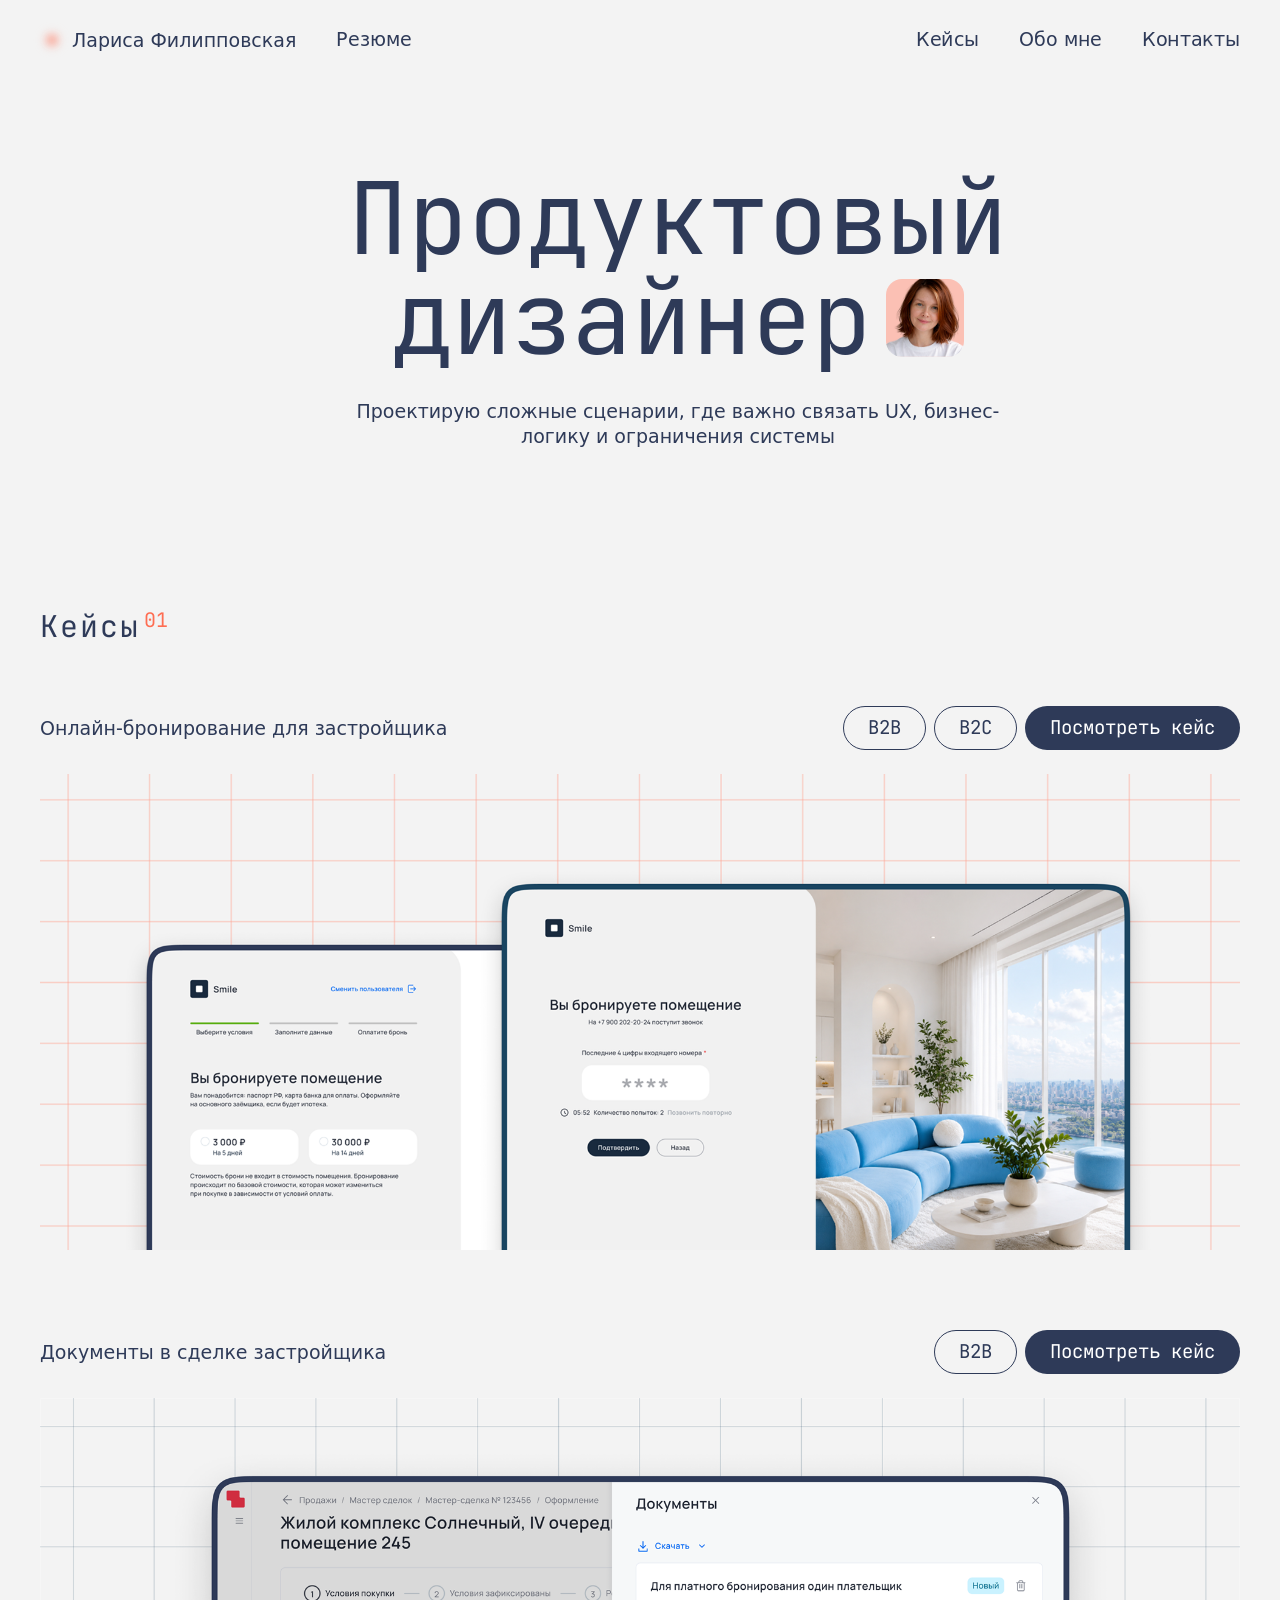
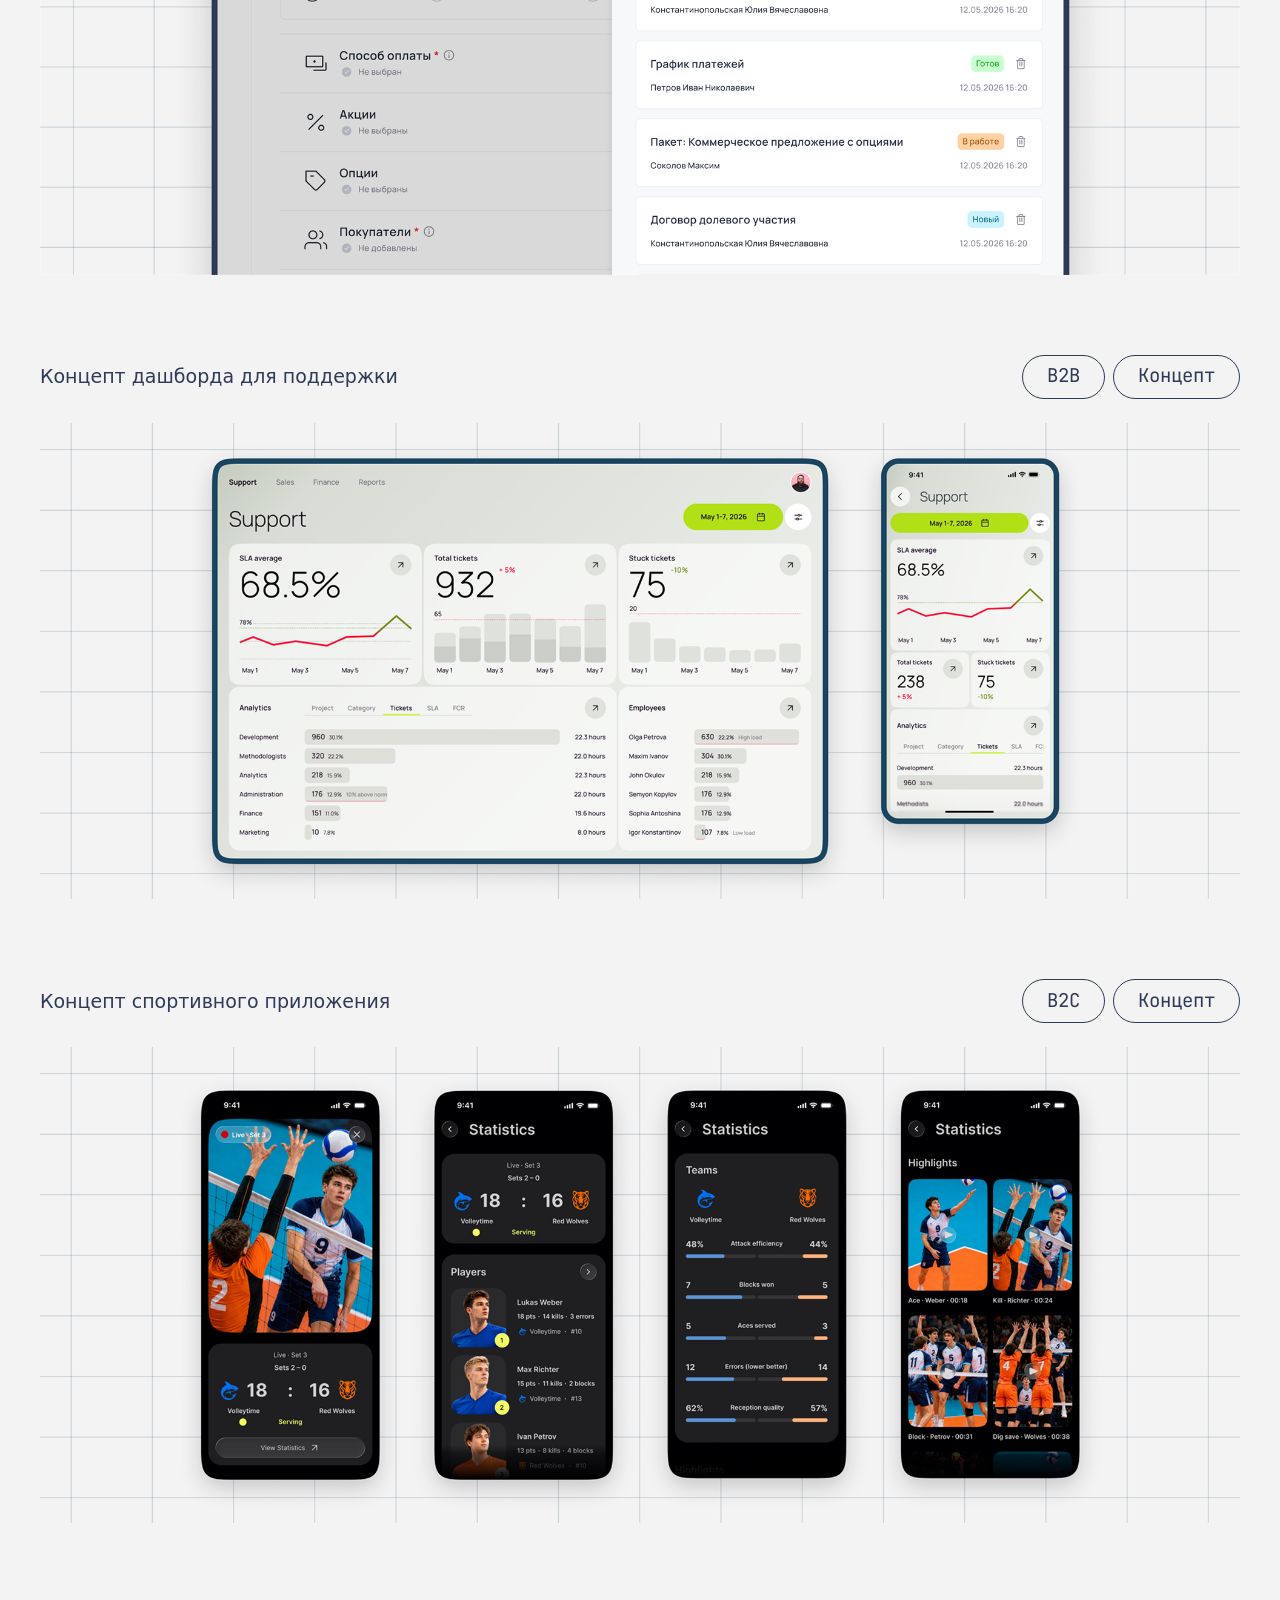
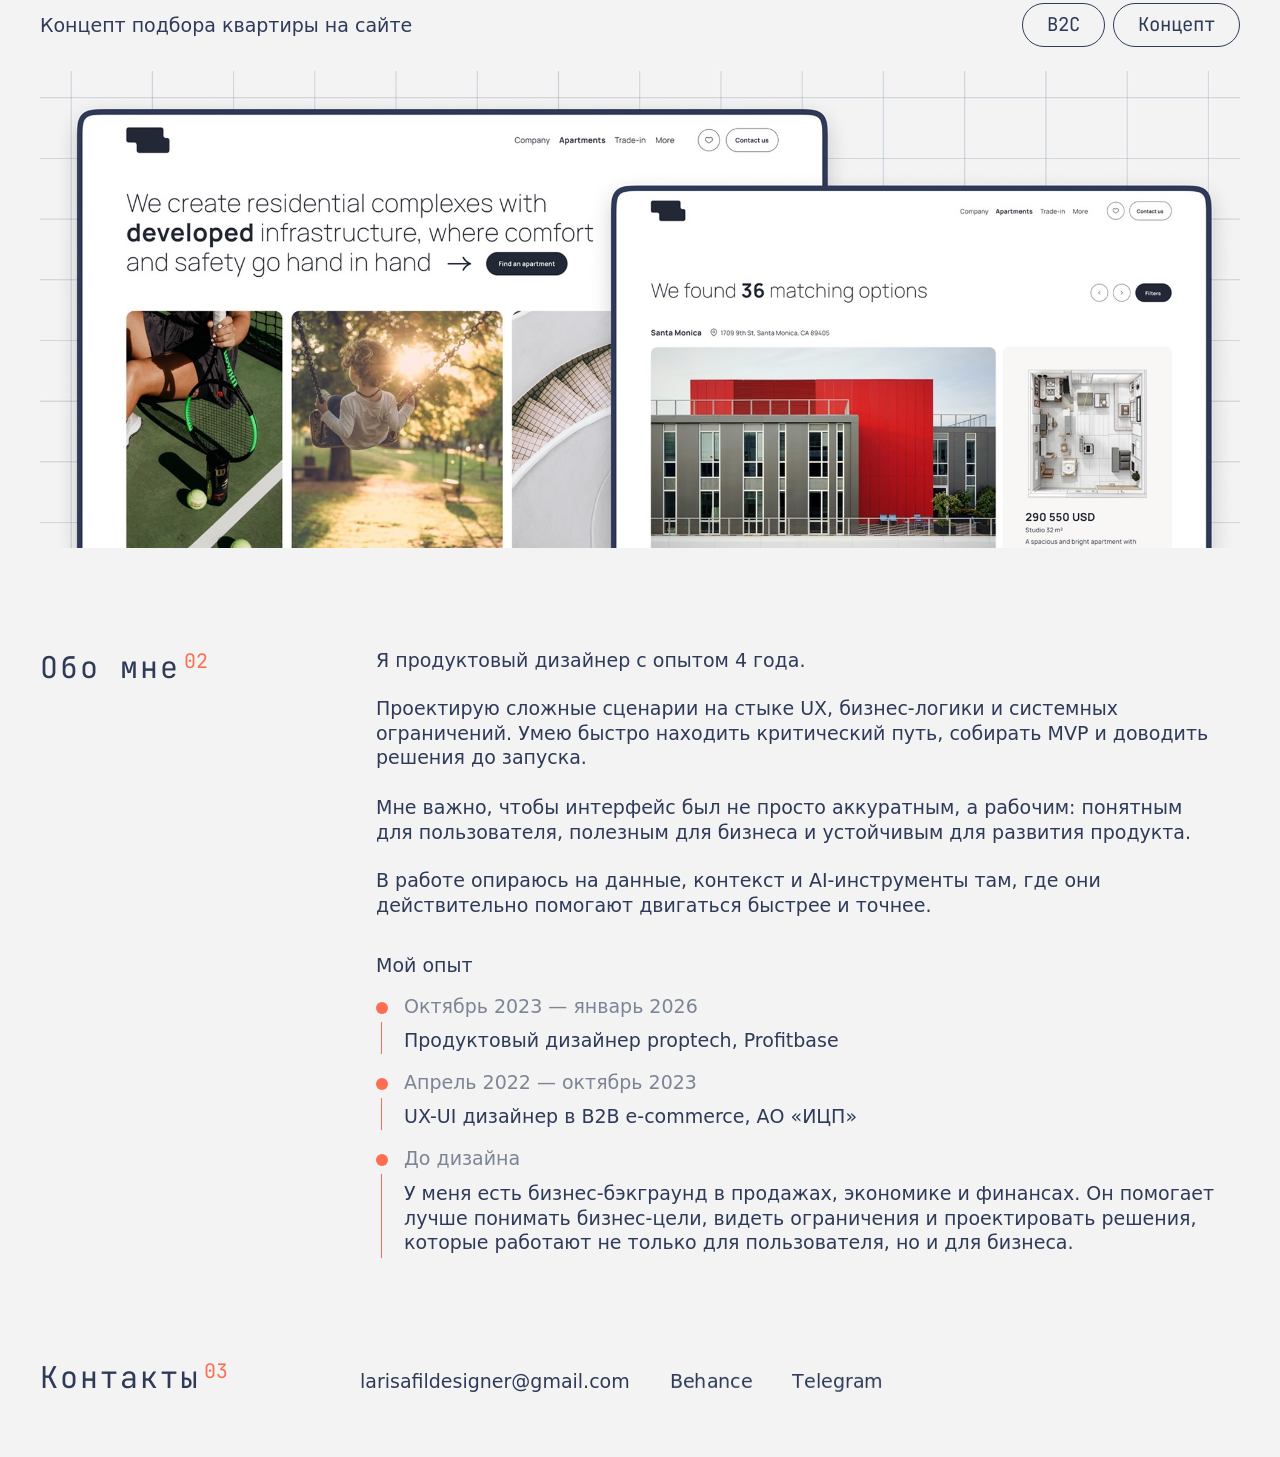
==== index.html @ 6bba4a01 "документы обновлены" ====
<!doctype html>
<html lang="ru">
  <head>
    <meta charset="utf-8">
    <meta name="viewport" content="width=device-width, initial-scale=1">
    <title>Лариса Филипповская — product designer</title>
    <meta name="description" content="Портфолио Ларисы Филипповской: B2B, сложные сервисы, UX-архитектура и&nbsp;продуктовые кейсы с&nbsp;фокусом на&nbsp;ясность сценариев и&nbsp;impact.">
    <meta property="og:title" content="Лариса Филипповская — product designer">
    <meta property="og:description" content="Главная страница портфолио: обо&nbsp;мне, опыт, избранные работы и&nbsp;контакты.">
    <meta property="og:type" content="website">
    <meta property="og:url" content="https://larisafildesigner-ops.github.io/portfolio-larisa/">
    <meta name="theme-color" content="#ffffff">
    <link rel="icon" href="./assets/favicon.svg" type="image/svg+xml">
    <link rel="preconnect" href="https://fonts.googleapis.com">
    <link rel="preconnect" href="https://fonts.gstatic.com" crossorigin>
    <link rel="preload" as="style" href="https://fonts.googleapis.com/css2?family=JetBrains+Mono:wght@400&display=swap" onload="this.onload=null;this.rel='stylesheet'">
    <noscript><link rel="stylesheet" href="https://fonts.googleapis.com/css2?family=JetBrains+Mono:wght@400&display=swap"></noscript>
    <link rel="stylesheet" href="./components/button.css">
    <link rel="stylesheet" href="./styles.css">
    <!-- Yandex.Metrika counter -->
    <script type="text/javascript">
      (function(m,e,t,r,i,k,a){
        m[i]=m[i]||function(){(m[i].a=m[i].a||[]).push(arguments)};
        m[i].l=1*new Date();
        for (var j = 0; j < document.scripts.length; j++) {if (document.scripts[j].src === r) { return; }}
        k=e.createElement(t),a=e.getElementsByTagName(t)[0],k.async=1,k.src=r,a.parentNode.insertBefore(k,a)
      })(window, document,'script','https://mc.yandex.ru/metrika/tag.js?id=108610874', 'ym');

      ym(108610874, 'init', {ssr:true, webvisor:true, clickmap:true, ecommerce:"dataLayer", referrer: document.referrer, url: location.href, accurateTrackBounce:true, trackLinks:true});
    </script>
    <!-- /Yandex.Metrika counter -->
  </head>
  <body class="page--portfolio-home page--portfolio-home-v3">
    <noscript><div><img src="https://mc.yandex.ru/watch/108610874" style="position:absolute; left:-9999px;" alt=""></div></noscript>
    <main class="portfolio-shell-v3">
      <header class="portfolio-header-v3" aria-label="Шапка сайта">
        <div class="portfolio-header-v3__identity">
          <a class="portfolio-header-v3__brand" href="./index.html" aria-label="Лариса Филипповская, главная">
            <span class="portfolio-header-v3__indicator" aria-hidden="true"></span>
            <span data-content="site.ownerName">Лариса Филипповская</span>
          </a>
          <a class="portfolio-header-v3__cv" href="./assets/larisa-filippovskaya-cv.pdf" download aria-label="Скачать резюме Ларисы Филипповской" data-content-href="site.cvHref">
            <span data-content="site.cvLabel">Резюме</span>
          </a>
        </div>
        <nav class="portfolio-header-v3__nav" aria-label="Основная навигация" data-content-nav>
          <a href="#works">Кейсы</a>
          <a href="#about">Обо&nbsp;мне</a>
          <a href="#contact">Контакты</a>
        </nav>
      </header>

      <template id="portfolio-nav-item-template">
        <a href="#"></a>
      </template>

      <template id="portfolio-work-card-template">
        <div class="project-card-v3">
          <div class="project-card-v3__content">
            <div class="project-card-v3__text">
              <a class="project-card-v3__title-link" href="#">
                <h3 class="project-card-v3__title"></h3>
              </a>
            </div>
            <div class="project-card-v3__actions">
              <div class="project-card-v3__chips"></div>
              <a class="portfolio-button portfolio-button--primary project-card-v3__cta" href="#">Посмотреть кейс</a>
            </div>
          </div>
          <a class="project-card-v3__media" href="#">
            <img
              src=""
              alt=""
              width="0"
              height="0"
              loading="lazy"
              decoding="async"
            >
          </a>
        </div>
      </template>

      <template id="portfolio-contact-item-template">
        <a href="#"></a>
      </template>

      <template id="portfolio-experience-item-template">
        <li class="experience-v3__item">
          <div class="experience-v3__marker" aria-hidden="true"></div>
          <div class="experience-v3__entry">
            <p class="experience-v3__period"></p>
            <p class="experience-v3__role"></p>
          </div>
        </li>
      </template>

      <template id="portfolio-about-paragraph-template">
        <p></p>
      </template>

      <section class="portfolio-main-v3" aria-labelledby="hero-title">
        <div class="portfolio-hero-v3">
          <div class="portfolio-hero-v3__canvas">
            <svg
              class="portfolio-hero-v3__grid"
              viewBox="0 0 1240 566"
              aria-hidden="true"
              focusable="false"
            >
              <g class="portfolio-hero-v3__grid-group portfolio-hero-v3__grid-group--top">
                <line x1="60" y1="70" x2="1180" y2="70" pathLength="100"></line>
                <line x1="60" y1="155.2" x2="1180" y2="155.2" pathLength="100"></line>
              </g>
              <g class="portfolio-hero-v3__grid-group portfolio-hero-v3__grid-group--middle">
                <line x1="60" y1="240.4" x2="1180" y2="240.4" pathLength="100"></line>
                <line x1="60" y1="325.6" x2="1180" y2="325.6" pathLength="100"></line>
              </g>
              <g class="portfolio-hero-v3__grid-group portfolio-hero-v3__grid-group--bottom">
                <line x1="60" y1="410.8" x2="1180" y2="410.8" pathLength="100"></line>
                <line x1="60" y1="496" x2="1180" y2="496" pathLength="100"></line>
              </g>
              <g class="portfolio-hero-v3__grid-group portfolio-hero-v3__grid-group--verticals">
                <line x1="60" y1="70" x2="60" y2="496" pathLength="100"></line>
                <line x1="134.67" y1="70" x2="134.67" y2="496" pathLength="100"></line>
                <line x1="209.33" y1="70" x2="209.33" y2="496" pathLength="100"></line>
                <line x1="284" y1="70" x2="284" y2="496" pathLength="100"></line>
                <line x1="358.67" y1="70" x2="358.67" y2="496" pathLength="100"></line>
                <line x1="433.33" y1="70" x2="433.33" y2="496" pathLength="100"></line>
                <line x1="508" y1="70" x2="508" y2="496" pathLength="100"></line>
                <line x1="582.67" y1="70" x2="582.67" y2="496" pathLength="100"></line>
                <line x1="657.33" y1="70" x2="657.33" y2="496" pathLength="100"></line>
                <line x1="732" y1="70" x2="732" y2="496" pathLength="100"></line>
                <line x1="806.67" y1="70" x2="806.67" y2="496" pathLength="100"></line>
                <line x1="881.33" y1="70" x2="881.33" y2="496" pathLength="100"></line>
                <line x1="956" y1="70" x2="956" y2="496" pathLength="100"></line>
                <line x1="1030.67" y1="70" x2="1030.67" y2="496" pathLength="100"></line>
                <line x1="1105.33" y1="70" x2="1105.33" y2="496" pathLength="100"></line>
                <line x1="1180" y1="70" x2="1180" y2="496" pathLength="100"></line>
              </g>
            </svg>
            <div class="portfolio-hero-v3__copy">
              <h1 class="portfolio-h1-v3" id="hero-title">
                <span class="portfolio-h1-v3__line portfolio-h1-v3__line--signature">
                  <span class="portfolio-h1-v3__lead">
                    <span data-content="hero.introStart">Продуктовый</span>
                    <span class="portfolio-h1-v3__lead-tail">
                      <span data-content="hero.introEnd">дизайнер</span>
                      <img
                        class="portfolio-h1-v3__badge"
                        src="./assets/hero-avatar-chip-v3.png"
                        alt="Портрет Ларисы Филипповской"
                        width="190"
                        height="190"
                        data-content-src="hero.badgeSrc"
                        data-content-alt="hero.badgeAlt"
                        data-content-width="hero.badgeWidth"
                        data-content-height="hero.badgeHeight"
                        decoding="async"
                        fetchpriority="high"
                      >
                    </span>
                  </span>
                </span>
              </h1>
              <p class="portfolio-hero-v3__subhead" data-content="hero.subhead">Проектирую сложные сценарии, где&nbsp;важно связать UX, бизнес-логику&nbsp;и&nbsp;ограничения&nbsp;системы</p>
            </div>
          </div>
        </div>
      </section>

      <div class="portfolio-content-v3">
        <section class="portfolio-section-v3 reveal" id="about" aria-labelledby="about-title">
          <div class="portfolio-section-v3__title">
            <h2 class="portfolio-h3-v3" id="about-title"><span data-content="about.title">Обо&nbsp;мне</span> <span class="portfolio-h3-v3__index">02</span></h2>
          </div>
          <div class="portfolio-section-v3__content">
            <div class="portfolio-copy-v3" data-content-about>
              <p>Я&nbsp;продуктовый дизайнер с&nbsp;опытом 4&nbsp;года.</p>
              <p>Проектирую сложные сценарии на&nbsp;стыке UX, бизнес-логики и&nbsp;системных ограничений. Умею быстро находить критический путь, собирать MVP и&nbsp;доводить решения до&nbsp;запуска.</p>
              <p>Мне важно, чтобы интерфейс был не&nbsp;просто аккуратным, а&nbsp;рабочим: понятным для&nbsp;пользователя, полезным для&nbsp;бизнеса и&nbsp;устойчивым для&nbsp;развития продукта.</p>
              <p>В&nbsp;работе опираюсь на&nbsp;данные, контекст и&nbsp;AI-инструменты там, где&nbsp;они действительно помогают двигаться быстрее и&nbsp;точнее.</p>
            </div>

            <section class="experience-v3" aria-labelledby="experience-title">
              <h3 class="experience-v3__title" id="experience-title" data-content="experience.title">Мой опыт</h3>
              <ol class="experience-v3__list" data-content-experience>
                <li class="experience-v3__item">
                  <div class="experience-v3__marker" aria-hidden="true"></div>
                  <div class="experience-v3__entry">
                    <p class="experience-v3__period">октябрь 2023 — январь 2026</p>
                    <p class="experience-v3__role">Продуктовый дизайнер proptech, Profitbase</p>
                  </div>
                </li>
                <li class="experience-v3__item experience-v3__item--short">
                  <div class="experience-v3__marker" aria-hidden="true"></div>
                  <div class="experience-v3__entry">
                    <p class="experience-v3__period">апрель 2022 — октябрь 2023</p>
                    <p class="experience-v3__role">UX-UI дизайнер в&nbsp;B2B e-commerce, АО&nbsp;«ИЦП»</p>
                  </div>
                </li>
                <li class="experience-v3__item experience-v3__item--long">
                  <div class="experience-v3__marker" aria-hidden="true"></div>
                  <div class="experience-v3__entry">
                    <p class="experience-v3__period">опыт до&nbsp;дизайна</p>
                    <p class="experience-v3__role">
                      У&nbsp;меня есть бизнес-бэкграунд в&nbsp;продажах, экономике и&nbsp;финансах. Он&nbsp;помогает мне лучше понимать бизнес-цели, видеть операционные ограничения и&nbsp;проектировать решения, которые работают не&nbsp;только для&nbsp;пользователя, но&nbsp;и&nbsp;для&nbsp;команды и&nbsp;компании.
                    </p>
                  </div>
                </li>
              </ol>
            </section>
          </div>
        </section>

        <section class="works-v3 reveal" id="works" aria-labelledby="works-title">
          <h2 class="portfolio-h3-v3" id="works-title"><span data-content="works.title">Кейсы</span> <span class="portfolio-h3-v3__index">01</span></h2>
          <div class="works-v3__grid" data-content-works>
            <div class="project-card-v3">
              <div class="project-card-v3__content">
                <div class="project-card-v3__text">
                  <a class="project-card-v3__title-link" href="./work/paid-booking/index.html">
                    <h3 class="project-card-v3__title">Онлайн-бронирование для&nbsp;застройщика</h3>
                  </a>
                </div>
                <div class="project-card-v3__actions">
                  <div class="project-card-v3__chips" aria-label="Теги кейса">
                    <span class="project-card-v3__chip">B2B</span>
                    <span class="project-card-v3__chip">B2C</span>
                  </div>
                  <a class="portfolio-button portfolio-button--primary project-card-v3__cta" href="./work/paid-booking/index.html" data-mobile-label="Посмотреть">Посмотреть кейс</a>
                </div>
              </div>
              <a class="project-card-v3__media" href="./work/paid-booking/index.html" aria-label="Открыть кейс Онлайн-бронирование для&nbsp;застройщика">
                <img
                  src="./assets/work-card-booking.png"
                  srcset="./assets/work-card-booking-1980.png 1980w, ./assets/work-card-booking-2640.png 2640w, ./assets/work-card-booking.png 3960w"
                  sizes="(max-width: 719px) calc(100vw - 40px), (max-width: 1023px) calc(100vw - 48px), (max-width: 1439px) calc(100vw - 80px), 1320px"
                  alt="Превью кейса Онлайн-бронирование для&nbsp;застройщика"
                  width="3960"
                  height="1568"
                  loading="lazy"
                  decoding="async"
                >
              </a>
            </div>

            <div class="project-card-v3">
              <div class="project-card-v3__content">
                <div class="project-card-v3__text">
                  <a class="project-card-v3__title-link" href="./work/documents-in-deal/index.html">
                    <h3 class="project-card-v3__title">Документы в&nbsp;сделке застройщика</h3>
                  </a>
                </div>
                <div class="project-card-v3__actions">
                  <div class="project-card-v3__chips" aria-label="Теги кейса">
                    <span class="project-card-v3__chip">B2B</span>
                  </div>
                  <a class="portfolio-button portfolio-button--primary project-card-v3__cta" href="./work/documents-in-deal/index.html" data-mobile-label="Посмотреть">Посмотреть кейс</a>
                </div>
              </div>
              <a class="project-card-v3__media" href="./work/documents-in-deal/index.html" aria-label="Открыть кейс Документы в&nbsp;сделке застройщика">
                <img
                  src="./assets/work-card-documents.png?v=20260529"
                  srcset="./assets/work-card-documents-1980.png?v=20260529 1980w, ./assets/work-card-documents-2640.png?v=20260529 2640w, ./assets/work-card-documents.png?v=20260529 3960w"
                  sizes="(max-width: 719px) calc(100vw - 40px), (max-width: 1023px) calc(100vw - 48px), (max-width: 1439px) calc(100vw - 80px), 1320px"
                  alt="Превью кейса Документы в&nbsp;сделке застройщика"
                  width="3960"
                  height="1572"
                  loading="lazy"
                  decoding="async"
                >
              </a>
            </div>

            <div class="project-card-v3 project-card-v3--static">
              <div class="project-card-v3__content">
                <div class="project-card-v3__text">
                  <h3 class="project-card-v3__title">Концепт дашборда для&nbsp;поддержки</h3>
                </div>
                <div class="project-card-v3__actions">
                  <div class="project-card-v3__chips" aria-label="Теги кейса">
                    <span class="project-card-v3__chip">B2B</span>
                    <span class="project-card-v3__chip project-card-v3__chip--concept">Концепт</span>
                  </div>
                </div>
              </div>
              <div class="project-card-v3__media">
                <img
                  src="./assets/work-card-support.png"
                  srcset="./assets/work-card-support-1980.png 1980w, ./assets/work-card-support-2640.png 2640w, ./assets/work-card-support.png 3960w"
                  sizes="(max-width: 719px) calc(100vw - 40px), (max-width: 1023px) calc(100vw - 48px), (max-width: 1439px) calc(100vw - 80px), 1320px"
                  alt="Превью кейса Концепт дашборда для&nbsp;поддержки"
                  width="3960"
                  height="1572"
                  loading="lazy"
                  decoding="async"
                >
              </div>
            </div>

            <div class="project-card-v3 project-card-v3--static">
              <div class="project-card-v3__content">
                <div class="project-card-v3__text">
                  <h3 class="project-card-v3__title">Концепт спортивного приложения</h3>
                </div>
                <div class="project-card-v3__actions">
                  <div class="project-card-v3__chips" aria-label="Теги кейса">
                    <span class="project-card-v3__chip">B2C</span>
                    <span class="project-card-v3__chip project-card-v3__chip--concept">Концепт</span>
                  </div>
                </div>
              </div>
              <div class="project-card-v3__media">
                <img
                  src="./assets/work-card-sports-concept.png"
                  srcset="./assets/work-card-sports-concept-1980.png 1980w, ./assets/work-card-sports-concept-2640.png 2640w, ./assets/work-card-sports-concept.png 3960w"
                  sizes="(max-width: 719px) calc(100vw - 40px), (max-width: 1023px) calc(100vw - 48px), (max-width: 1439px) calc(100vw - 80px), 1320px"
                  alt="Превью концепта спортивного приложения"
                  width="3960"
                  height="1572"
                  loading="lazy"
                  decoding="async"
                >
              </div>
            </div>

            <div class="project-card-v3 project-card-v3--static">
              <div class="project-card-v3__content">
                <div class="project-card-v3__text">
                  <h3 class="project-card-v3__title">Концепт подбора квартиры на&nbsp;сайте</h3>
                </div>
                <div class="project-card-v3__actions">
                  <div class="project-card-v3__chips" aria-label="Теги кейса">
                    <span class="project-card-v3__chip">B2C</span>
                    <span class="project-card-v3__chip project-card-v3__chip--concept">Концепт</span>
                  </div>
                </div>
              </div>
              <div class="project-card-v3__media">
                <img
                  src="./assets/work-card-apartment-concept.jpg"
                  srcset="./assets/work-card-apartment-concept-1980.jpg 1980w, ./assets/work-card-apartment-concept-2640.jpg 2640w, ./assets/work-card-apartment-concept.jpg 3960w"
                  sizes="(max-width: 719px) calc(100vw - 40px), (max-width: 1023px) calc(100vw - 48px), (max-width: 1439px) calc(100vw - 80px), 1320px"
                  alt="Превью концепта подбора квартиры на&nbsp;сайте"
                  width="3960"
                  height="1572"
                  loading="lazy"
                  decoding="async"
                >
              </div>
            </div>
          </div>
        </section>

        <footer class="contacts-v3 reveal" id="contact">
          <div class="contacts-v3__title">
            <h2 class="portfolio-h3-v3"><span data-content="contacts.title">Контакты</span> <span class="portfolio-h3-v3__index">03</span></h2>
          </div>
          <address class="contacts-v3__links" data-content-contacts>
            <span class="contacts-v3__text">larisafildesigner@gmail.com</span>
            <a href="https://www.behance.net/6451c714" target="_blank" rel="noreferrer">Behance</a>
            <a href="https://t.me/LaChaika" target="_blank" rel="noreferrer">Telegram</a>
          </address>
        </footer>
      </div>
    </main>

    <script src="./content/site-content.js"></script>
    <script src="./script.js"></script>
  </body>
</html>
---- components/button.css ----
﻿.portfolio-button {
  --button-text-primary: var(--portfolio-btn-text-primary, #2e3a58);
  --button-text-inverse: var(--portfolio-btn-text-inverse, #ffffff);
  --button-accent: var(--portfolio-btn-accent, #fe6d52);
  --button-focus: var(--portfolio-btn-focus, #2e3a58);
  --button-press: var(--portfolio-btn-press, #6c6e73);
  --button-padding-x: var(--portfolio-btn-padding-x, 24px);
  --button-padding-y: var(--portfolio-btn-padding-y, 16px);
  --button-radius: var(--portfolio-btn-radius, 8px);
  --button-font-size: var(--portfolio-btn-font-size, 20px);
  --button-line-height: var(--portfolio-btn-line-height, 1.3);

  display: inline-flex;
  align-items: center;
  justify-content: center;
  width: fit-content;
  height: 44px;
  padding: 0 var(--button-padding-x);
  border: 1px solid transparent;
  border-radius: var(--button-radius);
  background: var(--button-text-primary);
  color: var(--button-text-inverse);
  font-family: var(--mono-font);
  font-size: var(--button-font-size);
  font-style: normal;
  font-weight: 400;
  line-height: var(--button-line-height);
  text-decoration: none;
  white-space: nowrap;
  transition: background-color 90ms ease, border-color 90ms ease, color 90ms ease;
}

.page--portfolio-home-v3 .portfolio-button {
  --button-text-primary: var(--v3-btn-text-primary);
  --button-text-inverse: var(--v3-btn-text-inverse);
  --button-accent: var(--v3-btn-accent);
  --button-focus: var(--v3-btn-focus);
  --button-press: var(--v3-btn-press);
  --button-padding-x: var(--v3-btn-padding-x);
  --button-padding-y: var(--v3-btn-padding-y);
  --button-radius: var(--v3-btn-radius);
  --button-font-size: var(--v3-btn-font-size);
  --button-line-height: var(--v3-btn-line-height);
}

.portfolio-button span {
  display: inline-block;
  transform: translateY(0.06em);
}

.portfolio-button .portfolio-header-v3__nav-letter {
  display: inline-block;
  transform: none;
}

.portfolio-button .portfolio-header-v3__nav-letter-track {
  display: grid;
  transform: none;
}

.portfolio-button .portfolio-header-v3__nav-letter-face {
  display: block;
  transform: none;
}

.portfolio-button--primary:hover {
  background: var(--button-accent);
  border-color: var(--button-accent);
  color: var(--button-text-inverse);
}

.portfolio-button--primary:focus-visible {
  background: transparent;
  border-color: var(--button-focus);
  color: var(--button-text-primary);
  outline: 2px solid var(--button-focus);
  outline-offset: 4px;
}

.portfolio-button--primary:active {
  background: transparent;
  border-color: var(--button-press);
  color: var(--button-text-primary);
}
---- styles.css ----
:root {
  color-scheme: light;
  --site-text-primary: #2e3a58;
  --site-text-secondary: rgb(46 58 88 / 0.6);
  --portfolio-btn-text-primary: #2e3a58;
  --portfolio-btn-text-inverse: #ffffff;
  --portfolio-btn-accent: #fe6d52;
  --portfolio-btn-focus: #2e3a58;
  --portfolio-btn-press: #6c6e73;
  --portfolio-btn-padding-x: 24px;
  --portfolio-btn-padding-y: 16px;
  --portfolio-btn-radius: 60px;
  --portfolio-btn-font-size: 20px;
  --portfolio-btn-line-height: 1.3;
  --figjam-cursor: url("data:image/svg+xml,%3Csvg xmlns='http://www.w3.org/2000/svg' width='28' height='28' viewBox='0 0 28 28' fill='none'%3E%3Cpath d='M5.5 3.75c-.56 0-1.02.46-1.02 1.02v16.7c0 .9 1.08 1.35 1.72.72l3.93-3.9 2.9 5.15c.27.48.88.65 1.36.38l1.79-1.01c.48-.27.65-.88.38-1.36l-2.91-5.18h5.57c.92 0 1.35-1.11.69-1.73L6.22 4.03a1.02 1.02 0 0 0-.72-.28Z' fill='white' stroke='%23fe6d52' stroke-width='1' stroke-linejoin='round'/%3E%3C/svg%3E");
  --bg: #f7f6f3;
  --surface: rgba(255, 255, 255, 0.86);
  --surface-strong: #ffffff;
  --surface-muted: #f1eee7;
  --text: #121212;
  --text-soft: #54514a;
  --line: rgba(18, 18, 18, 0.1);
  --accent: #2f6bff;
  --accent-soft: #eaf1ff;
  --accent-warm: #c98b2e;
  --shadow: 0 20px 50px rgba(20, 20, 20, 0.08);
  --radius-md: 24px;
  --radius-lg: 36px;
  --content: min(1180px, calc(100vw - 2rem));
  --display-font: "Iowan Old Style", "Palatino Linotype", "Book Antiqua", Georgia, serif;
  --body-font: Inter, "Segoe UI", system-ui, -apple-system, BlinkMacSystemFont, sans-serif;
  --mono-font: "JetBrains Mono", "IBM Plex Mono", "Roboto Mono", monospace;
}

:root[data-theme="dark"] {
  color-scheme: dark;
  --bg: #0d0f12;
  --surface: rgba(21, 24, 29, 0.9);
  --surface-strong: #15181d;
  --surface-muted: #111419;
  --text: #f3f2ee;
  --text-soft: #a1a8b3;
  --line: rgba(243, 242, 238, 0.12);
  --accent: #6f95ff;
  --accent-soft: rgba(111, 149, 255, 0.14);
  --accent-warm: #e2a84f;
  --shadow: 0 20px 60px rgba(0, 0, 0, 0.35);
}

* { box-sizing: border-box; }
html { scroll-behavior: smooth; }
body {
  margin: 0;
  font-family: var(--body-font);
  background:
    radial-gradient(circle at top left, rgba(47, 107, 255, 0.08), transparent 30%),
    radial-gradient(circle at top right, rgba(201, 139, 46, 0.08), transparent 28%),
    var(--bg);
  color: var(--text);
  min-height: 100vh;
  line-height: 1.55;
}
img { max-width: 100%; display: block; }
a { color: inherit; text-decoration: none; }
button { font: inherit; }

@media (hover: hover) and (pointer: fine) {
  html,
  body,
  a,
  button,
  [role="button"],
  input,
  select,
  textarea,
  summary,
  label {
    cursor: var(--figjam-cursor) 5 4, auto;
  }
}
.site-shell { width: var(--content); margin: 0 auto; }
.site-header {
  position: sticky;
  top: 0;
  z-index: 20;
  backdrop-filter: blur(18px);
  background: color-mix(in srgb, var(--bg) 82%, transparent);
  border-bottom: 1px solid transparent;
  transition: border-color 160ms ease, background 160ms ease;
}
.site-header.is-scrolled { border-color: var(--line); }
.site-header__inner {
  width: var(--content);
  min-height: 72px;
  margin: 0 auto;
  display: flex;
  align-items: center;
  justify-content: space-between;
  gap: 1rem;
}

.brand {
  display: inline-flex;
  align-items: center;
  gap: 0.75rem;
  font-weight: 600;
  letter-spacing: -0.02em;
}
.brand__mark {
  width: 40px;
  height: 40px;
  border-radius: 14px;
  display: grid;
  place-items: center;
  background: linear-gradient(135deg, var(--accent-soft), color-mix(in srgb, var(--surface-strong) 84%, var(--accent)));
  border: 1px solid var(--line);
  font-family: var(--display-font);
  font-size: 1.1rem;
}

.nav { display: flex; align-items: center; gap: 1rem; }
.nav__links { display: none; gap: 1.25rem; color: var(--text-soft); }
.nav__links a:hover,
.nav__links a:focus-visible { color: var(--text); }

.theme-toggle, .button, .chip, .filter-button {
  border-radius: 999px;
  border: 1px solid var(--line);
}

.theme-toggle {
  width: 44px;
  height: 44px;
  display: inline-grid;
  place-items: center;
  background: var(--surface);
  color: var(--text);
  cursor: pointer;
  box-shadow: var(--shadow);
}

.button-row, .tag-row, .filter-row, .sticky-nav, .logo-strip, .card__meta {
  display: flex;
  flex-wrap: wrap;
  gap: 0.75rem;
}

.button {
  display: inline-flex;
  align-items: center;
  justify-content: center;
  gap: 0.5rem;
  min-height: 50px;
  padding: 0 1.1rem;
  background: transparent;
  color: var(--text);
  font-weight: 600;
  transition: transform 160ms ease, border-color 160ms ease, background 160ms ease;
}
.button:hover,
.button:focus-visible,
.card:hover,
.card:focus-within { transform: translateY(-2px); }
.button--primary {
  background: var(--text);
  color: var(--bg);
  border-color: transparent;
}
.button--ghost { background: var(--surface); }

.eyebrow {
  display: inline-flex;
  align-items: center;
  gap: 0.5rem;
  padding: 0.5rem 0.875rem;
  border-radius: 999px;
  background: var(--surface);
  border: 1px solid var(--line);
  color: var(--text-soft);
  font-size: 0.92rem;
}

.section { padding: 5rem 0; }
.section--tight { padding: 3rem 0; }
.section__head { display: grid; gap: 0.9rem; margin-bottom: 2rem; }
.section__label {
  color: var(--text-soft);
  text-transform: uppercase;
  letter-spacing: 0.14em;
  font-size: 0.8rem;
}
.section__title, .hero__title, .case-hero__title, .display-title {
  margin: 0;
  font-family: var(--display-font);
  font-weight: 600;
  letter-spacing: -0.03em;
  line-height: 0.95;
}

.hero { padding: 4.5rem 0 3rem; }
.hero__grid, .about-grid, .contact-grid, .hero-card__stats, .metrics-grid, .experience-grid, .work-grid, .footer__grid, .case-hero__layout, .result-grid, .case-layout {
  display: grid;
  gap: 1rem;
}
.hero__content { display: grid; gap: 1.2rem; }
.hero__title { font-size: clamp(3rem, 8vw, 6rem); max-width: 10ch; }
.hero__lead, .section p, .case-richtext p, .note {
  margin: 0;
  color: var(--text-soft);
}
.hero__lead { max-width: 62ch; font-size: clamp(1.05rem, 2vw, 1.25rem); }

.hero-card, .panel, .card, .metric-card, .timeline-item, .footer-card, .experience-card, .case-section, .sticky-nav {
  background: var(--surface);
  border: 1px solid var(--line);
  box-shadow: var(--shadow);
}
.hero-card, .panel, .card, .case-section { border-radius: var(--radius-lg); }
.metric-card, .footer-card, .experience-card, .timeline-item, .sticky-nav { border-radius: var(--radius-md); }
.hero-card, .panel, .card, .case-section, .metric-card, .footer-card, .experience-card, .timeline-item { padding: 1.25rem; }

.portrait {
  aspect-ratio: 0.9;
  border-radius: 26px;
  background:
    linear-gradient(155deg, rgba(255, 255, 255, 0.35), transparent 50%),
    radial-gradient(circle at 30% 20%, rgba(47, 107, 255, 0.22), transparent 30%),
    radial-gradient(circle at 75% 18%, rgba(201, 139, 46, 0.18), transparent 28%),
    linear-gradient(180deg, #e4e0d8, #c8c2b8 55%, #a39889);
  overflow: hidden;
  position: relative;
}
.portrait::after {
  content: "LF";
  position: absolute;
  inset: auto 1rem 1rem auto;
  width: 54px;
  height: 54px;
  display: grid;
  place-items: center;
  border-radius: 16px;
  background: rgba(255, 255, 255, 0.55);
  backdrop-filter: blur(10px);
  font-family: var(--display-font);
  font-size: 1.4rem;
  color: #111;
}

.metric-card strong {
  display: block;
  font-size: 1.6rem;
  line-height: 1.1;
  letter-spacing: -0.03em;
}
.metric-card span, .timeline-item span, .experience-card span, .footer__meta, .card__copy { color: var(--text-soft); }
.logo-pill, .chip {
  display: inline-flex;
  align-items: center;
  min-height: 38px;
  padding: 0 0.875rem;
  background: var(--surface);
  color: var(--text-soft);
}

.list-clean {
  list-style: none;
  padding: 0;
  margin: 0;
  display: grid;
  gap: 0.75rem;
}
.timeline-item small, .experience-card small, .footer-card small {
  display: block;
  color: var(--text-soft);
  margin-bottom: 0.5rem;
}
.timeline-item strong, .experience-card strong, .footer-card strong {
  display: block;
  font-size: 1.05rem;
  margin-bottom: 0.4rem;
}

.card { gap: 1rem; transition: transform 160ms ease, border-color 160ms ease; }
.card__cover {
  aspect-ratio: 4 / 3;
  border-radius: 26px;
  background:
    linear-gradient(145deg, rgba(255, 255, 255, 0.35), transparent),
    radial-gradient(circle at 10% 20%, rgba(47, 107, 255, 0.24), transparent 26%),
    linear-gradient(180deg, color-mix(in srgb, var(--accent) 12%, var(--surface-strong)), color-mix(in srgb, var(--accent-warm) 10%, var(--surface-muted)));
  border: 1px solid var(--line);
}
.card__cover--documents {
  background:
    linear-gradient(145deg, rgba(255, 255, 255, 0.22), transparent),
    radial-gradient(circle at 75% 20%, rgba(201, 139, 46, 0.22), transparent 26%),
    linear-gradient(180deg, color-mix(in srgb, var(--accent-warm) 8%, var(--surface-strong)), color-mix(in srgb, var(--accent) 10%, var(--surface-muted)));
}
.card__title, .case-section h2 { margin: 0; font-size: clamp(1.35rem, 2vw, 2rem); letter-spacing: -0.03em; }
.card__footer {
  display: flex;
  justify-content: space-between;
  align-items: center;
  gap: 1rem;
}
.arrow-link { font-weight: 600; color: var(--accent); }

.footer { padding: 2rem 0 3rem; }
.page-intro { padding: 4rem 0 1rem; display: grid; gap: 1rem; }
.page-intro h1 { font-size: clamp(2.8rem, 8vw, 5rem); }

.filter-button {
  min-height: 42px;
  padding: 0 0.95rem;
  background: var(--surface);
  color: var(--text-soft);
  cursor: pointer;
}
.filter-button.is-active {
  background: var(--text);
  color: var(--bg);
  border-color: transparent;
}

.case-hero { padding: 4rem 0 2rem; }
.case-visual {
  min-height: 320px;
  border-radius: var(--radius-lg);
  background:
    linear-gradient(180deg, rgba(255, 255, 255, 0.2), transparent),
    radial-gradient(circle at 18% 20%, rgba(47, 107, 255, 0.24), transparent 25%),
    radial-gradient(circle at 82% 16%, rgba(201, 139, 46, 0.2), transparent 22%),
    linear-gradient(180deg, color-mix(in srgb, var(--surface-strong) 95%, var(--accent)), color-mix(in srgb, var(--surface-muted) 90%, var(--accent-warm)));
  border: 1px solid var(--line);
  box-shadow: var(--shadow);
  padding: 1.2rem;
  display: grid;
  align-content: end;
}
.case-visual__card {
  max-width: 18rem;
  padding: 1rem;
  border-radius: 22px;
  background: rgba(255, 255, 255, 0.78);
  color: #111;
  box-shadow: 0 14px 40px rgba(17, 17, 17, 0.12);
}

.case-richtext { display: grid; gap: 1rem; }
.case-layout aside { display: grid; gap: 1rem; align-content: start; }
.sticky-nav { position: sticky; top: 88px; padding: 0.9rem; }
.sticky-nav a {
  min-height: 38px;
  padding: 0 0.8rem;
  display: inline-flex;
  align-items: center;
  border-radius: 999px;
  color: var(--text-soft);
}
.sticky-nav a:hover,
.sticky-nav a:focus-visible { background: var(--accent-soft); color: var(--text); }
.case-list { display: grid; gap: 0.85rem; padding-left: 1.1rem; color: var(--text-soft); }

.reveal {
  opacity: 0;
  transform: translateY(20px);
  transition: opacity 420ms ease, transform 420ms ease;
}
.reveal.is-visible { opacity: 1; transform: translateY(0); }

@media (min-width: 720px) {
  .nav__links { display: flex; }
  .hero-card__stats, .metrics-grid, .experience-grid, .work-grid, .footer__grid, .case-hero__layout, .result-grid {
    grid-template-columns: repeat(2, minmax(0, 1fr));
  }
}

@media (min-width: 960px) {
  .hero { padding-top: 6rem; padding-bottom: 4rem; }
  .hero__grid { grid-template-columns: minmax(0, 1.15fr) minmax(360px, 0.85fr); align-items: center; }
  .about-grid, .contact-grid { grid-template-columns: minmax(0, 1.15fr) minmax(340px, 0.85fr); }
  .work-grid { grid-template-columns: repeat(2, minmax(0, 1fr)); }
  .experience-grid, .footer__grid, .metrics-grid { grid-template-columns: repeat(3, minmax(0, 1fr)); }
  .case-hero__layout { grid-template-columns: minmax(0, 1fr) minmax(420px, 0.9fr); align-items: end; }
  .case-layout { grid-template-columns: minmax(0, 1fr) 280px; align-items: start; }
}

@media (max-width: 719px) {
  .site-header__inner { min-height: 64px; }
  .site-header .button--ghost { display: none; }
}

html[data-capture="true"] .reveal {
  opacity: 1;
  transform: none;
}

body.page--portfolio-home {
  --color-page-bg: #ffffff;
  --color-text-primary: var(--site-text-primary);
  --color-text-secondary: var(--site-text-secondary);
  --btn-link-default: #0732de;
  --btn-link-hover: #051969;
  --btn-link-press: #030d32;
  --btn-link-disable: #6c6e73;
  --space-16: 16px;
  --space-120: 120px;
  --page-padding-inline: 100px;
  --page-padding-top: 80px;
  --page-max-width: 1240px;
  background: var(--color-page-bg);
  color: var(--color-text-primary);
}

.page--portfolio-home .portfolio-container {
  width: min(var(--page-max-width), calc(100vw - (var(--page-padding-inline) * 2)));
  margin: 0 auto;
}

.page--portfolio-home .portfolio-main {
  display: grid;
  gap: var(--space-120);
  padding-top: var(--page-padding-top);
  min-height: 100vh;
}

.page--portfolio-home .portfolio-header {
  padding-top: 32px;
}

.page--portfolio-home .portfolio-header__inner {
  display: flex;
  align-items: center;
  justify-content: space-between;
  gap: 32px;
}

.page--portfolio-home .portfolio-header__brand,
.page--portfolio-home .portfolio-header__nav a,
.page--portfolio-home .portfolio-links a,
.page--portfolio-home .contacts-footer__links a {
  font-family: Inter, "Segoe UI", system-ui, -apple-system, BlinkMacSystemFont, sans-serif;
  font-size: 20px;
  font-style: normal;
  font-weight: 400;
  line-height: 1.3;
}

.page--portfolio-home .portfolio-header__brand {
  color: var(--color-text-primary);
}

.page--portfolio-home .portfolio-header__nav {
  display: flex;
  flex-wrap: wrap;
  align-items: center;
  gap: 40px;
}

.page--portfolio-home .portfolio-header__nav a,
.page--portfolio-home .portfolio-links a,
.page--portfolio-home .contacts-footer__links a {
  color: var(--btn-link-default);
  text-decoration: none;
  text-underline-offset: 0.2em;
  transition: color 160ms ease, outline-color 160ms ease;
}

.page--portfolio-home .portfolio-header__nav a:hover,
.page--portfolio-home .portfolio-links a:hover,
.page--portfolio-home .contacts-footer__links a:hover {
  color: var(--btn-link-hover);
}

.page--portfolio-home .portfolio-header__nav a:active,
.page--portfolio-home .portfolio-links a:active,
.page--portfolio-home .contacts-footer__links a:active {
  color: var(--btn-link-press);
}

.page--portfolio-home .portfolio-header__nav a[aria-disabled="true"],
.page--portfolio-home .portfolio-links a[aria-disabled="true"],
.page--portfolio-home .contacts-footer__links a[aria-disabled="true"] {
  color: var(--btn-link-disable);
  pointer-events: none;
}

.page--portfolio-home .portfolio-header__nav a:focus-visible,
.page--portfolio-home .portfolio-links a:focus-visible,
.page--portfolio-home .contacts-footer__links a:focus-visible,
.page--portfolio-home .project-card:focus-visible {
  outline: 2px solid var(--btn-link-default);
  outline-offset: 6px;
  border-radius: 8px;
}

.page--portfolio-home .portfolio-h1,
.page--portfolio-home .portfolio-h2,
.page--portfolio-home .experience-timeline__title,
.page--portfolio-home .project-card__title,
.page--portfolio-home .project-card__description,
.page--portfolio-home .experience-timeline__period,
.page--portfolio-home .experience-timeline__role,
.page--portfolio-home .portfolio-copy p {
  margin: 0;
  font-family: Inter, "Segoe UI", system-ui, -apple-system, BlinkMacSystemFont, sans-serif;
  font-style: normal;
  font-weight: 400;
}

.page--portfolio-home .portfolio-h1 {
  display: grid;
  gap: 0;
  font-size: 60px;
  line-height: 1.2;
  color: var(--color-text-primary);
}

.page--portfolio-home .portfolio-h2 {
  font-size: 52px;
  line-height: 1.3;
  letter-spacing: 0.04em;
  color: var(--color-text-primary);
}

.page--portfolio-home .portfolio-hero {
  display: grid;
  grid-template-columns: 403px minmax(0, 1fr);
  gap: var(--space-16);
  align-items: start;
  min-height: calc(100vh - var(--page-padding-top) - 72px);
}

.page--portfolio-home .portfolio-hero__media {
  width: 403px;
  height: 401.56px;
  overflow: hidden;
  background: #d9d3cd;
}

.page--portfolio-home .portfolio-hero__media img {
  width: 100%;
  height: 100%;
  object-fit: cover;
}

.page--portfolio-home .portfolio-hero__content {
  min-height: 401.56px;
  display: flex;
  flex-direction: column;
  justify-content: center;
  gap: 32px;
  padding-top: 8px;
}

.page--portfolio-home .contacts-footer__links {
  display: flex;
  align-items: flex-start;
  justify-content: space-between;
  gap: 24px;
}

.page--portfolio-home .portfolio-section,
.page--portfolio-home .contacts-footer {
  display: grid;
  grid-template-columns: 403px minmax(0, 1fr);
  gap: var(--space-16);
  align-items: start;
}

.page--portfolio-home .portfolio-section__content {
  display: grid;
  gap: 60px;
}

.page--portfolio-home .portfolio-copy {
  display: grid;
  gap: 4px;
}

.page--portfolio-home .portfolio-copy p,
.page--portfolio-home .experience-timeline__title,
.page--portfolio-home .experience-timeline__period,
.page--portfolio-home .experience-timeline__role,
.page--portfolio-home .project-card__title,
.page--portfolio-home .project-card__description {
  font-size: 20px;
  line-height: 1.3;
}

.page--portfolio-home .works-layout {
  display: grid;
  gap: 60px;
}

.page--portfolio-home .portfolio-copy p,
.page--portfolio-home .experience-timeline__title,
.page--portfolio-home .experience-timeline__role,
.page--portfolio-home .project-card__title {
  color: var(--color-text-primary);
}

.page--portfolio-home .experience-timeline {
  display: grid;
  gap: var(--space-16);
}

.page--portfolio-home .experience-timeline__list {
  list-style: none;
  margin: 0;
  padding: 0;
  position: relative;
  display: grid;
  gap: 12px;
}

.page--portfolio-home .experience-timeline__list::before {
  content: "";
  position: absolute;
  left: 13px;
  top: 13px;
  bottom: 13px;
  width: 1px;
  background: rgba(108, 110, 115, 0.55);
}

.page--portfolio-home .experience-timeline__item {
  display: grid;
  grid-template-columns: 26px minmax(0, 1fr);
  gap: var(--space-16);
  align-items: start;
}

.page--portfolio-home .experience-timeline__marker {
  position: relative;
  width: 26px;
  height: 60px;
}

.page--portfolio-home .experience-timeline__marker::before {
  content: "";
  position: absolute;
  left: 0;
  top: 0;
  width: 26px;
  height: 26px;
  border-radius: 50%;
  background: #6c6e73;
}

.page--portfolio-home .experience-timeline__entry {
  display: grid;
  gap: 8px;
}

.page--portfolio-home .experience-timeline__period,
.page--portfolio-home .project-card__description {
  color: var(--color-text-secondary);
}

.page--portfolio-home .works-layout__grid {
  display: grid;
  grid-template-columns: repeat(12, minmax(0, 1fr));
  gap: var(--space-16);
  align-items: start;
}

.page--portfolio-home .project-card {
  display: grid;
  gap: var(--space-16);
  color: inherit;
  text-decoration: none;
  transition: transform 180ms ease, opacity 180ms ease;
}

.page--portfolio-home .project-card:hover {
  transform: translateY(-3px);
}

.page--portfolio-home .project-card__media {
  position: relative;
  overflow: hidden;
  background: #e6e9eb;
}

.page--portfolio-home .project-card__media img {
  width: 100%;
  height: 100%;
  object-fit: cover;
  display: block;
}

.page--portfolio-home .project-card--compact {
  grid-column: span 4;
  max-width: none;
}

.page--portfolio-home .project-card--compact .project-card__media {
  height: 269.32px;
}

.page--portfolio-home .project-card__media-oval {
  position: absolute;
  left: 11.79px;
  top: -105.17px;
  width: 460.99px;
  height: 507.48px;
  border-radius: 50%;
  background: linear-gradient(180deg, rgba(255, 255, 255, 0.98), rgba(255, 255, 255, 0.94));
}

.page--portfolio-home .project-card--compact .project-card__media img {
  position: absolute;
  top: 59px;
  left: 73px;
  width: 275.5px;
  height: 226px;
  object-fit: cover;
  box-shadow: -1.087px 0 5.435px rgba(38, 48, 68, 0.02);
}

.page--portfolio-home .project-card--featured .project-card__media {
  height: 538px;
}

.page--portfolio-home .project-card--featured {
  grid-column: span 8;
}

.page--portfolio-home .project-card--featured .project-card__media img {
  object-position: center top;
}

.page--portfolio-home .project-card__content {
  display: grid;
  gap: 8px;
}

.page--portfolio-home .contacts-footer {
  grid-template-columns: minmax(0, 1fr) minmax(0, 1fr);
  padding-top: var(--space-120);
  padding-bottom: 48px;
  align-items: baseline;
}

.page--portfolio-home .contacts-footer__links {
  width: 100%;
  margin: 0;
  font-style: normal;
  align-items: baseline;
  justify-content: space-between;
  white-space: nowrap;
}

.page--portfolio-home .contacts-footer__title {
  min-width: 0;
}

@media (max-width: 1279px) {
  body.page--portfolio-home {
    --page-padding-inline: 56px;
  }
}

@media (max-width: 1023px) {
  body.page--portfolio-home {
    --page-padding-inline: 32px;
    --page-padding-top: 56px;
    --space-120: 88px;
  }

  .page--portfolio-home .portfolio-header {
    padding-top: 24px;
  }

  .page--portfolio-home .portfolio-h1 {
    font-size: 48px;
  }

  .page--portfolio-home .portfolio-h2 {
    font-size: 42px;
  }

  .page--portfolio-home .portfolio-hero,
  .page--portfolio-home .portfolio-section,
  .page--portfolio-home .contacts-footer,
  .page--portfolio-home .works-layout__grid {
    grid-template-columns: minmax(0, 1fr);
  }

  .page--portfolio-home .portfolio-hero__media,
  .page--portfolio-home .project-card--compact,
  .page--portfolio-home .portfolio-section__title-column {
    width: 100%;
    max-width: none;
  }

  .page--portfolio-home .contacts-footer__links {
    flex-wrap: wrap;
    justify-content: flex-start;
    white-space: normal;
  }
}

@media (max-width: 719px) {
  body.page--portfolio-home {
    --page-padding-inline: 20px;
    --space-16: 12px;
    --space-120: 72px;
  }

  .page--portfolio-home .portfolio-header__inner,
  .page--portfolio-home .portfolio-header__nav {
    align-items: flex-start;
    flex-direction: column;
    gap: 16px;
  }

  .page--portfolio-home .portfolio-header__brand,
  .page--portfolio-home .portfolio-header__nav a,
  .page--portfolio-home .contacts-footer__links a,
  .page--portfolio-home .portfolio-copy p,
  .page--portfolio-home .experience-timeline__title,
  .page--portfolio-home .experience-timeline__period,
  .page--portfolio-home .experience-timeline__role,
  .page--portfolio-home .project-card__title,
  .page--portfolio-home .project-card__description {
    font-size: 18px;
  }

  .page--portfolio-home .portfolio-h1 {
    font-size: 36px;
  }

  .page--portfolio-home .portfolio-h2 {
    font-size: 32px;
    letter-spacing: 0.02em;
  }

  .page--portfolio-home .portfolio-hero__content {
    min-height: auto;
  }

  .page--portfolio-home .portfolio-hero__media {
    height: 401.56px;
    aspect-ratio: auto;
  }

  .page--portfolio-home .project-card--compact .project-card__media,
  .page--portfolio-home .project-card--featured .project-card__media {
    height: auto;
    aspect-ratio: 16 / 10;
  }

  .page--portfolio-home .project-card--compact,
  .page--portfolio-home .project-card--featured {
    grid-column: auto;
  }

  .page--portfolio-home .project-card--compact .project-card__media img {
    position: absolute;
    inset: 14% 12%;
    width: auto;
    height: 72%;
    max-width: 68%;
  }

  .page--portfolio-home .project-card__media-oval {
    left: 6%;
    top: -38%;
    width: 114%;
    height: 188%;
  }
}

.page--portfolio-home .portfolio-h1 span,
.page--portfolio-home .portfolio-header__brand,
.page--portfolio-home .portfolio-header__nav a,
.page--portfolio-home .portfolio-copy p,
.page--portfolio-home .experience-timeline__item,
.page--portfolio-home .project-card,
.page--portfolio-home .contacts-footer__title,
.page--portfolio-home .contacts-footer__links a {
  opacity: 0;
  transform: translateY(22px) scale(0.985);
}

.page--portfolio-home.is-ready .portfolio-header__brand,
.page--portfolio-home.is-ready .portfolio-header__nav a,
.page--portfolio-home.is-ready .portfolio-h1 span,
.page--portfolio-home.is-ready .portfolio-copy p,
.page--portfolio-home.is-ready .experience-timeline__item,
.page--portfolio-home.is-ready .project-card,
.page--portfolio-home.is-ready .contacts-footer__title,
.page--portfolio-home.is-ready .contacts-footer__links a {
  animation: portfolioTextBounce 780ms cubic-bezier(0.2, 0.9, 0.2, 1.15) both;
}

.page--portfolio-home.is-ready .portfolio-header__brand { animation-delay: 40ms; }
.page--portfolio-home.is-ready .portfolio-header__nav a:nth-child(1) { animation-delay: 90ms; }
.page--portfolio-home.is-ready .portfolio-header__nav a:nth-child(2) { animation-delay: 140ms; }
.page--portfolio-home.is-ready .portfolio-header__nav a:nth-child(3) { animation-delay: 190ms; }
.page--portfolio-home.is-ready .portfolio-h1 span:nth-child(1) { animation-delay: 220ms; }
.page--portfolio-home.is-ready .portfolio-h1 span:nth-child(2) { animation-delay: 310ms; }
.page--portfolio-home.is-ready .portfolio-h1 span:nth-child(3) { animation-delay: 400ms; }
.page--portfolio-home.is-ready .portfolio-copy p:nth-child(1) { animation-delay: 180ms; }
.page--portfolio-home.is-ready .portfolio-copy p:nth-child(2) { animation-delay: 230ms; }
.page--portfolio-home.is-ready .portfolio-copy p:nth-child(3) { animation-delay: 280ms; }
.page--portfolio-home.is-ready .portfolio-copy p:nth-child(4) { animation-delay: 330ms; }
.page--portfolio-home.is-ready .portfolio-copy p:nth-child(5) { animation-delay: 380ms; }
.page--portfolio-home.is-ready .portfolio-copy p:nth-child(6) { animation-delay: 430ms; }
.page--portfolio-home.is-ready .experience-timeline__item:nth-child(1) { animation-delay: 220ms; }
.page--portfolio-home.is-ready .experience-timeline__item:nth-child(2) { animation-delay: 300ms; }
.page--portfolio-home.is-ready .experience-timeline__item:nth-child(3) { animation-delay: 380ms; }
.page--portfolio-home.is-ready .project-card--compact { animation-delay: 180ms; }
.page--portfolio-home.is-ready .project-card--featured { animation-delay: 270ms; }
.page--portfolio-home.is-ready .contacts-footer__title { animation-delay: 140ms; }
.page--portfolio-home.is-ready .contacts-footer__links a:nth-child(1) { animation-delay: 220ms; }
.page--portfolio-home.is-ready .contacts-footer__links a:nth-child(2) { animation-delay: 290ms; }
.page--portfolio-home.is-ready .contacts-footer__links a:nth-child(3) { animation-delay: 360ms; }

@keyframes portfolioTextBounce {
  0% {
    opacity: 0;
    transform: translateY(22px) scale(0.985);
  }
  60% {
    opacity: 1;
    transform: translateY(-6px) scale(1.01);
  }
  100% {
    opacity: 1;
    transform: translateY(0) scale(1);
  }
}

@media (prefers-reduced-motion: reduce) {
  .page--portfolio-home .portfolio-h1 span,
  .page--portfolio-home .portfolio-header__brand,
  .page--portfolio-home .portfolio-header__nav a,
  .page--portfolio-home .portfolio-copy p,
  .page--portfolio-home .experience-timeline__item,
  .page--portfolio-home .project-card,
  .page--portfolio-home .contacts-footer__title,
  .page--portfolio-home .contacts-footer__links a {
    opacity: 1;
    transform: none;
    animation: none !important;
  }
}

body.page--portfolio-home {
  --color-page-bg: #ffffff;
  --color-text-primary: var(--site-text-primary);
  --color-text-secondary: var(--site-text-secondary);
  --color-accent: #fe6d52;
  --btn-link-default: #0732de;
  --btn-link-hover: #051969;
  --btn-link-press: #030d32;
  --btn-link-disable: #6c6e73;
  --space-16: 16px;
  --space-60: 60px;
  --space-120: 120px;
  --page-padding-inline: 100px;
  --page-padding-top: 80px;
  --page-max-width: 1240px;
  background: var(--color-page-bg);
  color: var(--color-text-primary);
}

.page--portfolio-home .portfolio-container {
  width: min(var(--page-max-width), calc(100vw - (var(--page-padding-inline) * 2)));
  margin: 0 auto;
}

.page--portfolio-home .portfolio-header {
  padding-top: var(--page-padding-top);
}

.page--portfolio-home .portfolio-header__inner {
  display: flex;
  align-items: center;
  justify-content: space-between;
  gap: 24px;
}

.page--portfolio-home .portfolio-main {
  display: grid;
  gap: var(--space-120);
  padding-top: var(--space-60);
}

.page--portfolio-home .portfolio-header__brand,
.page--portfolio-home .portfolio-header__nav a,
.page--portfolio-home .contacts-footer__links a,
.page--portfolio-home .portfolio-copy p,
.page--portfolio-home .experience-timeline__title,
.page--portfolio-home .experience-timeline__period,
.page--portfolio-home .experience-timeline__role,
.page--portfolio-home .project-card__title,
.page--portfolio-home .project-card__description {
  font-family: Inter, "Segoe UI", system-ui, -apple-system, BlinkMacSystemFont, sans-serif;
  font-style: normal;
  font-weight: 400;
}

.page--portfolio-home .portfolio-header__brand,
.page--portfolio-home .portfolio-header__nav a,
.page--portfolio-home .contacts-footer__links a {
  font-size: 20px;
  line-height: 1.3;
}

.page--portfolio-home .portfolio-header__brand {
  color: var(--color-text-primary);
}

.page--portfolio-home .portfolio-header__nav {
  display: flex;
  align-items: center;
  gap: 40px;
}

.page--portfolio-home .portfolio-header__nav a,
.page--portfolio-home .contacts-footer__links a {
  color: var(--btn-link-default);
  text-decoration: none;
  transition: color 160ms ease, outline-color 160ms ease;
}

.page--portfolio-home .portfolio-header__nav a:hover,
.page--portfolio-home .contacts-footer__links a:hover {
  color: var(--btn-link-hover);
}

.page--portfolio-home .portfolio-header__nav a:active,
.page--portfolio-home .contacts-footer__links a:active {
  color: var(--btn-link-press);
}

.page--portfolio-home .portfolio-header__nav a:focus-visible,
.page--portfolio-home .contacts-footer__links a:focus-visible,
.page--portfolio-home .project-card:focus-visible {
  outline: 2px solid var(--btn-link-default);
  outline-offset: 6px;
  border-radius: 8px;
}

.page--portfolio-home .portfolio-h1,
.page--portfolio-home .portfolio-h2 {
  margin: 0;
  font-family: Inter, "Segoe UI", system-ui, -apple-system, BlinkMacSystemFont, sans-serif;
  font-style: normal;
  font-weight: 400;
}

.page--portfolio-home .portfolio-h1 {
  font-size: 60px;
  line-height: 1.2;
  color: var(--color-text-primary);
}

.page--portfolio-home .portfolio-h1__lead {
  display: inline-flex;
  align-items: flex-start;
  gap: 16px;
}

.page--portfolio-home .portfolio-h1 em {
  color: var(--color-accent);
  font-style: normal;
}

.page--portfolio-home .portfolio-h2 {
  font-size: 52px;
  line-height: 1.3;
  letter-spacing: 2px;
  color: var(--color-text-primary);
}

.page--portfolio-home .portfolio-hero-block {
  display: grid;
}

.page--portfolio-home .portfolio-hero-surface {
  position: relative;
  min-height: 566px;
  overflow: hidden;
  background: #f4f4f3;
}

.page--portfolio-home .portfolio-hero-surface__background {
  position: absolute;
  inset: 0;
  width: 100%;
  height: 100%;
  object-fit: cover;
}

.page--portfolio-home .portfolio-hero-surface__content {
  position: absolute;
  top: 150px;
  left: 100px;
  width: 712px;
  min-height: 216px;
}

.page--portfolio-home .portfolio-hero-surface__badge {
  flex: none;
  width: 64px;
  height: 64px;
  object-fit: cover;
  margin-top: 11px;
}

.page--portfolio-home .portfolio-section {
  display: grid;
  grid-template-columns: 403px minmax(0, 821px);
  gap: var(--space-16);
  align-items: start;
}

.page--portfolio-home .portfolio-section__content {
  display: grid;
  gap: var(--space-60);
}

.page--portfolio-home .portfolio-copy {
  display: grid;
  gap: 4px;
}

.page--portfolio-home .portfolio-copy p,
.page--portfolio-home .experience-timeline__title,
.page--portfolio-home .experience-timeline__period,
.page--portfolio-home .experience-timeline__role,
.page--portfolio-home .project-card__title,
.page--portfolio-home .project-card__description {
  margin: 0;
  font-size: 20px;
  line-height: 1.3;
}

.page--portfolio-home .portfolio-copy p,
.page--portfolio-home .experience-timeline__title,
.page--portfolio-home .experience-timeline__role,
.page--portfolio-home .project-card__title {
  color: var(--color-text-primary);
}

.page--portfolio-home .experience-timeline {
  display: grid;
  gap: var(--space-16);
}

.page--portfolio-home .experience-timeline__list {
  list-style: none;
  margin: 0;
  padding: 0;
  display: grid;
  gap: var(--space-16);
}

.page--portfolio-home .experience-timeline__item {
  display: grid;
  grid-template-columns: 12px minmax(0, 1fr);
  gap: 16px;
  align-items: start;
}

.page--portfolio-home .experience-timeline__marker {
  position: relative;
  width: 12px;
  height: 60px;
}

.page--portfolio-home .experience-timeline__item--extended .experience-timeline__marker {
  height: 112px;
}

.page--portfolio-home .experience-timeline__marker::before {
  content: "";
  position: absolute;
  top: 7px;
  left: 0;
  display: block;
  width: 12px;
  height: 12px;
  border-radius: 0;
  background: var(--color-accent);
}

.page--portfolio-home .experience-timeline__marker::after {
  content: "";
  position: absolute;
  top: 27px;
  left: 5px;
  width: 1px;
  height: calc(100% - 28px);
  border-radius: 0;
  background: var(--color-accent);
}

.page--portfolio-home .experience-timeline__period {
  color: var(--color-text-secondary);
}

.page--portfolio-home .experience-timeline__entry {
  display: grid;
  gap: 8px;
}

.page--portfolio-home .works-layout {
  display: grid;
  gap: var(--space-60);
}

.page--portfolio-home .works-layout__grid {
  display: grid;
  grid-template-columns: 403px 821px;
  gap: var(--space-16);
  align-items: start;
}

.page--portfolio-home .project-card {
  display: grid;
  gap: var(--space-16);
  text-decoration: none;
  color: inherit;
  transition: transform 180ms ease;
}

.page--portfolio-home .project-card:hover {
  transform: translateY(-3px);
}

.page--portfolio-home .project-card__media {
  overflow: hidden;
  background: #f4f4f3;
}

.page--portfolio-home .project-card__media img {
  width: 100%;
  height: 100%;
  display: block;
  object-fit: cover;
}

.page--portfolio-home .project-card--compact .project-card__media {
  width: 403px;
  height: 269.5px;
}

.page--portfolio-home .project-card--featured .project-card__media {
  width: 821px;
  height: 566.5px;
}

.page--portfolio-home .project-card__content {
  display: grid;
  gap: 8px;
}

.page--portfolio-home .project-card__description {
  color: var(--color-text-secondary);
}

.page--portfolio-home .contacts-footer {
  display: grid;
  grid-template-columns: 403px 837px;
  gap: 0;
  align-items: baseline;
  padding-top: var(--space-120);
  padding-bottom: 48px;
}

.page--portfolio-home .contacts-footer__links {
  display: flex;
  align-items: baseline;
  justify-content: space-between;
  gap: 24px;
  margin: 0;
  padding-top: 33px;
  font-style: normal;
  white-space: nowrap;
}

.page--portfolio-home .portfolio-header__brand,
.page--portfolio-home .portfolio-header__nav a,
.page--portfolio-home .portfolio-h1 span,
.page--portfolio-home .portfolio-copy p,
.page--portfolio-home .experience-timeline__title,
.page--portfolio-home .experience-timeline__item,
.page--portfolio-home .project-card,
.page--portfolio-home .contacts-footer__title,
.page--portfolio-home .contacts-footer__links a {
  opacity: 0;
  transform: translateY(22px) scale(0.985);
}

.page--portfolio-home.is-ready .portfolio-header__brand,
.page--portfolio-home.is-ready .portfolio-header__nav a,
.page--portfolio-home.is-ready .portfolio-h1 span,
.page--portfolio-home.is-ready .portfolio-copy p,
.page--portfolio-home.is-ready .experience-timeline__title,
.page--portfolio-home.is-ready .experience-timeline__item,
.page--portfolio-home.is-ready .project-card,
.page--portfolio-home.is-ready .contacts-footer__title,
.page--portfolio-home.is-ready .contacts-footer__links a {
  animation: portfolioTextBounce 780ms cubic-bezier(0.2, 0.9, 0.2, 1.15) both;
}

.page--portfolio-home.is-ready .portfolio-header__brand { animation-delay: 40ms; }
.page--portfolio-home.is-ready .portfolio-header__nav a:nth-child(1) { animation-delay: 90ms; }
.page--portfolio-home.is-ready .portfolio-header__nav a:nth-child(2) { animation-delay: 140ms; }
.page--portfolio-home.is-ready .portfolio-header__nav a:nth-child(3) { animation-delay: 190ms; }
.page--portfolio-home.is-ready .portfolio-h1 span:nth-child(1) { animation-delay: 220ms; }
.page--portfolio-home.is-ready .portfolio-h1 span:nth-child(2) { animation-delay: 310ms; }
.page--portfolio-home.is-ready .portfolio-h1 span:nth-child(3) { animation-delay: 400ms; }
.page--portfolio-home.is-ready .portfolio-copy p:nth-child(1) { animation-delay: 180ms; }
.page--portfolio-home.is-ready .portfolio-copy p:nth-child(2) { animation-delay: 230ms; }
.page--portfolio-home.is-ready .portfolio-copy p:nth-child(3) { animation-delay: 280ms; }
.page--portfolio-home.is-ready .portfolio-copy p:nth-child(4) { animation-delay: 330ms; }
.page--portfolio-home.is-ready .portfolio-copy p:nth-child(5) { animation-delay: 380ms; }
.page--portfolio-home.is-ready .portfolio-copy p:nth-child(6) { animation-delay: 430ms; }
.page--portfolio-home.is-ready .experience-timeline__title { animation-delay: 220ms; }
.page--portfolio-home.is-ready .experience-timeline__item:nth-child(1) { animation-delay: 300ms; }
.page--portfolio-home.is-ready .experience-timeline__item:nth-child(2) { animation-delay: 380ms; }
.page--portfolio-home.is-ready .experience-timeline__item:nth-child(3) { animation-delay: 460ms; }
.page--portfolio-home.is-ready .project-card--compact { animation-delay: 180ms; }
.page--portfolio-home.is-ready .project-card--featured { animation-delay: 260ms; }
.page--portfolio-home.is-ready .contacts-footer__title { animation-delay: 140ms; }
.page--portfolio-home.is-ready .contacts-footer__links a:nth-child(1) { animation-delay: 220ms; }
.page--portfolio-home.is-ready .contacts-footer__links a:nth-child(2) { animation-delay: 290ms; }
.page--portfolio-home.is-ready .contacts-footer__links a:nth-child(3) { animation-delay: 360ms; }

@media (max-width: 1279px) {
  body.page--portfolio-home {
    --page-padding-inline: 40px;
  }

  .page--portfolio-home .works-layout__grid,
  .page--portfolio-home .portfolio-section,
  .page--portfolio-home .contacts-footer {
    grid-template-columns: minmax(0, 1fr);
  }

  .page--portfolio-home .project-card--compact .project-card__media,
  .page--portfolio-home .project-card--featured .project-card__media {
    width: 100%;
  }

  .page--portfolio-home .contacts-footer__links {
    padding-top: 0;
  }
}

@media (max-width: 1023px) {
  body.page--portfolio-home {
    --page-padding-inline: 24px;
    --page-padding-top: 40px;
    --space-120: 88px;
  }

  .page--portfolio-home .portfolio-h1 {
    font-size: 48px;
  }

  .page--portfolio-home .portfolio-h2 {
    font-size: 42px;
    letter-spacing: 1px;
  }

  .page--portfolio-home .portfolio-hero-surface {
    min-height: 440px;
  }

  .page--portfolio-home .portfolio-hero-surface__content {
    top: 88px;
    left: 56px;
    width: min(712px, calc(100% - 112px));
  }

  .page--portfolio-home .portfolio-hero-surface__badge {
    margin-top: 8px;
  }

  .page--portfolio-home .contacts-footer__links {
    flex-wrap: wrap;
    justify-content: flex-start;
    white-space: normal;
  }
}

@media (max-width: 719px) {
  body.page--portfolio-home {
    --page-padding-inline: 20px;
    --space-60: 40px;
    --space-120: 72px;
  }

  .page--portfolio-home .portfolio-header__inner,
  .page--portfolio-home .portfolio-header__nav {
    flex-direction: column;
    align-items: flex-start;
    gap: 16px;
  }

  .page--portfolio-home .portfolio-header__brand,
  .page--portfolio-home .portfolio-header__nav a,
  .page--portfolio-home .contacts-footer__links a,
  .page--portfolio-home .portfolio-copy p,
  .page--portfolio-home .experience-timeline__title,
  .page--portfolio-home .experience-timeline__period,
  .page--portfolio-home .experience-timeline__role,
  .page--portfolio-home .project-card__title,
  .page--portfolio-home .project-card__description {
    font-size: 18px;
  }

  .page--portfolio-home .portfolio-h1 {
    font-size: 36px;
  }

  .page--portfolio-home .portfolio-h2 {
    font-size: 32px;
    letter-spacing: 0.02em;
  }

  .page--portfolio-home .portfolio-hero-surface {
    min-height: 320px;
  }

  .page--portfolio-home .portfolio-hero-surface__content {
    top: 44px;
    left: 24px;
    width: calc(100% - 48px);
  }

  .page--portfolio-home .portfolio-hero-surface__badge {
    width: 48px;
    height: 48px;
    margin-top: 4px;
  }

  .page--portfolio-home .project-card--compact .project-card__media,
  .page--portfolio-home .project-card--featured .project-card__media {
    height: auto;
    aspect-ratio: 16 / 10;
  }
}

@media (prefers-reduced-motion: reduce) {
  .page--portfolio-home .portfolio-header__brand,
  .page--portfolio-home .portfolio-header__nav a,
  .page--portfolio-home .portfolio-h1 span,
  .page--portfolio-home .portfolio-copy p,
  .page--portfolio-home .experience-timeline__title,
  .page--portfolio-home .experience-timeline__item,
  .page--portfolio-home .project-card,
  .page--portfolio-home .contacts-footer__title,
  .page--portfolio-home .contacts-footer__links a {
    opacity: 1;
    transform: none;
    animation: none !important;
  }
}

body.page--portfolio-home-v3 {
  --v3-bg: #f3f3f3;
  --v3-text-primary: var(--site-text-primary);
  --v3-text-secondary: var(--site-text-secondary);
  --v3-accent: #fe6d52;
  --v3-btn-text-primary: var(--portfolio-btn-text-primary);
  --v3-btn-text-inverse: var(--portfolio-btn-text-inverse);
  --v3-btn-accent: var(--portfolio-btn-accent);
  --v3-btn-focus: var(--portfolio-btn-focus);
  --v3-btn-press: var(--portfolio-btn-press);
  --v3-btn-padding-x: var(--portfolio-btn-padding-x);
  --v3-btn-padding-y: var(--portfolio-btn-padding-y);
  --v3-btn-radius: var(--portfolio-btn-radius);
  --v3-btn-font-size: var(--v3-body-size);
  --v3-btn-line-height: var(--portfolio-btn-line-height);
  --v3-dot-color: rgba(46, 58, 88, 0.2);
  --v3-dot-size: 24px;
  --v3-space-16: 16px;
  --v3-space-24: 24px;
  --v3-space-40: 40px;
  --v3-space-60: 60px;
  --v3-space-120: 120px;
  --v3-hero-to-content-gap: 48px;
  --v3-section-gap: 100px;
  --v3-content-gap: 40px;
  --v3-works-gap: 60px;
  --v3-work-card-gap: 80px;
  --v3-stacked-gap: 32px;
  --v3-page-inline: 60px;
  --v3-hero-columns: 8;
  --v3-hero-offset-top: 88px;
  --v3-hero-title-size: 100px;
  --v3-hero-title-line-height: 1;
  --v3-hero-badge-min: 44px;
  --v3-hero-badge-max: 78px;
  --v3-body-size: 20px;
  --v3-section-title-size: 32px;
  --v3-section-index-size: 20px;
  margin: 0;
  background-color: var(--v3-bg);
  background-image: none;
  color: var(--v3-text-primary);
  overflow-x: hidden;
  overflow-y: auto;
}

html:has(body.page--portfolio-home-v3) {
  overflow-y: auto;
}

.portfolio-ambient-blob {
  display: none;
}

.portfolio-ambient-blob.is-warm {
  --blob-core: rgb(255 214 84 / 0.34);
  --blob-glow: rgb(255 112 173 / 0.24);
}

.portfolio-ambient-blob.is-coral {
  --blob-core: rgb(117 188 255 / 0.30);
  --blob-glow: rgb(198 232 255 / 0.22);
}

.page--portfolio-home-v3 .portfolio-shell-v3 {
  position: relative;
  z-index: 1;
  width: min(1440px, 100vw);
  margin: 0 auto;
  padding: 20px 0 60px;
  display: grid;
  gap: 0;
}

.page--portfolio-home-v3 .portfolio-main-v3 {
  display: grid;
  margin-top: 20px;
}

.page--portfolio-home-v3 .portfolio-header-v3,
.page--portfolio-home-v3 .portfolio-content-v3 {
  padding: 0 var(--v3-page-inline);
}

.page--portfolio-home-v3 .portfolio-header-v3 {
  display: flex;
  align-items: center;
  justify-content: space-between;
  gap: 24px;
  min-height: 40px;
  padding: 0 var(--v3-page-inline);
}

.page--portfolio-home-v3 .portfolio-header-v3__identity {
  display: inline-flex;
  align-items: center;
  gap: 40px;
  min-width: 0;
}

.page--portfolio-home-v3 .portfolio-header-v3__brand,
.page--portfolio-home-v3 .portfolio-header-v3__cv,
.page--portfolio-home-v3 .portfolio-header-v3__nav a,
.page--portfolio-home-v3 .contacts-v3__links a,
.page--portfolio-home-v3 .contacts-v3__copy,
.page--portfolio-home-v3 .contacts-v3__text,
.page--portfolio-home-v3 .portfolio-copy-v3 p,
.page--portfolio-home-v3 .experience-v3__title,
.page--portfolio-home-v3 .experience-v3__period,
.page--portfolio-home-v3 .experience-v3__role,
.page--portfolio-home-v3 .project-card-v3__chip,
.page--portfolio-home-v3 .project-card-v3__title,
.page--portfolio-home-v3 .project-card-v3__description {
  font-family: Inter, "Segoe UI", system-ui, -apple-system, BlinkMacSystemFont, sans-serif;
  font-style: normal;
  font-weight: 400;
}

.page--portfolio-home-v3 .portfolio-header-v3__brand,
.page--portfolio-home-v3 .portfolio-header-v3__cv,
.page--portfolio-home-v3 .portfolio-header-v3__nav a,
.page--portfolio-home-v3 .contacts-v3__links a,
.page--portfolio-home-v3 .contacts-v3__copy,
.page--portfolio-home-v3 .contacts-v3__text {
  font-size: var(--v3-body-size);
  line-height: 1.3;
  text-decoration: none;
}

.page--portfolio-home-v3 .portfolio-header-v3__brand {
  display: inline-flex;
  align-items: center;
  gap: 8px;
  color: var(--v3-text-primary);
}

.page--portfolio-home-v3 .portfolio-header-v3__indicator {
  flex: 0 0 auto;
  width: 24px;
  height: 24px;
  background:
    radial-gradient(circle at 50% 50%, rgba(254, 109, 82, 0.78) 0 14%, rgba(254, 151, 132, 0.28) 34%, rgba(254, 210, 203, 0.08) 54%, rgba(254, 210, 203, 0) 72%);
  filter: blur(4px);
}

.page--portfolio-home-v3 .portfolio-header-v3__cv {
  display: inline-flex;
  align-items: center;
  color: var(--v3-text-primary);
  text-decoration: none;
  font-family: Inter, "Segoe UI", system-ui, -apple-system, BlinkMacSystemFont, sans-serif;
  font-size: var(--v3-body-size);
  line-height: 1.3;
  min-height: 26px;
  position: relative;
  border-bottom: 1px solid transparent;
}

.page--portfolio-home-v3 .portfolio-header-v3__nav {
  display: flex;
  align-items: center;
  gap: 40px;
}

.page--portfolio-home-v3 .portfolio-header-v3__nav a,
.page--portfolio-home-v3 .contacts-v3__links a,
.page--portfolio-home-v3 .portfolio-header-v3__cv {
  color: var(--v3-text-primary);
  transition:
    border-color 160ms ease,
    color 180ms ease,
    transform 260ms cubic-bezier(0.22, 1, 0.36, 1);
}

.page--portfolio-home-v3 .portfolio-header-v3__cv::after {
  content: none;
}

.page--portfolio-home-v3 .portfolio-header-v3__cv:hover,
.page--portfolio-home-v3 .portfolio-header-v3__cv:focus-visible {
  color: var(--v3-accent);
}

.page--portfolio-home-v3 .portfolio-header-v3__cv:active,
.page--portfolio-home-v3 .portfolio-header-v3__cv[aria-current="page"] {
  color: var(--v3-accent);
  transform: translateY(0) scale(0.98);
}

.page--portfolio-home-v3 .portfolio-header-v3__nav a {
  display: inline-flex;
  align-items: center;
  min-height: 26px;
  position: relative;
  border-bottom: 1px solid transparent;
}

.page--portfolio-home-v3 .portfolio-header-v3__nav a::after {
  content: none;
}

.page--portfolio-home-v3 .portfolio-header-v3__nav a:hover,
.page--portfolio-home-v3 .portfolio-header-v3__nav a:focus-visible {
  color: var(--v3-accent);
}

.portfolio-header-v3__nav-letter,
.contacts-v3__nav-letter {
  display: inline-block;
  height: 1.3em;
  overflow: hidden;
  vertical-align: top;
}

.portfolio-header-v3__nav-letter-track,
.contacts-v3__nav-letter-track {
  display: grid;
  grid-template-rows: 1.3em 1.3em;
  will-change: transform;
}

.portfolio-header-v3__nav-letter-face,
.contacts-v3__nav-letter-face {
  display: block;
  height: 1.3em;
  line-height: 1.3;
}

.page--portfolio-home-v3 .portfolio-header-v3__cv:hover .portfolio-header-v3__nav-letter,
.page--portfolio-home-v3 .portfolio-header-v3__cv:focus-visible .portfolio-header-v3__nav-letter,
.page--portfolio-home-v3 .portfolio-header-v3__nav a:hover .portfolio-header-v3__nav-letter,
.page--portfolio-home-v3 .portfolio-header-v3__nav a:focus-visible .portfolio-header-v3__nav-letter {
  animation: none;
}

.page--portfolio-home-v3 .portfolio-header-v3__cv:hover .portfolio-header-v3__nav-letter-track,
.page--portfolio-home-v3 .portfolio-header-v3__cv:focus-visible .portfolio-header-v3__nav-letter-track,
.page--portfolio-home-v3 .portfolio-header-v3__nav a:hover .portfolio-header-v3__nav-letter-track,
.page--portfolio-home-v3 .portfolio-header-v3__nav a:focus-visible .portfolio-header-v3__nav-letter-track,
.page--portfolio-home-v3 .contacts-v3__links a:hover .portfolio-header-v3__nav-letter-track,
.page--portfolio-home-v3 .contacts-v3__links a:focus-visible .portfolio-header-v3__nav-letter-track,
.page--portfolio-home-v3 .project-card-v3__cta:hover .portfolio-header-v3__nav-letter-track,
.page--portfolio-home-v3 .project-card-v3__cta:focus-visible .portfolio-header-v3__nav-letter-track,
.page--case-booking-v2 .case-booking-v2__back:hover .portfolio-header-v3__nav-letter-track,
.page--case-booking-v2 .case-booking-v2__back:focus-visible .portfolio-header-v3__nav-letter-track,
.page--case-booking-v2 .case-booking-v2__next:hover .portfolio-header-v3__nav-letter-track,
.page--case-booking-v2 .case-booking-v2__next:focus-visible .portfolio-header-v3__nav-letter-track,
.page--case-documents-v1 .case-documents-v1__back:hover .portfolio-header-v3__nav-letter-track,
.page--case-documents-v1 .case-documents-v1__back:focus-visible .portfolio-header-v3__nav-letter-track,
.page--case-documents-v1 .case-documents-v1__next:hover .portfolio-header-v3__nav-letter-track,
.page--case-documents-v1 .case-documents-v1__next:focus-visible .portfolio-header-v3__nav-letter-track {
  animation: portfolioNavLetterRoll 380ms cubic-bezier(0.22, 1, 0.36, 1) both;
  animation-delay: calc(var(--letter-index) * 16ms);
}

.page--portfolio-home-v3 .portfolio-header-v3__nav a:active,
.page--portfolio-home-v3 .portfolio-header-v3__nav a[aria-current="page"] {
  border-bottom-color: transparent;
}

.page--portfolio-home-v3 .portfolio-header-v3__nav a:active,
.page--portfolio-home-v3 .portfolio-header-v3__nav a[aria-current="page"] {
  color: var(--v3-accent);
  transform: translateY(0) scale(0.98);
}

.page--portfolio-home-v3 .contacts-v3__links a {
  position: relative;
}

.page--portfolio-home-v3 .contacts-v3__copy {
  appearance: none;
  cursor: pointer;
}

.page--portfolio-home-v3 .contacts-v3__links a::after {
  content: none;
}

.page--portfolio-home-v3 .contacts-v3__links a:hover,
.page--portfolio-home-v3 .contacts-v3__links a:focus-visible {
  color: var(--v3-accent);
}

.page--portfolio-home-v3 .contacts-v3__links a:active,
.page--portfolio-home-v3 .contacts-v3__links a[aria-current="page"] {
  color: var(--v3-accent);
}

.page--portfolio-home-v3 .portfolio-header-v3__nav a[aria-disabled="true"] {
  color: var(--v3-text-secondary);
  border-bottom-color: transparent;
  pointer-events: none;
}

.page--portfolio-home-v3 .portfolio-header-v3__nav a[aria-disabled="true"]::after {
  transform: scaleX(0);
}

.page--portfolio-home-v3 .portfolio-header-v3__nav a:focus-visible,
.page--portfolio-home-v3 .portfolio-header-v3__cv:focus-visible,
.page--portfolio-home-v3 .contacts-v3__links a:focus-visible,
.page--portfolio-home-v3 .project-card-v3:focus-visible {
  outline: 2px solid var(--v3-accent);
  outline-offset: 6px;
}

.page--portfolio-home-v3 .portfolio-hero-v3 {
  position: relative;
  min-height: 487px;
  overflow: hidden;
  background: transparent;
  width: 100%;
  margin-left: 0;
}

.page--portfolio-home-v3 .portfolio-hero-v3__canvas {
  position: relative;
  width: min(1440px, 100vw);
  height: 100%;
  min-height: inherit;
  margin: 0 auto;
  padding: 0 var(--v3-page-inline);
  display: grid;
  grid-template-columns: repeat(16, minmax(0, 1fr));
}

.page--portfolio-home-v3 .portfolio-hero-v3__grid {
  display: none;
}

.page--portfolio-home-v3 .portfolio-hero-v3__copy {
  position: relative;
  grid-column: 1 / -1;
  align-self: start;
  justify-self: center;
  display: grid;
  gap: 31px;
  margin-top: var(--v3-hero-offset-top);
  width: min(584px, 100%);
  text-align: center;
  z-index: 1;
}

.page--portfolio-home-v3 .portfolio-h1-v3,
.page--portfolio-home-v3 .portfolio-h3-v3 {
  margin: 0;
  font-family: var(--mono-font);
  font-style: normal;
  font-weight: 400;
}

.page--portfolio-home-v3 .portfolio-h1-v3 {
  display: flex;
  flex-direction: column;
  align-items: center;
  width: 100%;
  max-width: none;
  font-size: var(--v3-hero-title-size);
  line-height: var(--v3-hero-title-line-height);
  color: var(--v3-text-primary);
}

.page--portfolio-home-v3 .portfolio-h1-v3__line {
  display: flex;
  justify-content: center;
  width: fit-content;
}

.page--portfolio-home-v3 .portfolio-h1-v3__line--signature {
  display: flex;
}

.page--portfolio-home-v3 .portfolio-h1-v3__lead {
  display: flex;
  flex-direction: column;
  align-items: center;
}

.page--portfolio-home-v3 .portfolio-h1-v3__lead-tail {
  display: inline-flex;
  align-items: center;
  gap: 0.14em;
  white-space: nowrap;
}

.page--portfolio-home-v3 .portfolio-h1-v3__name {
  display: inline-flex;
  align-items: center;
  gap: 0.14em;
  white-space: normal;
}

.page--portfolio-home-v3 .portfolio-h1-v3__nowrap {
  white-space: nowrap;
}

.page--portfolio-home-v3 .portfolio-h1-v3__suffix {
  display: inline;
}

.page--portfolio-home-v3 .portfolio-h1-v3__suffix-tail {
  display: inline;
}

.page--portfolio-home-v3 .portfolio-h1-v3__punctuation {
  display: inline-block;
  line-height: 1;
}

.page--portfolio-home-v3 .portfolio-h1-v3__badge {
  display: inline-block;
  width: 0.78em;
  min-width: var(--v3-hero-badge-min);
  max-width: var(--v3-hero-badge-max);
  height: 0.78em;
  border-radius: 16px;
  object-fit: cover;
  vertical-align: middle;
  flex: 0 0 auto;
  margin: 0;
}

.page--portfolio-home-v3 .portfolio-h1-v3 em {
  color: var(--v3-accent);
  font-style: normal;
}

.page--portfolio-home-v3 .portfolio-hero-v3__subhead {
  margin: 0;
  justify-self: center;
  width: min(calc(100vw - (var(--v3-page-inline) * 2)), 650px);
  max-width: none;
  color: var(--v3-text-primary);
  font-family: Inter, "Segoe UI", system-ui, -apple-system, BlinkMacSystemFont, sans-serif;
  font-size: var(--v3-body-size);
  line-height: 1.3;
  font-weight: 400;
}

.page--portfolio-home-v3 .portfolio-content-v3 {
  display: grid;
  gap: var(--v3-section-gap);
  margin-top: var(--v3-hero-to-content-gap);
}

.page--portfolio-home-v3 #works {
  order: 1;
}

.page--portfolio-home-v3 #about {
  order: 2;
}

.page--portfolio-home-v3 #contact {
  order: 3;
}

.page--portfolio-home-v3 .portfolio-section-v3 {
  display: grid;
  grid-template-columns: 403px 901px;
  gap: var(--v3-space-16);
  align-items: start;
}

.page--portfolio-home-v3 .portfolio-h3-v3 {
  font-size: var(--v3-section-title-size);
  line-height: 1.3;
  letter-spacing: 2px;
  color: var(--v3-text-primary);
  display: inline-flex;
  align-items: flex-start;
  gap: 4px;
}

.page--portfolio-home-v3 .portfolio-h3-v3__index {
  font-size: var(--v3-section-index-size);
  line-height: 1.3;
  letter-spacing: 0;
  color: var(--v3-accent);
}

.page--portfolio-home-v3 .portfolio-section-v3__content {
  display: grid;
  gap: var(--v3-content-gap);
}

.page--portfolio-home-v3 .portfolio-copy-v3 {
  display: grid;
  gap: 24px;
}

.page--portfolio-home-v3 .portfolio-copy-v3 p,
.page--portfolio-home-v3 .experience-v3__title,
.page--portfolio-home-v3 .experience-v3__period,
.page--portfolio-home-v3 .experience-v3__role,
.page--portfolio-home-v3 .project-card-v3__title,
.page--portfolio-home-v3 .project-card-v3__description {
  margin: 0;
  font-size: var(--v3-body-size);
  line-height: 1.3;
}

.page--portfolio-home-v3 .portfolio-copy-v3 p,
.page--portfolio-home-v3 .experience-v3__title,
.page--portfolio-home-v3 .experience-v3__role,
.page--portfolio-home-v3 .project-card-v3__title {
  color: var(--v3-text-primary);
}

.page--portfolio-home-v3 .experience-v3 {
  display: grid;
  gap: var(--v3-space-16);
}

.page--portfolio-home-v3 .experience-v3__list {
  list-style: none;
  margin: 0;
  padding: 0;
  display: grid;
  gap: var(--v3-space-16);
}

.page--portfolio-home-v3 .experience-v3__item {
  display: grid;
  grid-template-columns: 12px minmax(0, 1fr);
  gap: 16px;
  align-items: stretch;
}

.page--portfolio-home-v3 .experience-v3__marker {
  position: relative;
  width: 12px;
  height: 100%;
  min-height: 60px;
}

.page--portfolio-home-v3 .experience-v3__item--long .experience-v3__marker {
  min-height: 112px;
}

.page--portfolio-home-v3 .experience-v3__marker::before {
  content: "";
  position: absolute;
  top: 8px;
  left: 0;
  width: 12px;
  height: 12px;
  border-radius: 50%;
  background: var(--v3-accent);
}

.page--portfolio-home-v3 .experience-v3__marker::after {
  content: "";
  position: absolute;
  top: 28px;
  left: 5px;
  width: 1px;
  height: calc(100% - 28px);
  background: var(--v3-accent);
}

.page--portfolio-home-v3 .experience-v3__period {
  color: var(--v3-text-secondary);
}

.page--portfolio-home-v3 .experience-v3__entry {
  display: grid;
  gap: 8px;
}

.page--portfolio-home-v3 .works-v3 {
  display: grid;
  gap: var(--v3-works-gap);
}

.page--portfolio-home-v3 .works-v3__grid {
  display: grid;
  grid-template-columns: minmax(0, 1fr);
  gap: var(--v3-work-card-gap);
  align-items: start;
}

.page--portfolio-home-v3 .project-card-v3 {
  display: grid;
  gap: var(--v3-space-24);
  color: inherit;
  text-decoration: none;
  position: relative;
}

.page--portfolio-home-v3 .project-card-v3__media {
  display: block;
  width: 100%;
  aspect-ratio: 3960 / 1572;
  overflow: hidden;
  color: inherit;
  text-decoration: none;
}

.page--portfolio-home-v3 .project-card-v3__media img {
  display: block;
  width: 100%;
  height: 100%;
  object-fit: cover;
}

.page--portfolio-home-v3 .project-card-v3__content {
  display: flex;
  align-items: center;
  justify-content: space-between;
  gap: var(--v3-space-16);
  width: 100%;
}

.page--portfolio-home-v3 .project-card-v3__text {
  display: grid;
  flex: 1 1 auto;
  gap: var(--v3-space-16);
  min-width: 0;
}

.page--portfolio-home-v3 .project-card-v3__title-link {
  color: inherit;
  text-decoration: none;
}

.page--portfolio-home-v3 .project-card-v3__actions,
.page--portfolio-home-v3 .project-card-v3__chips {
  display: flex;
  align-items: center;
  gap: 8px;
}

.page--portfolio-home-v3 .project-card-v3__actions {
  flex: 0 0 auto;
}

.page--portfolio-home-v3 .project-card-v3__chips {
  flex-wrap: wrap;
}

.page--portfolio-home-v3 .project-card-v3__chip {
  display: inline-flex;
  align-items: center;
  justify-content: center;
  min-height: 44px;
  padding: 0 24px;
  border: 1px solid var(--v3-btn-focus);
  border-radius: var(--v3-btn-radius);
  color: var(--v3-text-primary);
  font-family: var(--mono-font);
  font-size: var(--v3-btn-font-size);
  line-height: var(--v3-btn-line-height);
  white-space: nowrap;
  cursor: default;
  user-select: none;
}

.page--portfolio-home-v3 .project-card-v3__cta {
  flex: 0 0 auto;
}

.page--portfolio-home-v3 .project-card-v3__description {
  color: var(--v3-text-secondary);
}

.page--portfolio-home-v3 .contacts-v3 {
  display: grid;
  grid-template-columns: 403px minmax(0, 1fr);
  align-items: baseline;
}

.page--portfolio-home-v3 .contacts-v3__links {
  display: flex;
  flex-wrap: wrap;
  align-items: center;
  justify-content: flex-start;
  justify-self: stretch;
  gap: 40px;
  width: 100%;
  margin: 0;
  font-style: normal;
}

.page--portfolio-home-v3 .contacts-v3__links a,
.page--portfolio-home-v3 .contacts-v3__copy,
.page--portfolio-home-v3 .contacts-v3__text {
  display: inline-flex;
  align-items: center;
  justify-content: center;
  min-height: 26px;
  padding: 0;
  border: 0;
  border-radius: 0;
  background: transparent;
  color: var(--v3-text-primary);
  font-family: Inter, "Segoe UI", system-ui, -apple-system, BlinkMacSystemFont, sans-serif;
  font-size: var(--v3-body-size);
  line-height: 1.3;
  white-space: nowrap;
}

.page--portfolio-home-v3 .contacts-v3__links a:hover,
.page--portfolio-home-v3 .contacts-v3__copy:hover {
  background: transparent;
  color: var(--v3-accent);
}

.page--portfolio-home-v3 .contacts-v3__links a:focus-visible,
.page--portfolio-home-v3 .contacts-v3__copy:focus-visible {
  background: transparent;
  color: var(--v3-accent);
  outline: 2px solid var(--v3-accent);
  outline-offset: 4px;
}

.page--portfolio-home-v3 .contacts-v3__links a:active,
.page--portfolio-home-v3 .contacts-v3__copy:active {
  background: transparent;
  color: var(--v3-accent);
}

.page--portfolio-home-v3 .portfolio-header-v3__brand,
.page--portfolio-home-v3 .portfolio-header-v3__cv,
.page--portfolio-home-v3 .portfolio-header-v3__nav a,
.page--portfolio-home-v3 .portfolio-h1-v3__line,
.page--portfolio-home-v3 .portfolio-copy-v3 p,
.page--portfolio-home-v3 .experience-v3,
.page--portfolio-home-v3 .works-v3,
.page--portfolio-home-v3 .contacts-v3 {
  opacity: 0;
  transform: translateY(20px);
}

.page--portfolio-home-v3.is-ready .portfolio-header-v3__brand,
.page--portfolio-home-v3.is-ready .portfolio-header-v3__cv,
.page--portfolio-home-v3.is-ready .portfolio-header-v3__nav a,
.page--portfolio-home-v3.is-ready .portfolio-h1-v3__line,
.page--portfolio-home-v3.is-ready .portfolio-copy-v3 p,
.page--portfolio-home-v3.is-ready .experience-v3,
.page--portfolio-home-v3.is-ready .works-v3,
.page--portfolio-home-v3.is-ready .contacts-v3 {
  animation: portfolioTextBounce 760ms cubic-bezier(0.2, 0.9, 0.2, 1.15) both;
}

.page--portfolio-home-v3.is-ready .portfolio-header-v3__brand { animation-delay: 30ms; }
.page--portfolio-home-v3.is-ready .portfolio-header-v3__cv { animation-delay: 80ms; }
.page--portfolio-home-v3.is-ready .portfolio-header-v3__nav a:nth-child(1) { animation-delay: 130ms; }
.page--portfolio-home-v3.is-ready .portfolio-header-v3__nav a:nth-child(2) { animation-delay: 180ms; }
.page--portfolio-home-v3.is-ready .portfolio-header-v3__nav a:nth-child(3) { animation-delay: 230ms; }
.page--portfolio-home-v3.is-ready .portfolio-copy-v3 p:nth-child(1) { animation-delay: 180ms; }
.page--portfolio-home-v3.is-ready .portfolio-copy-v3 p:nth-child(2) { animation-delay: 230ms; }
.page--portfolio-home-v3.is-ready .portfolio-copy-v3 p:nth-child(3) { animation-delay: 280ms; }
.page--portfolio-home-v3.is-ready .portfolio-copy-v3 p:nth-child(4) { animation-delay: 330ms; }
.page--portfolio-home-v3.is-ready .portfolio-copy-v3 p:nth-child(5) { animation-delay: 380ms; }
.page--portfolio-home-v3.is-ready .portfolio-copy-v3 p:nth-child(6) { animation-delay: 430ms; }
.page--portfolio-home-v3.is-ready .experience-v3 { animation-delay: 260ms; }
.page--portfolio-home-v3.is-ready .works-v3 { animation-delay: 220ms; }
.page--portfolio-home-v3.is-ready .contacts-v3 { animation-delay: 180ms; }

.page--portfolio-home-v3.is-ready .portfolio-hero-v3__grid-group--top line {
  animation: none;
}

.page--portfolio-home-v3.is-ready .portfolio-hero-v3__grid-group--middle line {
  animation: none;
}

.page--portfolio-home-v3.is-ready .portfolio-hero-v3__grid-group--bottom line {
  animation: none;
}

.page--portfolio-home-v3.is-ready .portfolio-hero-v3__grid-group--verticals line {
  animation: none;
}

.page--portfolio-home-v3.is-ready .portfolio-hero-v3__grid {
  animation: portfolioGridDirectionalReveal 520ms cubic-bezier(0.22, 1, 0.36, 1) both;
  animation-delay: 60ms;
}

.page--portfolio-home-v3.is-ready .portfolio-h1-v3__line {
  animation: portfolioHeroLineRevealPremium 620ms cubic-bezier(0.22, 1, 0.36, 1) both;
}

.page--portfolio-home-v3.is-ready .portfolio-h1-v3__line--signature {
  animation-delay: 420ms;
}

.page--portfolio-home-v3.is-ready .portfolio-h1-v3__line:nth-child(2) {
  animation-delay: 510ms;
}

.page--portfolio-home-v3.is-ready .portfolio-h1-v3__line:nth-child(3) {
  animation-delay: 600ms;
}

@keyframes portfolioLineDraw {
  from {
    stroke-dashoffset: 100;
  }
  to {
    stroke-dashoffset: 0;
  }
}

@keyframes portfolioLineDrawPremium {
  0% {
    stroke-dashoffset: 100;
    stroke: rgba(254, 109, 82, 0.34);
  }
  100% {
    stroke-dashoffset: 0;
    stroke: rgba(254, 109, 82, 0.2);
  }
}

@keyframes portfolioGridDirectionalReveal {
  0% {
    opacity: 0;
    clip-path: inset(0 100% 0 0);
  }
  35% {
    opacity: 1;
  }
  100% {
    opacity: 1;
    clip-path: inset(0 0 0 0);
  }
}

@keyframes portfolioHeroLineReveal {
  0% {
    opacity: 0;
    transform: translateY(18px);
  }
  62% {
    opacity: 1;
    transform: translateY(-4px);
  }
  100% {
    opacity: 1;
    transform: translateY(0);
  }
}

@keyframes portfolioHeroLineRevealPremium {
  0% {
    opacity: 0;
    transform: translateY(16px);
    filter: blur(2px);
  }
  58% {
    opacity: 1;
    transform: translateY(-2px);
    filter: blur(0);
  }
  100% {
    opacity: 1;
    transform: translateY(0);
    filter: blur(0);
  }
}

@keyframes portfolioBadgeReveal {
  0% {
    opacity: 0;
    transform: translateY(14px) scale(0.92);
  }
  60% {
    opacity: 1;
    transform: translateY(-3px) scale(1.02);
  }
  100% {
    opacity: 1;
    transform: translateY(0) scale(1);
  }
}

@keyframes portfolioNavJump {
  0% {
    transform: translateY(0);
  }
  42% {
    transform: translateY(-5px);
  }
  72% {
    transform: translateY(1px);
  }
  100% {
    transform: translateY(-2px);
  }
}

@keyframes portfolioNavLetterRoll {
  0% {
    transform: translateY(0);
  }
  54% {
    transform: translateY(-1.38em);
  }
  78% {
    transform: translateY(-1.24em);
  }
  100% {
    transform: translateY(-1.3em);
  }
}

@media (max-width: 1439px) {
  body.page--portfolio-home-v3 {
    --v3-page-inline: 40px;
    --v3-hero-columns: 12;
    --v3-hero-offset-top: 88px;
    --v3-hero-title-size: 100px;
    --v3-hero-title-line-height: 1;
    --v3-hero-badge-min: 40px;
    --v3-hero-badge-max: 78px;
    --v3-body-size: 19px;
    --v3-section-title-size: 30px;
    --v3-hero-to-content-gap: 40px;
    --v3-section-gap: 100px;
    --v3-content-gap: 36px;
    --v3-works-gap: 60px;
    --v3-work-card-gap: 80px;
  }

  .page--portfolio-home-v3 .portfolio-shell-v3 {
    width: 100%;
  }

  .page--portfolio-home-v3 .portfolio-section-v3 {
    grid-template-columns: 320px minmax(0, 1fr);
  }


  .page--portfolio-home-v3 .contacts-v3 {
    grid-template-columns: 320px minmax(0, 1fr);
  }

}

@media (max-width: 1023px) {
  body.page--portfolio-home-v3 {
    --v3-page-inline: 24px;
    --v3-hero-columns: 12;
    --v3-hero-offset-top: 96px;
    --v3-hero-title-size: 72px;
    --v3-hero-title-line-height: 1.08;
    --v3-hero-badge-min: 44px;
    --v3-hero-badge-max: 64px;
    --v3-body-size: 20px;
    --v3-section-title-size: 28px;
    --v3-section-index-size: 18px;
    --v3-hero-to-content-gap: 32px;
    --v3-section-gap: 100px;
    --v3-content-gap: 28px;
    --v3-works-gap: 40px;
    --v3-work-card-gap: 80px;
    --v3-stacked-gap: 32px;
  }

  .page--portfolio-home-v3 .portfolio-header-v3,
  .page--portfolio-home-v3 .portfolio-content-v3 {
    padding: 0 var(--v3-page-inline);
  }

  .page--portfolio-home-v3 .portfolio-header-v3 {
    align-items: flex-start;
    gap: 20px;
  }

  .page--portfolio-home-v3 .portfolio-header-v3__identity {
    flex-wrap: wrap;
    row-gap: 8px;
    column-gap: 32px;
  }

  .page--portfolio-home-v3 .portfolio-header-v3__nav {
    flex-wrap: wrap;
    gap: 24px 32px;
    justify-content: flex-start;
  }

  .page--portfolio-home-v3 .portfolio-section-v3,
  .page--portfolio-home-v3 .contacts-v3 {
    grid-template-columns: minmax(0, 1fr);
    row-gap: var(--v3-stacked-gap);
  }

  .page--portfolio-home-v3 .portfolio-h1-v3 {
    font-size: var(--v3-hero-title-size);
    line-height: var(--v3-hero-title-line-height);
    max-width: none;
  }

  .page--portfolio-home-v3 .portfolio-h1-v3__suffix {
    display: block;
  }

  .page--portfolio-home-v3 .portfolio-hero-v3 {
    min-height: 520px;
  }

  .page--portfolio-home-v3 .portfolio-hero-v3__canvas {
    width: min(1440px, 100vw);
    padding: 0 var(--v3-page-inline);
    grid-template-columns: repeat(12, minmax(0, 1fr));
  }

  .page--portfolio-home-v3 .portfolio-hero-v3__copy {
    grid-column: 1 / -1;
    justify-self: center;
    margin-top: var(--v3-hero-offset-top);
    width: min(584px, 100%);
  }

  .page--portfolio-home-v3 .portfolio-section-v3__content {
    gap: var(--v3-content-gap);
  }



  .page--portfolio-home-v3 .contacts-v3__links {
    justify-content: flex-start;
    margin-top: 12px;
  }
}

@media (max-width: 719px) {
  body.page--portfolio-home-v3 {
    --v3-page-inline: 20px;
    --v3-hero-offset-top: 40px;
    --v3-hero-title-size: 56px;
    --v3-hero-title-line-height: 1.14;
    --v3-hero-badge-min: 36px;
    --v3-hero-badge-max: 56px;
    --v3-body-size: 19px;
    --v3-section-title-size: 24px;
    --v3-section-index-size: 16px;
    --v3-hero-to-content-gap: 24px;
    --v3-section-gap: 100px;
    --v3-content-gap: 24px;
    --v3-works-gap: 40px;
    --v3-work-card-gap: 80px;
    --v3-stacked-gap: 32px;
  }

  .page--portfolio-home-v3 .portfolio-header-v3,
  .page--portfolio-home-v3 .portfolio-content-v3 {
    padding: 0 var(--v3-page-inline);
  }

  .page--portfolio-home-v3 .portfolio-header-v3 {
    flex-direction: row;
    align-items: center;
    justify-content: space-between;
    gap: 20px;
  }

  .page--portfolio-home-v3 .portfolio-header-v3__nav {
    flex-direction: row;
    align-items: center;
    gap: 0;
  }

  .page--portfolio-home-v3 .portfolio-header-v3__identity {
    gap: 24px;
  }

  .page--portfolio-home-v3 .portfolio-header-v3__nav a:not(:last-child) {
    display: none;
  }

  .page--portfolio-home-v3 .portfolio-content-v3 {
    margin-top: var(--v3-section-gap);
  }


  .page--portfolio-home-v3 .portfolio-h1-v3 {
    font-size: var(--v3-hero-title-size);
    line-height: var(--v3-hero-title-line-height);
    max-width: none;
  }

  .page--portfolio-home-v3 .portfolio-h1-v3__line--signature {
    display: flex;
  }

  .page--portfolio-home-v3 .portfolio-h3-v3 {
    letter-spacing: 1px;
  }

  .page--portfolio-home-v3 .portfolio-hero-v3 {
    min-height: 420px;
  }

  .page--portfolio-home-v3 .portfolio-hero-v3__canvas {
    width: min(1440px, 100vw);
    padding: 0 var(--v3-page-inline);
    display: block;
  }

  .page--portfolio-home-v3 .portfolio-hero-v3__copy {
    grid-column: auto;
    margin-top: var(--v3-hero-offset-top);
    width: 100%;
    text-align: left;
  }

  .page--portfolio-home-v3 .portfolio-h1-v3,
  .page--portfolio-home-v3 .portfolio-h1-v3__lead {
    align-items: flex-start;
  }

  .page--portfolio-home-v3 .portfolio-h1-v3__line {
    justify-content: flex-start;
  }

  .page--portfolio-home-v3 .portfolio-hero-v3__subhead {
    justify-self: start;
    width: 100%;
  }

  .page--portfolio-home-v3 .portfolio-h1-v3__badge {
    min-width: var(--v3-hero-badge-min);
    max-width: var(--v3-hero-badge-max);
  }

  .page--portfolio-home-v3 .project-card-v3 {
    gap: var(--v3-space-16);
  }

  .page--portfolio-home-v3 .project-card-v3__content {
    order: 2;
    flex-direction: column;
    align-items: flex-start;
  }

  .page--portfolio-home-v3 .project-card-v3__media {
    order: 1;
  }

  .page--portfolio-home-v3 .project-card-v3__text {
    width: 100%;
  }

  .page--portfolio-home-v3 .project-card-v3__actions {
    flex-wrap: nowrap;
    align-items: center;
    width: 100%;
    max-width: 100%;
    overflow-x: auto;
    overflow-y: hidden;
    scrollbar-width: none;
    -webkit-overflow-scrolling: touch;
  }

  .page--portfolio-home-v3 .project-card-v3__actions::-webkit-scrollbar {
    display: none;
  }

  .page--portfolio-home-v3 .project-card-v3__chips {
    flex-wrap: nowrap;
  }

  .page--portfolio-home-v3 .project-card-v3__cta,
  .page--portfolio-home-v3 .project-card-v3__chip {
    flex: 0 0 auto;
  }

  .page--portfolio-home-v3 .project-card-v3__actions .project-card-v3__cta {
    order: 1;
  }

  .page--portfolio-home-v3 .project-card-v3__actions .project-card-v3__chips {
    order: 2;
  }

  .page--portfolio-home-v3 .project-card-v3--static .project-card-v3__chip--concept {
    order: -1;
  }

  .page--portfolio-home-v3 .contacts-v3__links {
    flex-direction: column;
    align-items: flex-start;
    justify-content: flex-start;
    gap: 12px;
    width: 100%;
    margin-top: 0;
    margin-left: 0;
  }
}

@media (max-width: 479px) {
  body.page--portfolio-home-v3 {
    --v3-hero-offset-top: 36px;
    --v3-hero-title-size: 50px;
    --v3-hero-badge-min: 44px;
    --v3-hero-badge-max: 56px;
    --v3-body-size: 18px;
  }

  .page--portfolio-home-v3 .portfolio-h1-v3__suffix-tail {
    display: block;
  }

  .page--portfolio-home-v3 .portfolio-h1-v3__badge {
    margin-left: 0.14em;
  }

  .page--portfolio-home-v3 .portfolio-header-v3__cv {
    display: none;
  }

  .page--portfolio-home-v3 .project-card-v3__cta[data-mobile-label] {
    font-size: 0;
  }

  .page--portfolio-home-v3 .project-card-v3__cta[data-mobile-label] .portfolio-header-v3__nav-letter {
    display: none;
  }

  .page--portfolio-home-v3 .project-card-v3__cta[data-mobile-label]::before {
    content: attr(data-mobile-label);
    font-size: var(--v3-btn-font-size);
  }
}

@media (prefers-reduced-motion: reduce) {
  .page--portfolio-home-v3 .portfolio-header-v3__brand,
  .page--portfolio-home-v3 .portfolio-header-v3__cv,
  .page--portfolio-home-v3 .portfolio-header-v3__nav a,
  .page--portfolio-home-v3 .portfolio-h1-v3__line,
  .page--portfolio-home-v3 .portfolio-copy-v3 p,
  .page--portfolio-home-v3 .experience-v3,
  .page--portfolio-home-v3 .works-v3,
  .page--portfolio-home-v3 .contacts-v3 {
    opacity: 1;
    transform: none;
    animation: none !important;
  }

  .page--portfolio-home-v3 .portfolio-h1-v3__badge,
  .page--portfolio-home-v3 .portfolio-hero-v3__grid-group rect {
    animation: none !important;
  }

  .page--portfolio-home-v3 .portfolio-hero-v3__grid {
    opacity: 1;
    clip-path: inset(0 0 0 0);
    animation: none !important;
  }

  .page--portfolio-home-v3 .portfolio-hero-v3__grid-group line {
    stroke-dashoffset: 0;
    animation: none !important;
  }

  .page--portfolio-home-v3 .portfolio-header-v3__cv:hover,
  .page--portfolio-home-v3 .portfolio-header-v3__cv:focus-visible,
  .page--portfolio-home-v3 .portfolio-header-v3__nav a:hover,
  .page--portfolio-home-v3 .portfolio-header-v3__nav a:focus-visible {
    animation: none;
    transform: none;
  }

  .page--portfolio-home-v3 .portfolio-header-v3__cv:hover .portfolio-header-v3__nav-letter-track,
  .page--portfolio-home-v3 .portfolio-header-v3__cv:focus-visible .portfolio-header-v3__nav-letter-track,
  .page--portfolio-home-v3 .portfolio-header-v3__nav a:hover .portfolio-header-v3__nav-letter-track,
  .page--portfolio-home-v3 .portfolio-header-v3__nav a:focus-visible .portfolio-header-v3__nav-letter-track,
  .page--portfolio-home-v3 .contacts-v3__links a:hover .portfolio-header-v3__nav-letter-track,
  .page--portfolio-home-v3 .contacts-v3__links a:focus-visible .portfolio-header-v3__nav-letter-track,
  .page--portfolio-home-v3 .project-card-v3__cta:hover .portfolio-header-v3__nav-letter-track,
  .page--portfolio-home-v3 .project-card-v3__cta:focus-visible .portfolio-header-v3__nav-letter-track,
  .page--case-booking-v2 .case-booking-v2__back:hover .portfolio-header-v3__nav-letter-track,
  .page--case-booking-v2 .case-booking-v2__back:focus-visible .portfolio-header-v3__nav-letter-track,
  .page--case-booking-v2 .case-booking-v2__next:hover .portfolio-header-v3__nav-letter-track,
  .page--case-booking-v2 .case-booking-v2__next:focus-visible .portfolio-header-v3__nav-letter-track,
  .page--case-documents-v1 .case-documents-v1__back:hover .portfolio-header-v3__nav-letter-track,
  .page--case-documents-v1 .case-documents-v1__back:focus-visible .portfolio-header-v3__nav-letter-track,
  .page--case-documents-v1 .case-documents-v1__next:hover .portfolio-header-v3__nav-letter-track,
  .page--case-documents-v1 .case-documents-v1__next:focus-visible .portfolio-header-v3__nav-letter-track {
    animation: none;
  }
}

body.page--case-booking-v2 {
  --case-bg: #f3f3f3;
  --case-text-primary: var(--site-text-primary);
  --case-text-secondary: var(--site-text-secondary);
  --case-accent: #fe6d52;
  --case-dot-color: rgba(46, 58, 88, 0.2);
  --case-dot-size: 24px;
  --case-space-16: 16px;
  --case-space-40: 40px;
  --case-space-120: 120px;
  --case-section-gap: 120px;
  --case-block-gap: 60px;
  --case-page-inline: 60px;
  --case-text-column: 429px;
  --case-media-column: 875px;
  --case-body-size: 20px;
  --case-section-title-size: 32px;
  --case-section-index-size: 20px;
  --case-title-size: 60px;
  --case-metric-size: 52px;
  margin: 0;
  background-color: var(--case-bg);
  background-image: none;
  color: var(--case-text-primary);
}

.page--case-booking-v2 .case-booking-v2 {
  position: relative;
  z-index: 1;
  width: min(1440px, 100vw);
  margin: 0 auto;
  padding: 20px var(--case-page-inline) 60px;
}

.page--case-booking-v2 .case-booking-v2__topbar,
.page--case-booking-v2 .case-booking-v2__back,
.page--case-booking-v2 .case-booking-v2__lead,
.page--case-booking-v2 .case-booking-v2__metric span,
.page--case-booking-v2 .case-booking-v2__section-content p,
.page--case-booking-v2 .case-booking-v2__screen-title {
  font-family: Inter, "Segoe UI", system-ui, -apple-system, BlinkMacSystemFont, sans-serif;
  font-style: normal;
  font-weight: 400;
}

.page--case-booking-v2 .case-booking-v2__topbar {
  width: 100%;
  min-height: 40px;
  display: flex;
  align-items: center;
  justify-content: flex-start;
  padding: 0;
  position: relative;
  background: transparent;
  border: 0;
  box-shadow: none;
  backdrop-filter: none;
  -webkit-backdrop-filter: none;
}

.page--case-booking-v2 .case-booking-v2__back,
.page--case-booking-v2 .case-booking-v2__lead,
.page--case-booking-v2 .case-booking-v2__metric span,
.page--case-booking-v2 .case-booking-v2__section-content p,
.page--case-booking-v2 .case-booking-v2__screen-title {
  font-size: var(--case-body-size);
  line-height: 1.3;
}

.page--case-booking-v2 .case-booking-v2__back {
  display: inline-flex;
  align-items: center;
  gap: 8px;
  color: var(--case-accent);
  background: transparent;
  text-decoration: none;
  flex: 0 1 auto;
}

.page--case-booking-v2 .case-booking-v2__back:hover,
.page--case-booking-v2 .case-booking-v2__back:focus-visible {
  opacity: 1;
}

.page--case-booking-v2 .case-booking-v2__back:focus-visible {
  outline: 2px solid var(--case-accent);
  outline-offset: 6px;
}

.case-back-chevron {
  width: 10px;
  height: 10px;
  display: inline-block;
  border-left: 1.5px solid currentColor;
  border-bottom: 1.5px solid currentColor;
  transform: rotate(45deg);
  flex: 0 0 auto;
  margin-left: 2px;
}

.case-next-chevron {
  width: 10px;
  height: 10px;
  display: inline-block;
  border-right: 1.5px solid currentColor;
  border-top: 1.5px solid currentColor;
  transform: rotate(45deg);
  flex: 0 0 auto;
  margin-right: 2px;
}

.page--case-booking-v2 .case-booking-v2__pager {
  display: flex;
  align-items: center;
  justify-content: space-between;
  gap: 16px;
  flex-wrap: wrap;
}

.page--case-booking-v2 .case-booking-v2__back,
.page--case-booking-v2 .case-booking-v2__next {
  font-family: var(--mono-font);
}

.page--case-booking-v2 .case-booking-v2__next {
  display: inline-flex;
  align-items: center;
  gap: 8px;
  color: var(--case-accent);
  text-decoration: none;
  font-size: var(--case-body-size);
  line-height: 1.3;
  flex: 0 1 auto;
  text-align: right;
}

.page--case-booking-v2 .case-booking-v2__next:hover,
.page--case-booking-v2 .case-booking-v2__next:focus-visible {
  opacity: 1;
}

.page--case-booking-v2 .case-booking-v2__next:focus-visible {
  outline: 2px solid var(--case-accent);
  outline-offset: 6px;
}

.page--case-booking-v2 .case-booking-v2__content {
  width: 100%;
  display: grid;
  gap: var(--case-section-gap);
  padding-bottom: 60px;
}

.page--case-booking-v2 .case-booking-v2__hero {
  display: grid;
  gap: var(--case-block-gap);
}

.page--case-booking-v2 .case-booking-v2__title,
.page--case-booking-v2 .case-booking-v2__section-title {
  margin: 0;
  font-family: var(--mono-font);
  font-style: normal;
  font-weight: 400;
  color: var(--case-text-primary);
}

.page--case-booking-v2 .case-booking-v2__title {
  font-size: var(--case-title-size);
  line-height: 1.2;
}

.page--case-booking-v2 .case-booking-v2__hero-grid {
  display: grid;
  grid-template-columns: var(--case-text-column) minmax(0, var(--case-media-column));
  gap: var(--case-space-16);
  align-items: start;
}

.page--case-booking-v2 .case-booking-v2__summary {
  display: grid;
  gap: 29px;
}

.page--case-booking-v2 .case-booking-v2__metrics-block {
  display: grid;
  gap: 16px;
}

.page--case-booking-v2 .case-booking-v2__lead,
.page--case-booking-v2 .case-booking-v2__section-content p {
  margin: 0;
  color: var(--case-text-primary);
}

.page--case-booking-v2 .case-booking-v2__metrics-label {
  margin: 0;
  font-size: var(--case-body-size);
  line-height: 1.3;
  font-weight: 400;
  color: var(--case-text-primary);
}

.page--case-booking-v2 .case-booking-v2__metrics {
  display: grid;
  gap: var(--case-space-40);
  width: min(100%, 360px);
}

.page--case-booking-v2 .case-booking-v2__metric {
  display: grid;
  gap: 0;
}

.page--case-booking-v2 .case-booking-v2__metric strong {
  opacity: 0.28;
  transform: translateY(10px);
  transition: opacity 420ms ease, transform 420ms ease;
}

.page--case-booking-v2.is-ready .case-booking-v2__metric strong {
  opacity: 1;
  transform: translateY(0);
}

.page--case-booking-v2 .case-booking-v2__metric strong {
  font-family: "SFMono-Regular", Consolas, "Liberation Mono", "Roboto Mono", monospace;
  font-size: var(--case-metric-size);
  line-height: 1.3;
  letter-spacing: 0;
  font-weight: 400;
  font-variant-numeric: tabular-nums;
  color: var(--case-text-primary);
}

.page--case-booking-v2 .case-booking-v2__hero-media {
  width: 100%;
  aspect-ratio: 2088 / 1344;
}

.page--case-booking-v2 .case-booking-v2__hero-media img,
.page--case-booking-v2 .case-booking-v2__screen-media img {
  width: 100%;
  height: auto;
  display: block;
  object-fit: contain;
}

.page--case-booking-v2 .case-booking-v2__section {
  display: grid;
  grid-template-columns: var(--case-text-column) minmax(0, var(--case-media-column));
  gap: var(--case-space-16);
  align-items: start;
}

.page--case-booking-v2 .case-booking-v2__section-title {
  font-size: var(--case-section-title-size);
  line-height: 1.3;
  letter-spacing: 0.64px;
  display: inline-flex;
  align-items: flex-start;
  gap: 4px;
}

.page--case-booking-v2 .case-booking-v2__section-index {
  font-size: var(--case-section-index-size);
  line-height: 1.3;
  letter-spacing: 0;
  color: var(--case-accent);
}

.page--case-booking-v2 .case-booking-v2__section-content {
  display: grid;
  gap: 0;
}

.page--case-booking-v2 .case-booking-v2__section-content p {
  color: var(--case-text-primary);
}

.page--case-booking-v2 .case-booking-v2__section-content ul {
  margin: 0;
  padding-left: 1.3em;
  color: var(--case-text-primary);
  font-size: var(--case-body-size);
  line-height: 1.3;
  font-weight: 400;
}

.page--case-booking-v2 .case-booking-v2__section-content li {
  margin: 0;
}

.page--case-booking-v2 .case-booking-v2__section-content li + li {
  margin-top: 4px;
}

.page--case-booking-v2 .case-booking-v2__section-content--stacked > p + ul {
  margin-top: -16px;
}

.page--case-booking-v2 .case-booking-v2__section-content--stacked {
  gap: 24px;
}

.page--case-booking-v2 .case-booking-v2__result {
  display: grid;
  gap: var(--case-space-40);
}

.page--case-booking-v2 .case-booking-v2__screens {
  display: grid;
  gap: var(--case-block-gap);
}

.page--case-booking-v2 .case-booking-v2__screen {
  display: grid;
  grid-template-columns: var(--case-text-column) minmax(0, var(--case-media-column));
  gap: var(--case-space-16);
  align-items: start;
}

.page--case-booking-v2 .case-booking-v2__screen-copy {
  display: grid;
  gap: 8px;
  order: 1;
}

.page--case-booking-v2 .case-booking-v2__screen-title {
  margin: 0;
  color: var(--case-text-primary);
}

.page--case-booking-v2 .case-booking-v2__screen-copy p:not(.case-booking-v2__screen-title) {
  margin: 0;
  color: var(--case-text-primary);
  font-size: var(--case-body-size);
  line-height: 1.3;
}

.page--case-booking-v2 .case-booking-v2__screen-media {
  width: 100%;
  order: 2;
}

.page--case-booking-v2 .case-booking-v2__screen-media--wide {
  aspect-ratio: 2643 / 1841;
}

.page--case-booking-v2 .case-booking-v2__screen-media--manager {
  aspect-ratio: 3912 / 1794;
}

.page--case-booking-v2 .case-booking-v2__screen-media--admin {
  aspect-ratio: 2718 / 1599;
}

@media (max-width: 1439px) {
  body.page--case-booking-v2 {
    --case-page-inline: 40px;
    --case-text-column: minmax(320px, 0.9fr);
    --case-media-column: 1.6fr;
    --case-body-size: 19px;
    --case-section-title-size: 30px;
    --case-title-size: 52px;
    --case-metric-size: 48px;
    --case-section-gap: 96px;
    --case-block-gap: 60px;
  }

  .page--case-booking-v2 .case-booking-v2 {
    width: 100%;
  }
}

@media (max-width: 1023px) {
  body.page--case-booking-v2 {
    --case-page-inline: 24px;
    --case-body-size: 18px;
    --case-section-title-size: 28px;
    --case-section-index-size: 18px;
    --case-title-size: 48px;
    --case-metric-size: 44px;
    --case-section-gap: 80px;
    --case-block-gap: 60px;
  }

  .page--case-booking-v2 .case-booking-v2__hero-grid,
  .page--case-booking-v2 .case-booking-v2__section {
    grid-template-columns: minmax(0, 1fr);
    gap: 32px;
  }

  .page--case-booking-v2 .case-booking-v2__screen {
    grid-template-columns: minmax(0, 1fr);
    gap: 16px;
  }

  .page--case-booking-v2 .case-booking-v2__screen-copy {
    order: 2;
  }

  .page--case-booking-v2 .case-booking-v2__screen-media {
    order: 1;
  }

  .page--case-booking-v2 .case-booking-v2__summary,
  .page--case-booking-v2 .case-booking-v2__screens {
    gap: var(--case-block-gap);
  }

  .page--case-booking-v2 .case-booking-v2__result {
    gap: 32px;
  }

  .page--case-booking-v2 .case-booking-v2__metrics {
    width: min(100%, 420px);
  }

}

@media (max-width: 719px) {
  body.page--case-booking-v2 {
    --case-page-inline: 20px;
    --case-section-title-size: 24px;
    --case-section-index-size: 16px;
    --case-title-size: 36px;
    --case-metric-size: 36px;
    --case-section-gap: 60px;
    --case-block-gap: 60px;
  }

  .page--case-booking-v2 .case-booking-v2 {
    padding: 20px var(--case-page-inline) 40px;
  }

  .page--case-booking-v2 .case-booking-v2__content {
    gap: 60px;
  }

  .page--case-booking-v2 .case-booking-v2__section,
  .page--case-booking-v2 .case-booking-v2__result {
    gap: 32px;
  }

  .page--case-booking-v2 .case-booking-v2__screens {
    gap: 60px;
  }

}

.page--case-documents-v1 {
  --case-documents-bg: #f3f3f3;
  --case-documents-text-primary: var(--site-text-primary);
  --case-documents-text-secondary: var(--site-text-secondary);
  --case-documents-accent: #fe6d52;
  --case-documents-dot-color: rgba(46, 58, 88, 0.2);
  --case-documents-dot-size: 24px;
  --case-documents-space-16: 16px;
  --case-documents-space-40: 40px;
  --case-documents-space-120: 120px;
  --case-documents-section-gap: 120px;
  --case-documents-block-gap: 40px;
  --case-documents-page-inline: 60px;
  --case-documents-text-column: 429px;
  --case-documents-media-column: 875px;
  --case-documents-body-size: 20px;
  --case-documents-section-title-size: 32px;
  --case-documents-section-index-size: 20px;
  --case-documents-title-size: 60px;
  --case-documents-metric-size: 52px;
  margin: 0;
  background-color: var(--case-documents-bg);
  background-image: none;
  color: var(--case-documents-text-primary);
}

.page--case-documents-v1 .case-documents-v1 {
  position: relative;
  z-index: 1;
  width: min(1440px, 100vw);
  margin: 0 auto;
  padding: 20px var(--case-documents-page-inline) 60px;
}

.page--case-documents-v1 .case-documents-v1__topbar,
.page--case-documents-v1 .case-documents-v1__back,
.page--case-documents-v1 .case-documents-v1__lead,
.page--case-documents-v1 .case-documents-v1__metrics-label,
.page--case-documents-v1 .case-documents-v1__metric span,
.page--case-documents-v1 .case-documents-v1__section-content p,
.page--case-documents-v1 .case-documents-v1__screen-title,
.page--case-documents-v1 .case-documents-v1__screen-note {
  font-family: Inter, "Segoe UI", system-ui, -apple-system, BlinkMacSystemFont, sans-serif;
  font-style: normal;
  font-weight: 400;
}

.page--case-documents-v1 .case-documents-v1__topbar {
  width: 100%;
  min-height: 40px;
  display: flex;
  align-items: center;
  justify-content: flex-start;
  padding: 0;
  position: relative;
  background: transparent;
  border: 0;
  box-shadow: none;
  backdrop-filter: none;
  -webkit-backdrop-filter: none;
}

.page--case-documents-v1 .case-documents-v1__back,
.page--case-documents-v1 .case-documents-v1__lead,
.page--case-documents-v1 .case-documents-v1__metrics-label,
.page--case-documents-v1 .case-documents-v1__metric span,
.page--case-documents-v1 .case-documents-v1__section-content p,
.page--case-documents-v1 .case-documents-v1__screen-title,
.page--case-documents-v1 .case-documents-v1__screen-note {
  font-size: var(--case-documents-body-size);
  line-height: 1.3;
}

.page--case-documents-v1 .case-documents-v1__back {
  display: inline-flex;
  align-items: center;
  gap: 8px;
  color: var(--case-documents-accent);
  background: transparent;
  text-decoration: none;
  flex: 0 1 auto;
}

.page--case-documents-v1 .case-documents-v1__back:hover,
.page--case-documents-v1 .case-documents-v1__back:focus-visible {
  opacity: 1;
}

.page--case-documents-v1 .case-documents-v1__back:focus-visible {
  outline: 2px solid var(--case-documents-accent);
  outline-offset: 6px;
}

.page--case-documents-v1 .case-documents-v1__pager {
  display: flex;
  align-items: center;
  justify-content: space-between;
  gap: 16px;
  flex-wrap: wrap;
}

.page--case-documents-v1 .case-documents-v1__back,
.page--case-documents-v1 .case-documents-v1__next {
  font-family: var(--mono-font);
}

.page--case-documents-v1 .case-documents-v1__next {
  display: inline-flex;
  align-items: center;
  gap: 8px;
  color: var(--case-documents-accent);
  text-decoration: none;
  font-size: var(--case-documents-body-size);
  line-height: 1.3;
  flex: 0 1 auto;
  text-align: right;
}

.page--case-documents-v1 .case-documents-v1__next:hover,
.page--case-documents-v1 .case-documents-v1__next:focus-visible {
  opacity: 1;
}

.page--case-documents-v1 .case-documents-v1__next:focus-visible {
  outline: 2px solid var(--case-documents-accent);
  outline-offset: 6px;
}

.page--case-documents-v1 .case-documents-v1__content {
  width: 100%;
  display: grid;
  gap: var(--case-documents-section-gap);
  padding-bottom: 60px;
}

.page--case-documents-v1 .case-documents-v1__hero {
  display: grid;
  gap: var(--case-documents-block-gap);
}

.page--case-documents-v1 .case-documents-v1__title,
.page--case-documents-v1 .case-documents-v1__section-title {
  margin: 0;
  font-family: var(--mono-font);
  font-style: normal;
  font-weight: 400;
  color: var(--case-documents-text-primary);
}

.page--case-documents-v1 .case-documents-v1__title {
  font-size: var(--case-documents-title-size);
  line-height: 1.2;
}

.page--case-documents-v1 .case-documents-v1__hero-grid,
.page--case-documents-v1 .case-documents-v1__section {
  display: grid;
  grid-template-columns: var(--case-documents-text-column) minmax(0, var(--case-documents-media-column));
  gap: var(--case-documents-space-16);
  align-items: start;
}

.page--case-documents-v1 .case-documents-v1__summary {
  display: grid;
  gap: 29px;
}

.page--case-documents-v1 .case-documents-v1__lead,
.page--case-documents-v1 .case-documents-v1__section-content p,
.page--case-documents-v1 .case-documents-v1__screen-title,
.page--case-documents-v1 .case-documents-v1__screen-note {
  margin: 0;
}

.page--case-documents-v1 .case-documents-v1__metrics-block {
  display: grid;
  gap: 16px;
}

.page--case-documents-v1 .case-documents-v1__metrics-label,
.page--case-documents-v1 .case-documents-v1__lead,
.page--case-documents-v1 .case-documents-v1__section-content p,
.page--case-documents-v1 .case-documents-v1__screen-title {
  color: var(--case-documents-text-primary);
}

.page--case-documents-v1 .case-documents-v1__section-content ul {
  margin: 0;
  padding-left: 1.3em;
  color: var(--case-documents-text-primary);
  font-size: var(--case-documents-body-size);
  line-height: 1.3;
  font-weight: 400;
}

.page--case-documents-v1 .case-documents-v1__section-content li {
  margin: 0;
}

.page--case-documents-v1 .case-documents-v1__section-content li + li {
  margin-top: 4px;
}

.page--case-documents-v1 .case-documents-v1__section-content > ul {
  margin-top: 20px;
}

.page--case-documents-v1 .case-documents-v1__section-content > .case-documents-v1__section-kicker {
  margin-top: 20px;
}

.page--case-documents-v1 .case-documents-v1__section-content--stacked > p + ul {
  margin-top: 0;
}

.page--case-documents-v1 .case-documents-v1__section-callout {
  display: grid;
  gap: 8px;
  padding-top: 24px;
}

.page--case-documents-v1 .case-documents-v1__screen-note {
  color: var(--case-documents-text-secondary);
}

.page--case-documents-v1 .case-documents-v1__metrics {
  display: grid;
  gap: var(--case-documents-space-40);
  width: min(100%, 300px);
}

.page--case-documents-v1 .case-documents-v1__metric {
  display: grid;
  gap: 0;
}

.page--case-documents-v1 .case-documents-v1__metric strong {
  opacity: 0.28;
  transform: translateY(10px);
  transition: opacity 420ms ease, transform 420ms ease;
  font-family: "SFMono-Regular", Consolas, "Liberation Mono", "Roboto Mono", monospace;
  font-size: var(--case-documents-metric-size);
  line-height: 1.3;
  letter-spacing: 0;
  font-weight: 400;
  font-variant-numeric: tabular-nums;
  color: var(--case-documents-text-primary);
}

.page--case-documents-v1.is-ready .case-documents-v1__metric strong {
  opacity: 1;
  transform: translateY(0);
}

.page--case-documents-v1 .case-documents-v1__hero-media {
  width: 100%;
  aspect-ratio: 330 / 131;
}

.page--case-documents-v1 .case-documents-v1__hero-media img,
.page--case-documents-v1 .case-documents-v1__screen-media img {
  width: 100%;
  height: 100%;
  display: block;
  object-fit: cover;
}

.page--case-documents-v1 .case-documents-v1__section-title {
  font-size: var(--case-documents-section-title-size);
  line-height: 1.3;
  letter-spacing: 0.64px;
  display: inline-flex;
  align-items: flex-start;
  gap: 4px;
}

.page--case-documents-v1 .case-documents-v1__section-index {
  font-size: var(--case-documents-section-index-size);
  line-height: 1.3;
  color: var(--case-documents-accent);
}

.page--case-documents-v1 .case-documents-v1__section-content {
  display: grid;
  gap: 0;
}

.page--case-documents-v1 .case-documents-v1__section-content--stacked {
  gap: 24px;
}

.page--case-documents-v1 .case-documents-v1__result,
.page--case-documents-v1 .case-documents-v1__screens {
  display: grid;
  gap: var(--case-documents-block-gap);
}

.page--case-documents-v1 .case-documents-v1__section > .case-documents-v1__screens {
  grid-column: 1 / -1;
  margin-top: var(--case-documents-block-gap);
}

.page--case-documents-v1 .case-documents-v1__screen {
  display: grid;
  grid-template-columns: var(--case-documents-text-column) minmax(0, var(--case-documents-media-column));
  gap: var(--case-documents-space-16);
  align-items: start;
}

.page--case-documents-v1 .case-documents-v1__screen-copy {
  display: grid;
  gap: 8px;
  order: 1;
}

.page--case-documents-v1 .case-documents-v1__screen-media {
  width: 100%;
  order: 2;
}

.page--case-booking-v2 .case-booking-v2__hero-media img,
.page--case-booking-v2 .case-booking-v2__screen-media img,
.page--case-documents-v1 .case-documents-v1__hero-media img,
.page--case-documents-v1 .case-documents-v1__screen-media img {
  cursor: zoom-in;
}

body.is-lightbox-open {
  overflow: hidden;
}

.case-lightbox[hidden] {
  display: none;
}

.case-lightbox {
  position: fixed;
  inset: 0;
  z-index: 1000;
}

.case-lightbox__backdrop {
  position: absolute;
  inset: 0;
  background: rgb(14 18 28 / 0.88);
  backdrop-filter: blur(4px);
}

.case-lightbox__dialog {
  position: relative;
  z-index: 1;
  width: 100%;
  height: 100%;
  display: grid;
  grid-template-columns: 72px minmax(0, 1fr) 72px;
  align-items: center;
  gap: 16px;
  padding: 24px;
}

.case-lightbox__figure {
  margin: 0;
  width: 100%;
  height: 100%;
  display: grid;
  place-items: center;
}

.case-lightbox__image {
  max-width: 100%;
  max-height: calc(100vh - 64px);
  width: auto;
  height: auto;
  object-fit: contain;
  box-shadow: 0 24px 80px rgb(0 0 0 / 0.28);
}

.case-lightbox__close,
.case-lightbox__nav {
  border: 0;
  background: rgb(255 255 255 / 0.12);
  color: #fff;
  display: inline-grid;
  place-items: center;
  transition: background-color 160ms ease, opacity 160ms ease;
}

.case-lightbox__close:hover,
.case-lightbox__close:focus-visible,
.case-lightbox__nav:hover,
.case-lightbox__nav:focus-visible {
  background: rgb(255 255 255 / 0.2);
}

.case-lightbox__close:focus-visible,
.case-lightbox__nav:focus-visible {
  outline: 2px solid #fff;
  outline-offset: 3px;
}

.case-lightbox__close {
  position: absolute;
  top: 24px;
  right: 24px;
  width: 48px;
  height: 48px;
  border-radius: 999px;
  font-size: 32px;
  line-height: 1;
}

.case-lightbox__nav {
  width: 56px;
  height: 56px;
  border-radius: 999px;
  font-size: 44px;
  line-height: 1;
}

.case-lightbox__nav--prev {
  justify-self: start;
}

.case-lightbox__nav--next {
  justify-self: end;
}

.page--case-documents-v1 .case-documents-v1__screen-media--wide {
  aspect-ratio: 875 / 432;
}

.page--case-documents-v1 .case-documents-v1__screen:not(.case-documents-v1__screen--before):not(.case-documents-v1__screen--after) .case-documents-v1__screen-media {
  aspect-ratio: 875 / 439;
}

.page--case-documents-v1 .case-documents-v1__screen--before {
  grid-template-columns: var(--case-documents-text-column) minmax(0, var(--case-documents-media-column));
}

.page--case-documents-v1 .case-documents-v1__screen--after {
  grid-template-columns: var(--case-documents-text-column) minmax(0, var(--case-documents-media-column));
}

@media (max-width: 1439px) {
  .page--case-documents-v1 {
    --case-documents-page-inline: 40px;
    --case-documents-text-column: minmax(320px, 0.9fr);
    --case-documents-media-column: 1.6fr;
    --case-documents-body-size: 19px;
    --case-documents-section-title-size: 30px;
    --case-documents-title-size: 52px;
    --case-documents-metric-size: 48px;
    --case-documents-section-gap: 96px;
    --case-documents-block-gap: 36px;
  }

  .page--case-documents-v1 .case-documents-v1 {
    width: 100%;
  }
}

@media (max-width: 1023px) {
  .page--case-documents-v1 {
    --case-documents-page-inline: 24px;
    --case-documents-body-size: 18px;
    --case-documents-section-title-size: 28px;
    --case-documents-section-index-size: 18px;
    --case-documents-title-size: 48px;
    --case-documents-metric-size: 44px;
    --case-documents-section-gap: 80px;
    --case-documents-block-gap: 32px;
  }

  .page--case-documents-v1 .case-documents-v1__hero-grid,
  .page--case-documents-v1 .case-documents-v1__section {
    grid-template-columns: minmax(0, 1fr);
    gap: 32px;
  }

  .page--case-documents-v1 .case-documents-v1__screen,
  .page--case-documents-v1 .case-documents-v1__screen--before,
  .page--case-documents-v1 .case-documents-v1__screen--after {
    grid-template-columns: minmax(0, 1fr);
    gap: 16px;
  }

  .page--case-documents-v1 .case-documents-v1__summary,
  .page--case-documents-v1 .case-documents-v1__result,
  .page--case-documents-v1 .case-documents-v1__screens {
    gap: var(--case-documents-block-gap);
  }

  .page--case-documents-v1 .case-documents-v1__metrics {
    width: min(100%, 360px);
  }

}

@media (max-width: 719px) {
  .page--case-documents-v1 {
    --case-documents-page-inline: 20px;
    --case-documents-section-title-size: 24px;
    --case-documents-section-index-size: 16px;
    --case-documents-title-size: 36px;
    --case-documents-metric-size: 36px;
    --case-documents-section-gap: 60px;
    --case-documents-block-gap: 32px;
  }

  .page--case-documents-v1 .case-documents-v1 {
    padding: 20px var(--case-documents-page-inline) 40px;
  }

}

@media (max-width: 719px) {
  .case-lightbox__dialog {
    grid-template-columns: 48px minmax(0, 1fr) 48px;
    gap: 8px;
    padding: 16px;
  }

  .case-lightbox__close {
    top: 16px;
    right: 16px;
    width: 40px;
    height: 40px;
    font-size: 28px;
  }

  .case-lightbox__nav {
    width: 40px;
    height: 40px;
    font-size: 32px;
  }

  .case-lightbox__image {
    max-height: calc(100vh - 48px);
  }
}
/* Documents case refresh from Figma node 1289:34970 */
.page--case-documents-v1 .case-documents-v1 {
  padding: 0 var(--case-documents-page-inline) 60px;
}

.page--case-documents-v1 .case-documents-v1__topbar {
  min-height: 80px;
  justify-content: space-between;
  padding: 20px 0;
}

.page--case-documents-v1 .case-documents-v1__brand,
.page--case-documents-v1 .case-documents-v1__close {
  font-family: Inter, "Segoe UI", system-ui, -apple-system, BlinkMacSystemFont, sans-serif;
  font-size: var(--case-documents-body-size);
  line-height: 1.3;
  font-weight: 400;
  color: var(--case-documents-text-primary);
  text-decoration: none;
}

.page--case-documents-v1 .case-documents-v1__brand:hover,
.page--case-documents-v1 .case-documents-v1__brand:focus-visible,
.page--case-documents-v1 .case-documents-v1__close:hover,
.page--case-documents-v1 .case-documents-v1__close:focus-visible {
  color: var(--case-documents-accent);
}

.page--case-documents-v1 .case-documents-v1__brand:focus-visible,
.page--case-documents-v1 .case-documents-v1__close:focus-visible {
  outline: 2px solid var(--case-documents-accent);
  outline-offset: 6px;
}

.page--case-documents-v1 .case-documents-v1__content {
  gap: var(--case-documents-section-gap);
}

.page--case-documents-v1 .case-documents-v1__hero-media {
  aspect-ratio: 2088 / 1344;
}

.page--case-documents-v1 .case-documents-v1__metrics-label {
  margin: 0;
}

.page--case-documents-v1 .case-documents-v1__metrics {
  width: 100%;
  gap: var(--case-documents-space-40);
}

.page--case-documents-v1 .case-documents-v1__metric strong {
  font-family: Inter, "Segoe UI", system-ui, -apple-system, BlinkMacSystemFont, sans-serif;
  letter-spacing: 1.04px;
}

.page--case-documents-v1 .case-documents-v1__section-content {
  gap: 26px;
}

.page--case-documents-v1 .case-documents-v1__section-content ul {
  margin: 0;
  padding-left: 1.5em;
}

.page--case-documents-v1 .case-documents-v1__section-content > ul {
  margin-top: 0;
}

.page--case-documents-v1 .case-documents-v1__discovery {
  gap: 32px;
}


.page--case-documents-v1 .case-documents-v1__discovery .case-documents-v1__section-content {
  gap: 10px;
}
.page--case-documents-v1 .case-documents-v1__discovery-item {
  display: grid;
  gap: 16px;
}

.page--case-documents-v1 .case-documents-v1__chip {
  display: inline-flex;
  align-items: center;
  justify-content: center;
  width: fit-content;
  min-height: 44px;
  margin: 0;
  padding: 8px 24px;
  border: 1px solid var(--case-documents-text-primary);
  border-radius: 60px;
  color: var(--case-documents-text-primary);
  font-family: var(--mono-font);
  font-size: var(--case-documents-body-size);
  line-height: 1.3;
}

.page--case-documents-v1 .case-documents-v1__solution {
  display: grid;
  gap: var(--case-documents-block-gap);
}

.page--case-documents-v1 .case-documents-v1__solution .case-documents-v1__screens {
  gap: 100px;
}

.page--case-documents-v1 .case-documents-v1__screen-copy--stacked {
  gap: 24px;
}

.page--case-documents-v1 .case-documents-v1__screen-media--wide {
  aspect-ratio: 2625 / 1641;
}

.page--case-documents-v1 .case-documents-v1__screen:not(.case-documents-v1__screen--before):not(.case-documents-v1__screen--after) .case-documents-v1__screen-media,
.page--case-documents-v1 .case-documents-v1__solution .case-documents-v1__screen-media {
  aspect-ratio: 2643 / 1659;
}

@media (max-width: 1023px) {
  .page--case-documents-v1 .case-documents-v1__solution .case-documents-v1__screens {
    gap: 56px;
  }
}

@media (max-width: 719px) {
  .page--case-documents-v1 .case-documents-v1 {
    padding: 0 var(--case-documents-page-inline) 40px;
  }

  .page--case-documents-v1 .case-documents-v1__topbar {
    min-height: 64px;
    padding: 18px 0;
  }

  .page--case-documents-v1 .case-documents-v1__brand,
  .page--case-documents-v1 .case-documents-v1__close {
    font-size: 16px;
  }

  .page--case-documents-v1 .case-documents-v1__chip {
    min-height: 40px;
    padding: 7px 18px;
  }
}
.page--case-booking-v2 .case-booking-v2__discovery {
  gap: 32px;
}

.page--case-booking-v2 .case-booking-v2__discovery-item {
  display: grid;
  gap: 16px;
}

.page--case-booking-v2 .case-booking-v2__chip {
  display: inline-flex;
  align-items: center;
  justify-content: center;
  width: fit-content;
  min-height: 44px;
  margin: 0;
  padding: 8px 24px;
  border: 1px solid var(--case-booking-text-primary);
  border-radius: 60px;
  color: var(--case-booking-text-primary);
  font-family: var(--mono-font);
  font-size: var(--case-booking-body-size);
  line-height: 1.3;
}

@media (max-width: 719px) {
  .page--case-booking-v2 .case-booking-v2__chip {
    min-height: 40px;
    padding: 7px 18px;
  }
}
.page--case-booking-v2 .case-booking-v2__section-content .case-booking-v2__chip {
  display: inline-flex;
  align-items: center;
  justify-content: center;
  width: fit-content;
  min-height: 44px;
  margin: 0;
  padding: 8px 24px;
  border: 1px solid var(--case-text-primary);
  border-radius: 60px;
  color: var(--case-text-primary);
  font-family: var(--mono-font);
  font-size: var(--case-body-size);
  line-height: 1.3;
}

@media (max-width: 719px) {
  .page--case-booking-v2 .case-booking-v2__section-content .case-booking-v2__chip {
    min-height: 40px;
    padding: 7px 18px;
  }
}
.page--case-booking-v2 .case-booking-v2__chip-list {
  gap: 32px;
}

.page--case-booking-v2 .case-booking-v2__chip-item {
  display: grid;
  gap: 16px;
}
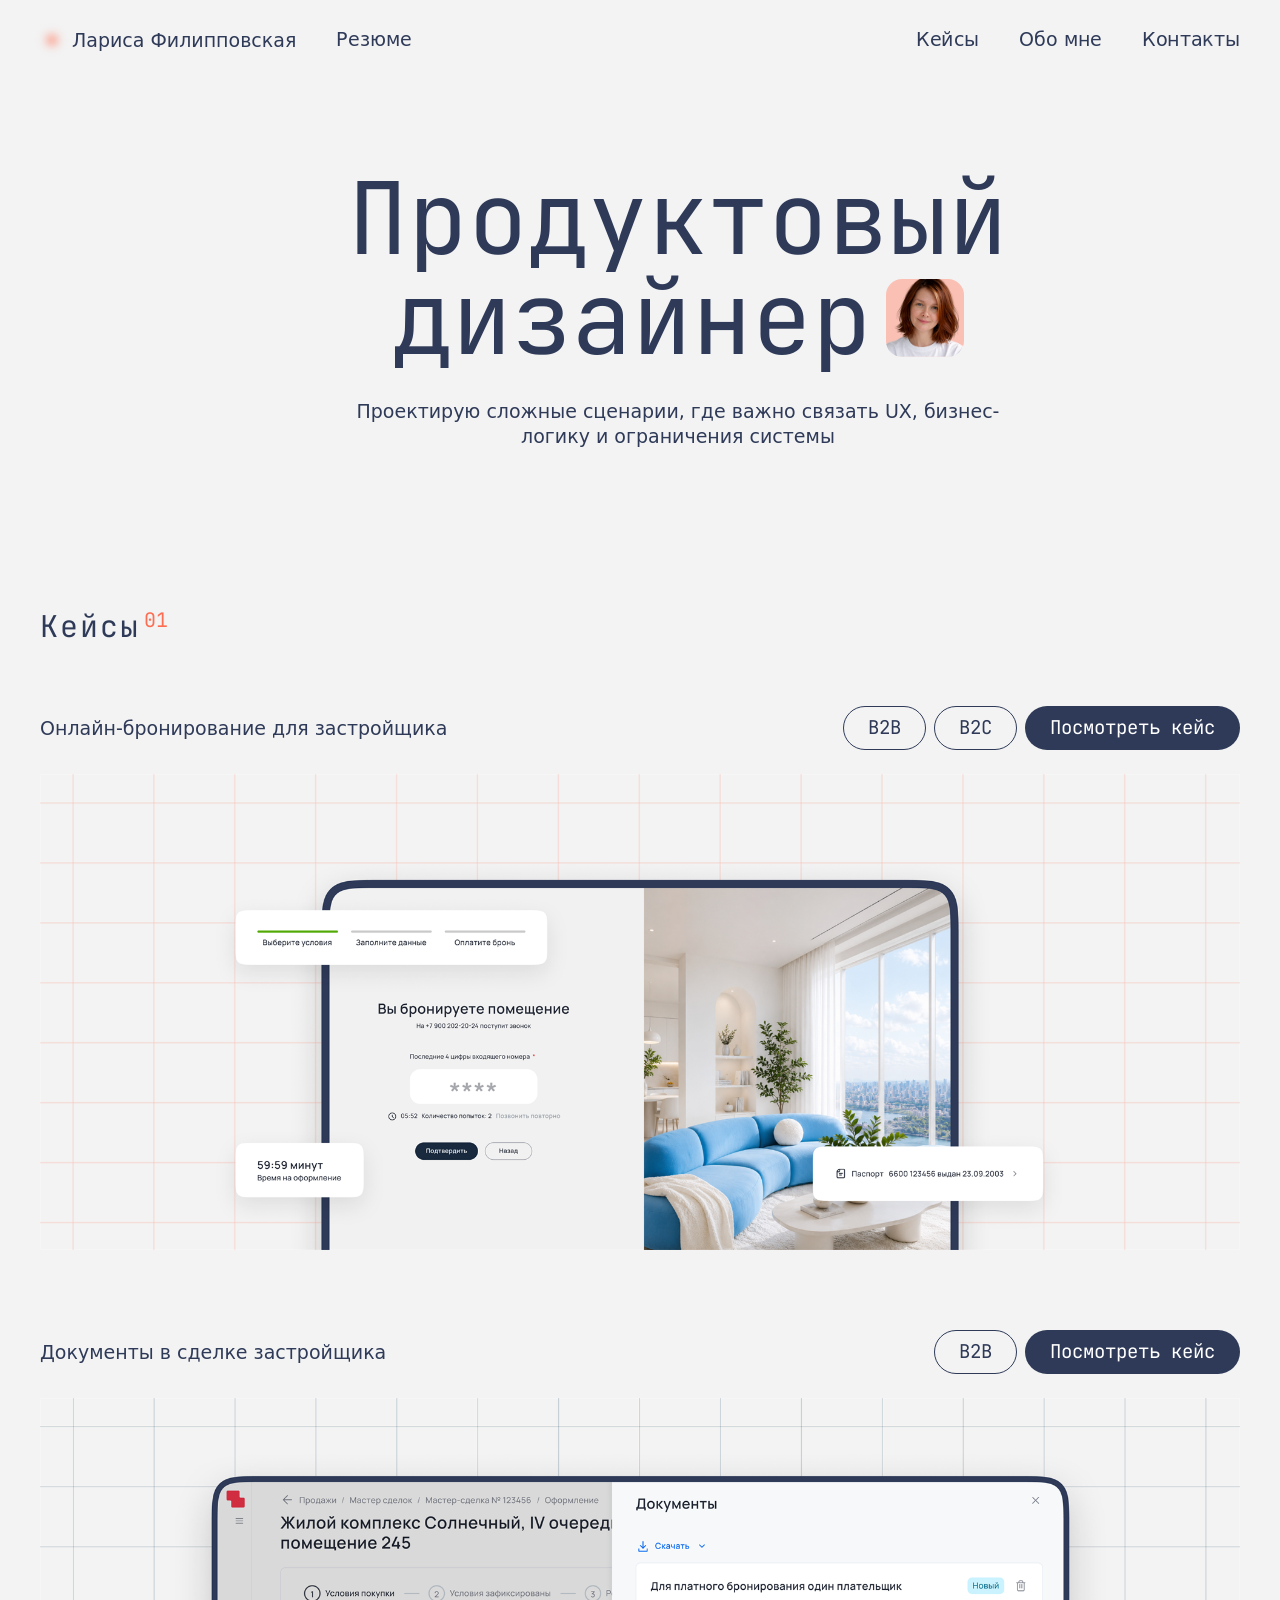
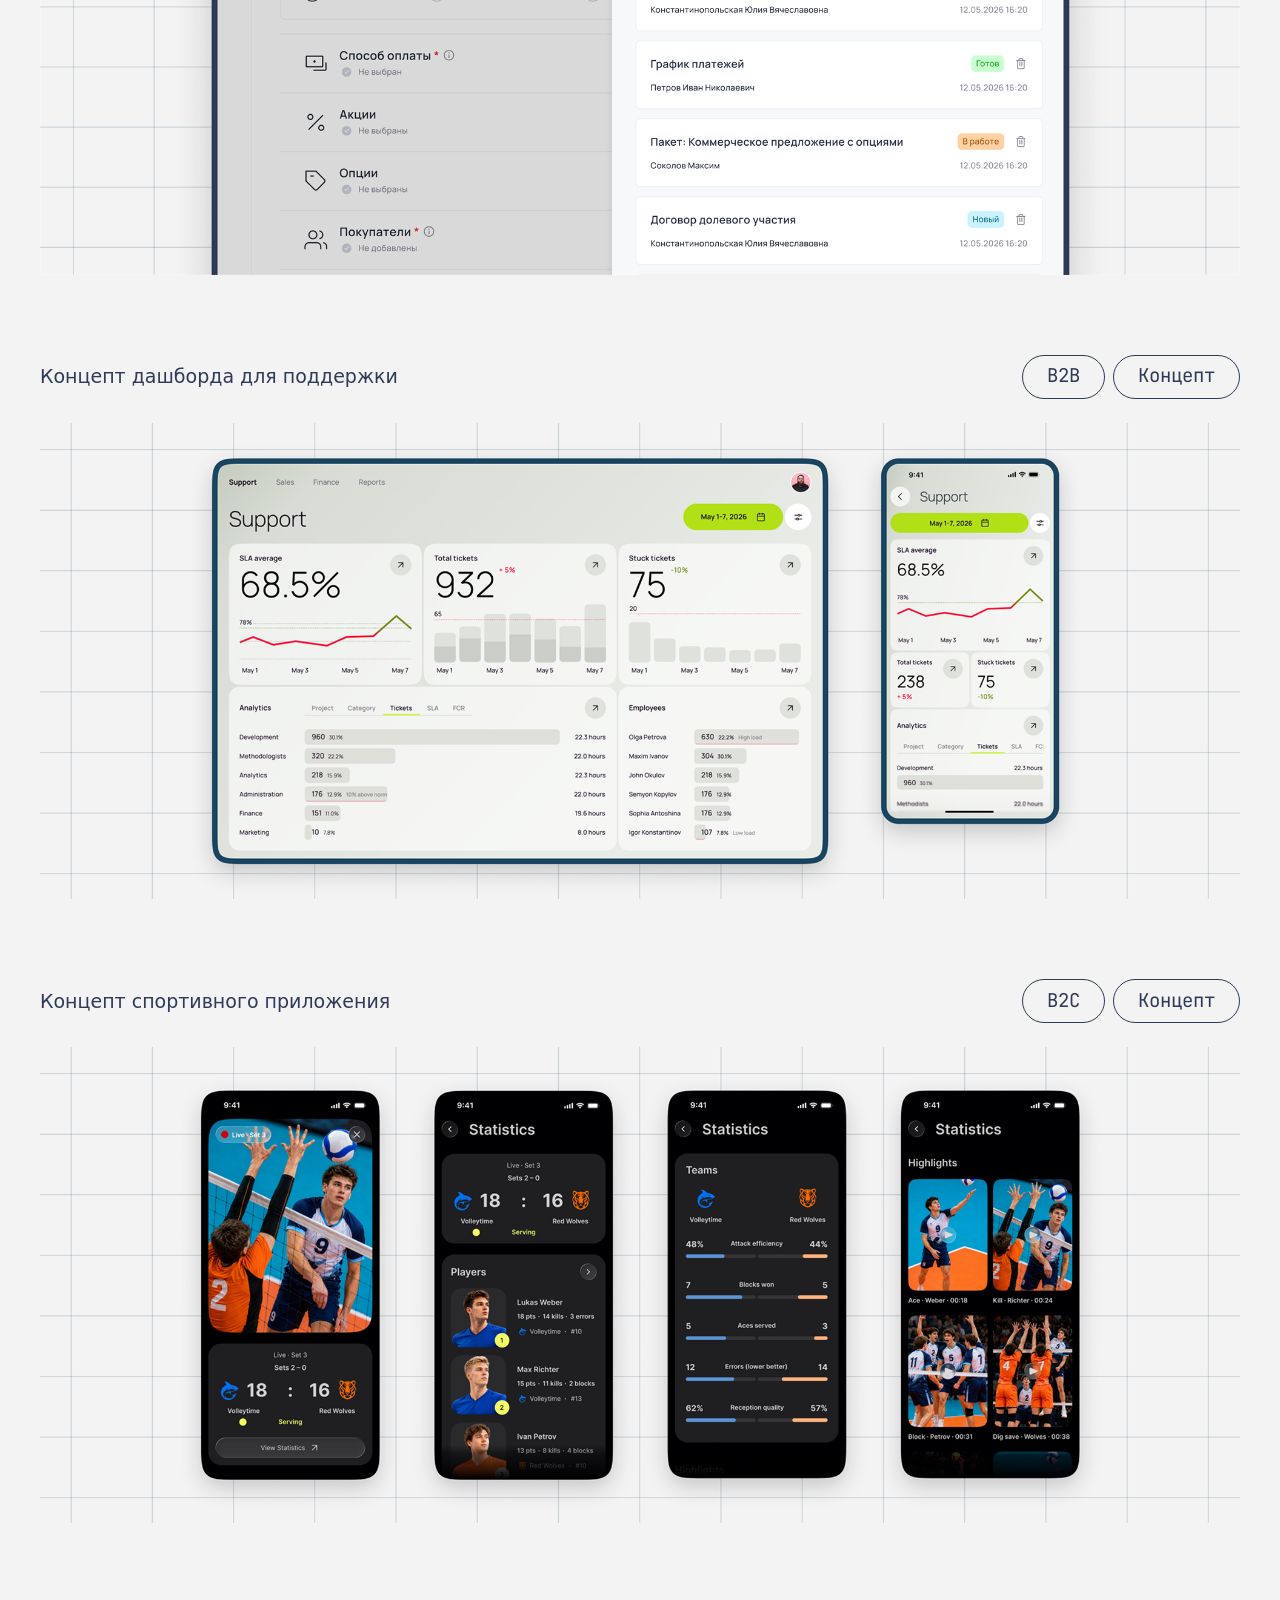
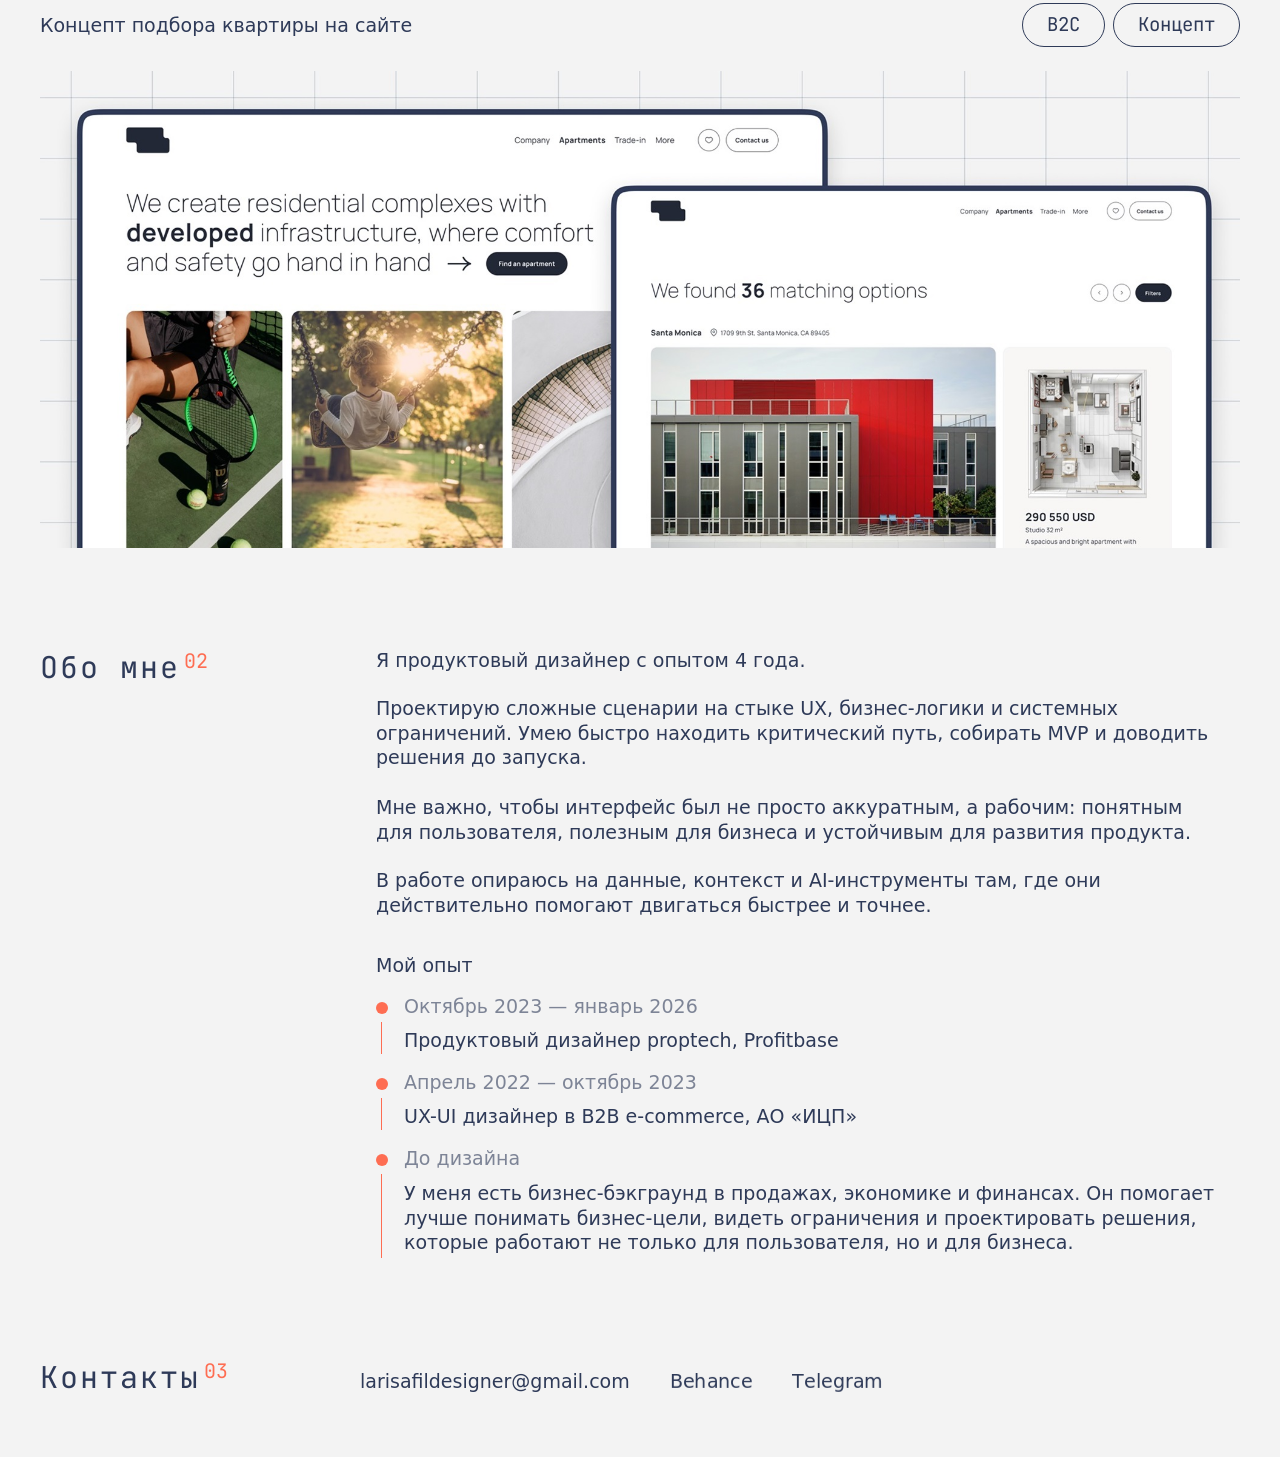
==== commit e066bf48: "Правки документов" ====
--- a/index.html
+++ b/index.html
@@ -232,8 +232,8 @@
               </div>
               <a class="project-card-v3__media" href="./work/paid-booking/index.html" aria-label="Открыть кейс Онлайн-бронирование для&nbsp;застройщика">
                 <img
-                  src="./assets/work-card-booking.png"
-                  srcset="./assets/work-card-booking-1980.png 1980w, ./assets/work-card-booking-2640.png 2640w, ./assets/work-card-booking.png 3960w"
+                  src="./assets/work-card-booking.png?v=20260615-cover"
+                  srcset="./assets/work-card-booking-1980.png?v=20260615-cover 1980w, ./assets/work-card-booking-2640.png?v=20260615-cover 2640w, ./assets/work-card-booking.png?v=20260615-cover 3960w"
                   sizes="(max-width: 719px) calc(100vw - 40px), (max-width: 1023px) calc(100vw - 48px), (max-width: 1439px) calc(100vw - 80px), 1320px"
                   alt="Превью кейса Онлайн-бронирование для&nbsp;застройщика"
                   width="3960"
--- a/styles.css
+++ b/styles.css
@@ -2924,6 +2924,7 @@
 .page--case-booking-v2 .case-booking-v2__title {
   font-size: var(--case-title-size);
   line-height: 1.2;
+  overflow-wrap: anywhere;
 }
 
 .page--case-booking-v2 .case-booking-v2__hero-grid {
@@ -2995,11 +2996,17 @@
 }
 
 .page--case-booking-v2 .case-booking-v2__hero-media img,
+.page--case-booking-v2 .case-booking-v2__context-image img,
 .page--case-booking-v2 .case-booking-v2__screen-media img {
   width: 100%;
   height: auto;
   display: block;
   object-fit: contain;
+}
+
+.page--case-booking-v2 .case-booking-v2__context-image {
+  width: 100%;
+  aspect-ratio: 4516 / 1413;
 }
 
 .page--case-booking-v2 .case-booking-v2__section {
@@ -3073,12 +3080,12 @@
   display: grid;
   grid-template-columns: var(--case-text-column) minmax(0, var(--case-media-column));
   gap: var(--case-space-16);
-  align-items: start;
+  align-items: center;
 }
 
 .page--case-booking-v2 .case-booking-v2__screen-copy {
   display: grid;
-  gap: 8px;
+  gap: 24px;
   order: 1;
 }
 
@@ -3100,15 +3107,15 @@
 }
 
 .page--case-booking-v2 .case-booking-v2__screen-media--wide {
-  aspect-ratio: 2643 / 1841;
+  aspect-ratio: 2088 / 1344;
 }
 
 .page--case-booking-v2 .case-booking-v2__screen-media--manager {
-  aspect-ratio: 3912 / 1794;
+  aspect-ratio: 2088 / 1344;
 }
 
 .page--case-booking-v2 .case-booking-v2__screen-media--admin {
-  aspect-ratio: 2718 / 1599;
+  aspect-ratio: 2088 / 1344;
 }
 
 @media (max-width: 1439px) {
@@ -3180,7 +3187,7 @@
     --case-page-inline: 20px;
     --case-section-title-size: 24px;
     --case-section-index-size: 16px;
-    --case-title-size: 36px;
+    --case-title-size: 30px;
     --case-metric-size: 36px;
     --case-section-gap: 60px;
     --case-block-gap: 60px;
@@ -3201,6 +3208,13 @@
 
   .page--case-booking-v2 .case-booking-v2__screens {
     gap: 60px;
+  }
+
+  .page--case-booking-v2 p,
+  .page--case-booking-v2 li,
+  .page--case-booking-v2 .case-booking-v2__metric span {
+    overflow-wrap: anywhere;
+    word-break: break-word;
   }
 
 }
@@ -3511,7 +3525,7 @@
   display: grid;
   grid-template-columns: var(--case-documents-text-column) minmax(0, var(--case-documents-media-column));
   gap: var(--case-documents-space-16);
-  align-items: start;
+  align-items: center;
 }
 
 .page--case-documents-v1 .case-documents-v1__screen-copy {
@@ -3526,8 +3540,11 @@
 }
 
 .page--case-booking-v2 .case-booking-v2__hero-media img,
+.page--case-booking-v2 .case-booking-v2__context-image img,
 .page--case-booking-v2 .case-booking-v2__screen-media img,
+.page--case-booking-v2 .case-booking-v2__discovery-media img,
 .page--case-documents-v1 .case-documents-v1__hero-media img,
+.page--case-documents-v1 .case-documents-v1__discovery-media img,
 .page--case-documents-v1 .case-documents-v1__screen-media img {
   cursor: zoom-in;
 }
@@ -3587,8 +3604,10 @@
   border: 0;
   background: rgb(255 255 255 / 0.12);
   color: #fff;
-  display: inline-grid;
-  place-items: center;
+  display: inline-flex;
+  align-items: center;
+  justify-content: center;
+  padding: 0;
   transition: background-color 160ms ease, opacity 160ms ease;
 }
 
@@ -3612,24 +3631,66 @@
   width: 48px;
   height: 48px;
   border-radius: 999px;
-  font-size: 32px;
+  font-size: 0;
   line-height: 1;
+}
+
+.case-lightbox__close::before,
+.case-lightbox__close::after {
+  content: "";
+  position: absolute;
+  top: 50%;
+  left: 50%;
+  width: 18px;
+  height: 2px;
+  border-radius: 999px;
+  background: currentColor;
+  transform-origin: center;
+}
+
+.case-lightbox__close::before {
+  transform: translate(-50%, -50%) rotate(45deg);
+}
+
+.case-lightbox__close::after {
+  transform: translate(-50%, -50%) rotate(-45deg);
 }
 
 .case-lightbox__nav {
   width: 56px;
   height: 56px;
   border-radius: 999px;
-  font-size: 44px;
+  font-size: 0;
   line-height: 1;
+}
+
+.case-lightbox__nav span {
+  display: none;
+}
+
+.case-lightbox__nav::before {
+  content: "";
+  width: 14px;
+  height: 14px;
+  border-top: 2px solid currentColor;
+  border-right: 2px solid currentColor;
+  transform-origin: center;
 }
 
 .case-lightbox__nav--prev {
   justify-self: start;
 }
 
+.case-lightbox__nav--prev::before {
+  transform: translateX(2px) rotate(-135deg);
+}
+
 .case-lightbox__nav--next {
   justify-self: end;
+}
+
+.case-lightbox__nav--next::before {
+  transform: translateX(-2px) rotate(45deg);
 }
 
 .page--case-documents-v1 .case-documents-v1__screen-media--wide {
@@ -3820,8 +3881,21 @@
 
 
 .page--case-documents-v1 .case-documents-v1__discovery .case-documents-v1__section-content {
-  gap: 10px;
-}
+  gap: 16px;
+}
+
+.page--case-documents-v1 .case-documents-v1__discovery-media {
+  width: 100%;
+  aspect-ratio: 2625 / 1632;
+}
+
+.page--case-documents-v1 .case-documents-v1__discovery-media img {
+  width: 100%;
+  height: auto;
+  display: block;
+  object-fit: contain;
+}
+
 .page--case-documents-v1 .case-documents-v1__discovery-item {
   display: grid;
   gap: 16px;
@@ -3849,7 +3923,7 @@
 }
 
 .page--case-documents-v1 .case-documents-v1__solution .case-documents-v1__screens {
-  gap: 100px;
+  gap: 80px;
 }
 
 .page--case-documents-v1 .case-documents-v1__screen-copy--stacked {
@@ -3857,12 +3931,12 @@
 }
 
 .page--case-documents-v1 .case-documents-v1__screen-media--wide {
-  aspect-ratio: 2625 / 1641;
+  aspect-ratio: 2088 / 1344;
 }
 
 .page--case-documents-v1 .case-documents-v1__screen:not(.case-documents-v1__screen--before):not(.case-documents-v1__screen--after) .case-documents-v1__screen-media,
 .page--case-documents-v1 .case-documents-v1__solution .case-documents-v1__screen-media {
-  aspect-ratio: 2643 / 1659;
+  aspect-ratio: 2088 / 1344;
 }
 
 @media (max-width: 1023px) {
@@ -3892,12 +3966,24 @@
   }
 }
 .page--case-booking-v2 .case-booking-v2__discovery {
-  gap: 32px;
+  gap: 24px;
 }
 
 .page--case-booking-v2 .case-booking-v2__discovery-item {
   display: grid;
-  gap: 16px;
+  gap: 0;
+}
+
+.page--case-booking-v2 .case-booking-v2__discovery-item p {
+  margin: 0;
+}
+
+.page--case-booking-v2 .case-booking-v2__discovery-item .case-booking-v2__chip + p {
+  margin-top: 16px;
+}
+
+.page--case-booking-v2 .case-booking-v2__discovery-item p:not(.case-booking-v2__chip) + p {
+  margin-top: 6px;
 }
 
 .page--case-booking-v2 .case-booking-v2__chip {
@@ -3952,3 +4038,274 @@
   display: grid;
   gap: 16px;
 }
+
+/* Special company entry: Timepad. Scoped so the regular homepage stays unchanged. */
+body.page--special-timepad {
+  --v3-hero-title-size: clamp(82px, 6.2vw, 104px);
+  --v3-hero-title-line-height: 1;
+  --v3-hero-offset-top: 80px;
+  --v3-hero-to-content-gap: 48px;
+}
+
+.page--special-timepad .portfolio-main-v3 {
+  margin-top: 20px;
+}
+
+.page--special-timepad .portfolio-hero-v3 {
+  min-height: 487px;
+}
+
+.page--special-timepad .portfolio-hero-v3__copy {
+  gap: 31px;
+  width: min(795px, 100%);
+  margin-top: var(--v3-hero-offset-top);
+}
+
+.page--special-timepad .portfolio-h1-v3 {
+  color: #643fff;
+  font-weight: 700;
+}
+
+.page--special-timepad .portfolio-h1-v3__lead {
+  display: grid;
+  grid-template-columns: auto auto;
+  justify-content: center;
+  align-items: start;
+  column-gap: 0;
+  row-gap: 20px;
+}
+
+.page--special-timepad .portfolio-h1-v3__lead-tail {
+  display: contents;
+  white-space: normal;
+}
+
+.page--special-timepad .portfolio-h1-v3__badge {
+  grid-column: 1 / -1;
+  justify-self: center;
+  width: 75px;
+  min-width: 75px;
+  max-width: 75px;
+  height: 75px;
+  border-radius: 10px;
+  background: #b4a2ff;
+}
+
+.page--special-timepad .portfolio-hero-v3__subhead {
+  width: min(525px, 100%);
+  font-size: 20px;
+  line-height: 1.3;
+}
+
+@media (max-width: 1023px) {
+  body.page--special-timepad {
+    --v3-hero-title-size: 60px;
+    --v3-hero-title-line-height: 1;
+    --v3-hero-offset-top: 44px;
+    --v3-hero-to-content-gap: 40px;
+  }
+
+  .page--special-timepad .portfolio-hero-v3 {
+    min-height: 586px;
+  }
+
+  .page--special-timepad .portfolio-hero-v3__copy {
+    justify-self: start;
+    width: min(525px, 100%);
+    text-align: left;
+  }
+
+  .page--special-timepad .portfolio-h1-v3,
+  .page--special-timepad .portfolio-h1-v3__lead {
+    align-items: flex-start;
+  }
+
+  .page--special-timepad .portfolio-h1-v3__lead {
+    display: flex;
+    flex-direction: column;
+    gap: 0;
+  }
+
+  .page--special-timepad .portfolio-h1-v3__lead-tail {
+    display: flex;
+    flex-direction: column;
+    align-items: flex-start;
+    gap: 20px;
+  }
+
+  .page--special-timepad .portfolio-h1-v3__badge {
+    width: 75px;
+    min-width: 75px;
+    max-width: 75px;
+    height: 75px;
+    margin-top: 12px;
+  }
+
+  .page--special-timepad .portfolio-hero-v3__subhead {
+    justify-self: start;
+    width: min(525px, 100%);
+    font-size: 20px;
+  }
+}
+
+@media (max-width: 719px) {
+  body.page--special-timepad {
+    --v3-page-inline: 24px;
+    --v3-hero-title-size: 60px;
+    --v3-body-size: 20px;
+  }
+
+  .page--special-timepad .portfolio-header-v3__cv {
+    display: none;
+  }
+
+  .page--special-timepad .portfolio-header-v3__brand {
+    min-width: 0;
+  }
+
+  .page--special-timepad .portfolio-header-v3__brand span:last-child {
+    overflow-wrap: anywhere;
+  }
+}
+/* Special company entry: Cloud. Scoped so the regular homepage stays unchanged. */
+body.page--special-cloud {
+  --v3-hero-title-size: clamp(82px, 6.2vw, 104px);
+  --v3-hero-title-line-height: 1;
+  --v3-hero-offset-top: 80px;
+  --v3-hero-to-content-gap: 48px;
+}
+
+.page--special-cloud .portfolio-main-v3 {
+  margin-top: 20px;
+}
+
+.page--special-cloud .portfolio-hero-v3 {
+  min-height: 487px;
+}
+
+.page--special-cloud .portfolio-hero-v3__copy {
+  gap: 31px;
+  width: min(795px, 100%);
+  margin-top: var(--v3-hero-offset-top);
+}
+
+.page--special-cloud .portfolio-h1-v3 {
+  color: var(--v3-text-primary);
+  font-family: Inter, "Segoe UI", system-ui, -apple-system, BlinkMacSystemFont, sans-serif;
+  font-weight: 700;
+}
+
+.page--special-cloud .portfolio-h1-v3__lead {
+  display: grid;
+  grid-template-columns: auto auto;
+  justify-content: center;
+  align-items: start;
+  column-gap: 0;
+  row-gap: 20px;
+}
+
+.page--special-cloud .portfolio-h1-v3__lead-tail {
+  display: contents;
+  white-space: normal;
+}
+
+.page--special-cloud .portfolio-h1-v3__badge {
+  grid-column: 1 / -1;
+  justify-self: center;
+  width: 75px;
+  min-width: 75px;
+  max-width: 75px;
+  height: 75px;
+  border-radius: 10px;
+  background: #f8c3b9;
+}
+
+.page--special-cloud .portfolio-hero-v3__subhead {
+  width: min(612px, 100%);
+  white-space: pre-line;
+  font-size: 20px;
+  line-height: 1.3;
+}
+
+@media (max-width: 1023px) {
+  body.page--special-cloud {
+    --v3-hero-title-size: 60px;
+    --v3-hero-title-line-height: 1;
+    --v3-hero-offset-top: 44px;
+    --v3-hero-to-content-gap: 40px;
+  }
+
+  .page--special-cloud .portfolio-hero-v3 {
+    min-height: 586px;
+  }
+
+  .page--special-cloud .portfolio-hero-v3__copy {
+    justify-self: start;
+    width: min(612px, 100%);
+    text-align: left;
+  }
+
+  .page--special-cloud .portfolio-h1-v3,
+  .page--special-cloud .portfolio-h1-v3__lead {
+    align-items: flex-start;
+  }
+
+  .page--special-cloud .portfolio-h1-v3__lead {
+    display: flex;
+    flex-direction: column;
+    gap: 0;
+  }
+
+  .page--special-cloud .portfolio-h1-v3__lead-tail {
+    display: flex;
+    flex-direction: column;
+    align-items: flex-start;
+    gap: 20px;
+  }
+
+  .page--special-cloud .portfolio-h1-v3__badge {
+    width: 75px;
+    min-width: 75px;
+    max-width: 75px;
+    height: 75px;
+    margin-top: 12px;
+  }
+
+  .page--special-cloud .portfolio-hero-v3__subhead {
+    justify-self: start;
+    width: min(612px, 100%);
+    font-size: 20px;
+  }
+}
+
+@media (max-width: 719px) {
+  body.page--special-cloud {
+    --v3-page-inline: 24px;
+    --v3-hero-title-size: 60px;
+    --v3-body-size: 20px;
+  }
+
+  .page--special-cloud .portfolio-header-v3__cv {
+    display: none;
+  }
+
+  .page--special-cloud .portfolio-header-v3__brand {
+    min-width: 0;
+  }
+
+  .page--special-cloud .portfolio-header-v3__brand span:last-child {
+    overflow-wrap: anywhere;
+  }
+}
+.page--case-booking-v2 .case-booking-v2__discovery-media {
+  width: 100%;
+  margin-top: 16px;
+  aspect-ratio: 2625 / 1632;
+}
+
+.page--case-booking-v2 .case-booking-v2__discovery-media img {
+  width: 100%;
+  height: auto;
+  display: block;
+  object-fit: contain;
+}
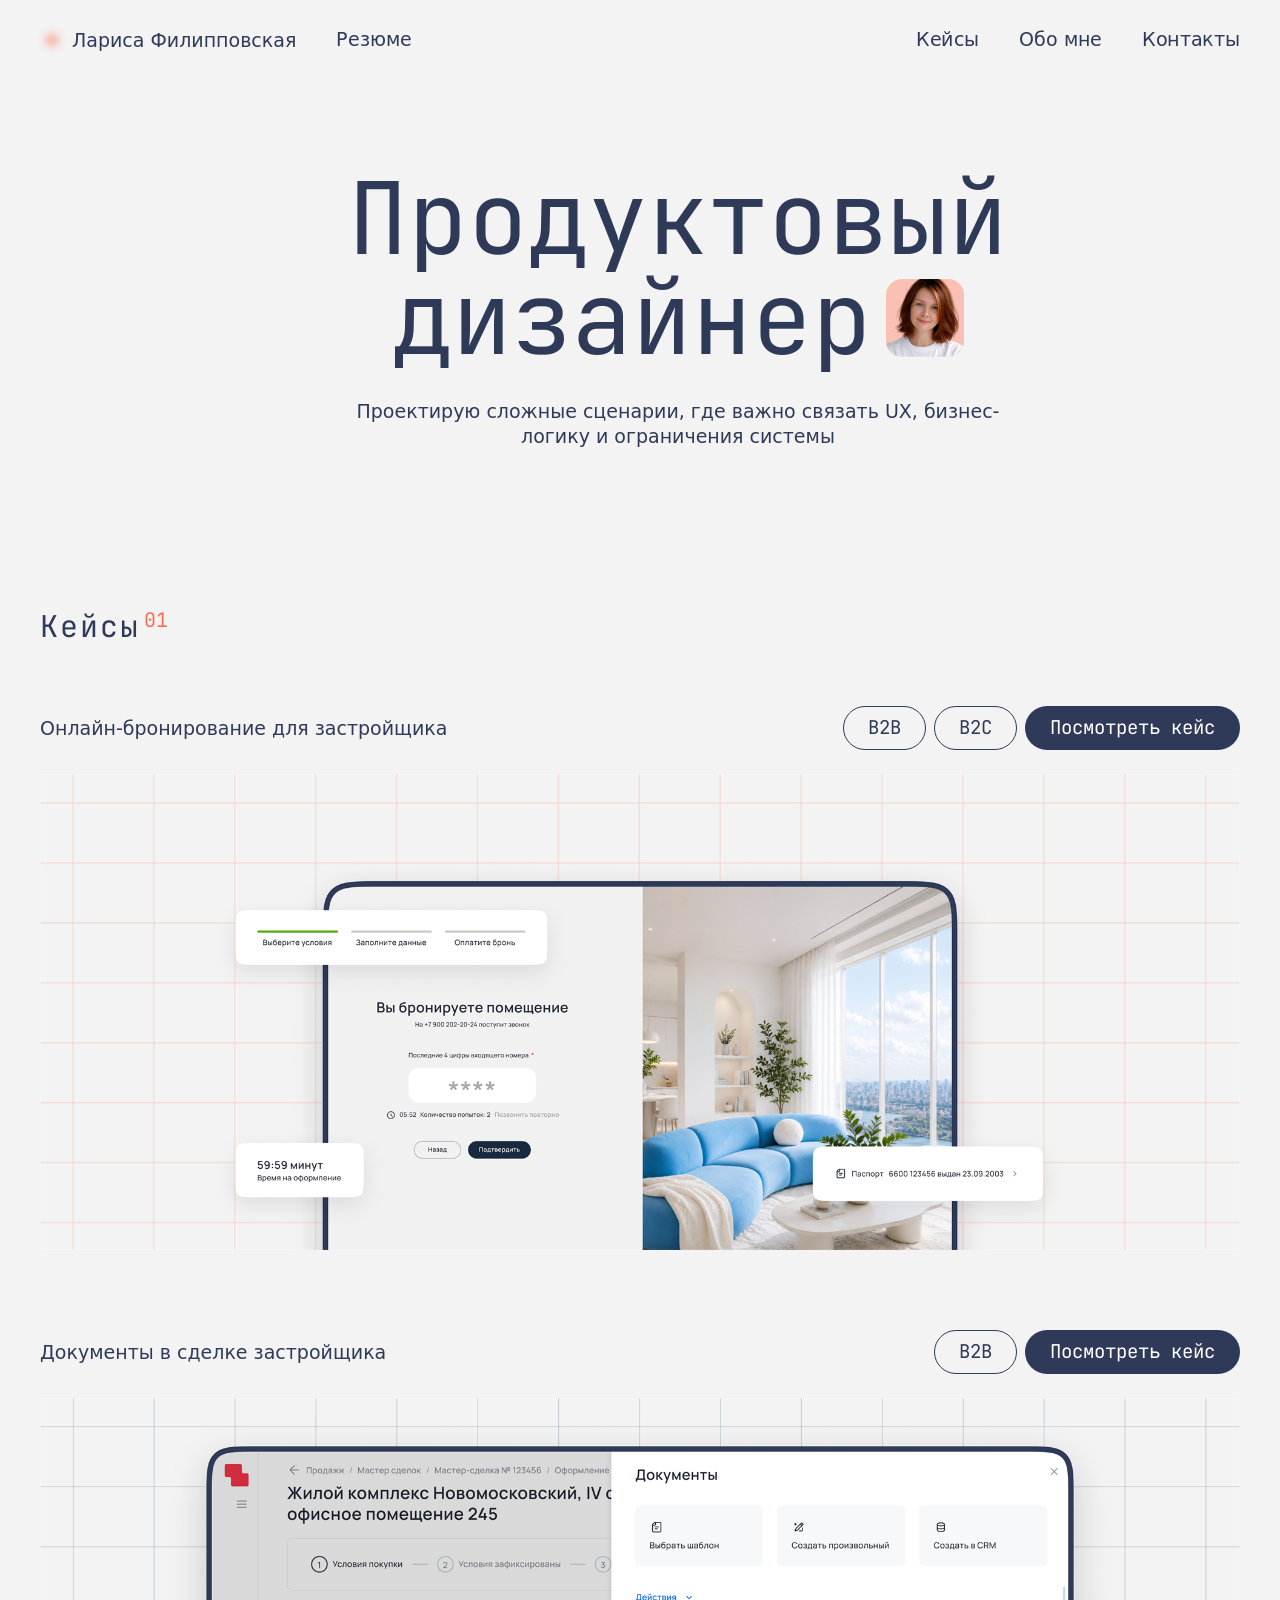
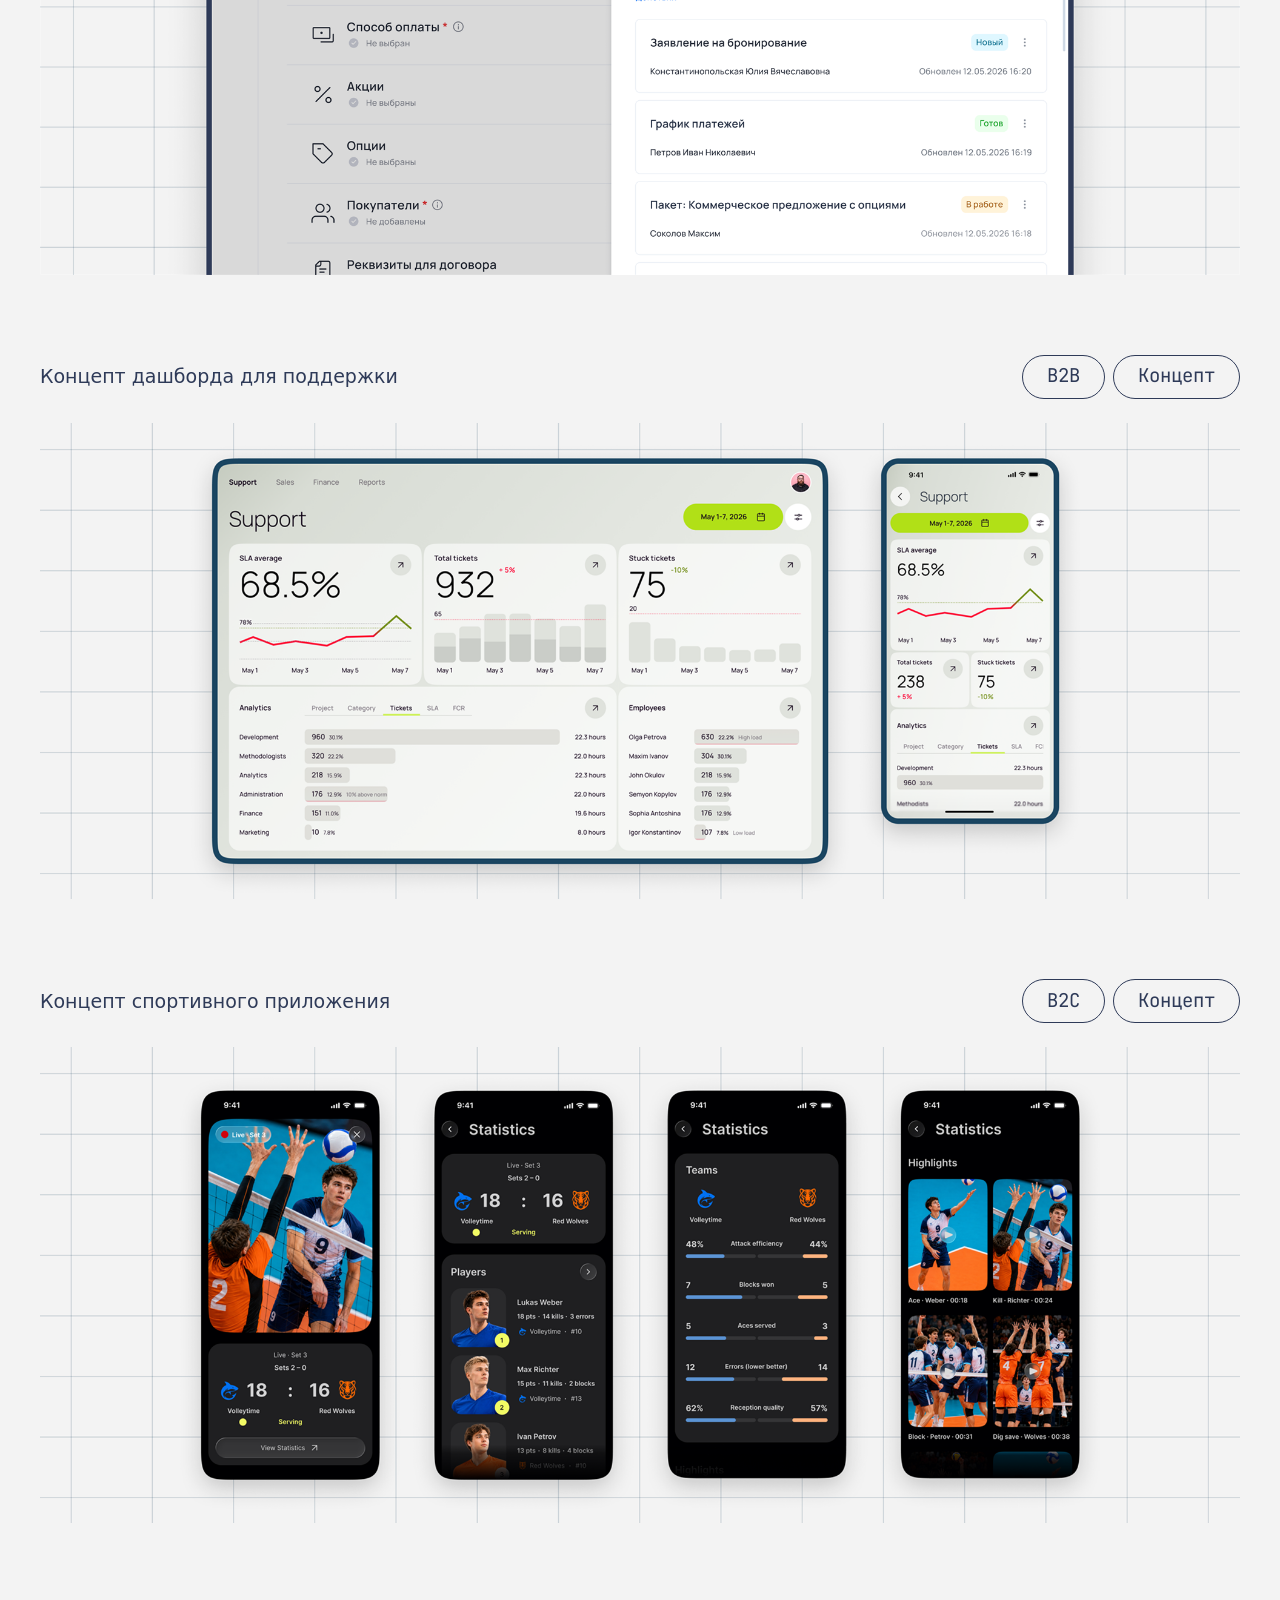
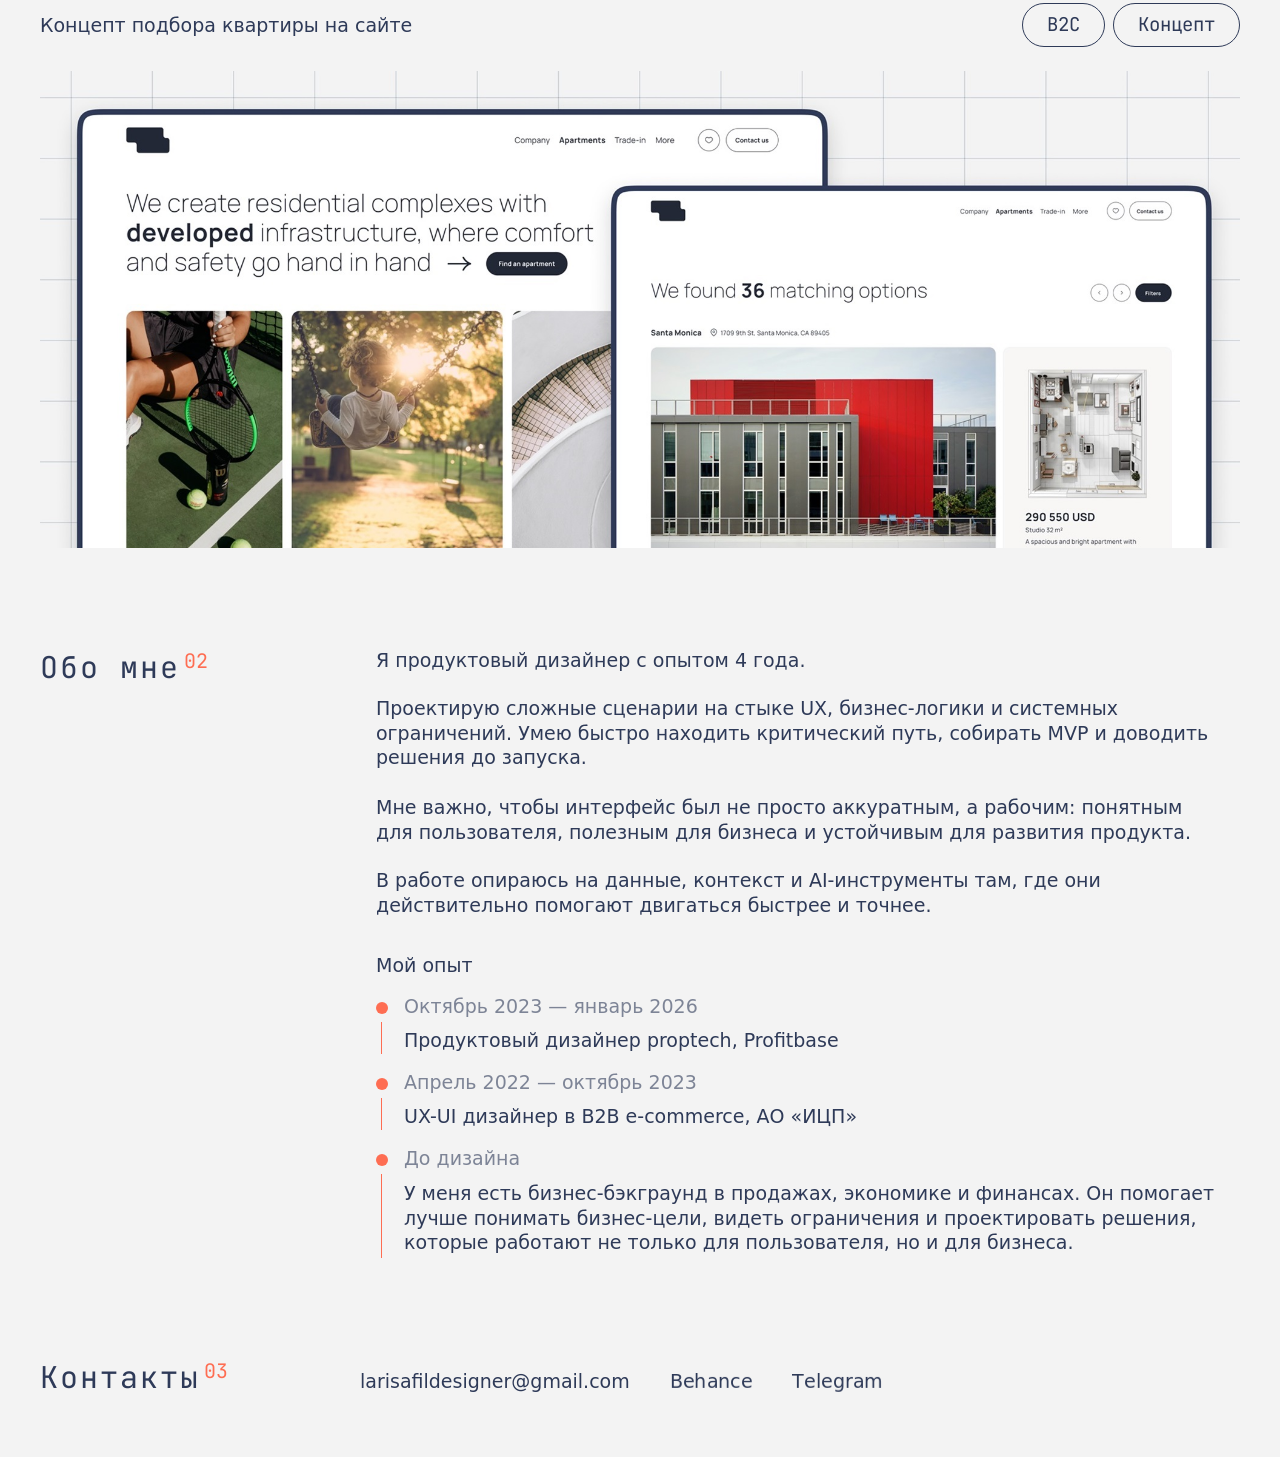
==== commit cbe4f1e6: "Внести правки в документы и бронировании Внести правки в документы и бронировании" ====
--- a/index.html
+++ b/index.html
@@ -232,8 +232,8 @@
               </div>
               <a class="project-card-v3__media" href="./work/paid-booking/index.html" aria-label="Открыть кейс Онлайн-бронирование для&nbsp;застройщика">
                 <img
-                  src="./assets/work-card-booking.png?v=20260615-cover"
-                  srcset="./assets/work-card-booking-1980.png?v=20260615-cover 1980w, ./assets/work-card-booking-2640.png?v=20260615-cover 2640w, ./assets/work-card-booking.png?v=20260615-cover 3960w"
+                  src="./assets/work-card-booking.png?v=20260714-cover"
+                  srcset="./assets/work-card-booking-1980.png?v=20260714-cover 1980w, ./assets/work-card-booking-2640.png?v=20260714-cover 2640w, ./assets/work-card-booking.png?v=20260714-cover 3960w"
                   sizes="(max-width: 719px) calc(100vw - 40px), (max-width: 1023px) calc(100vw - 48px), (max-width: 1439px) calc(100vw - 80px), 1320px"
                   alt="Превью кейса Онлайн-бронирование для&nbsp;застройщика"
                   width="3960"
@@ -260,8 +260,8 @@
               </div>
               <a class="project-card-v3__media" href="./work/documents-in-deal/index.html" aria-label="Открыть кейс Документы в&nbsp;сделке застройщика">
                 <img
-                  src="./assets/work-card-documents.png?v=20260529"
-                  srcset="./assets/work-card-documents-1980.png?v=20260529 1980w, ./assets/work-card-documents-2640.png?v=20260529 2640w, ./assets/work-card-documents.png?v=20260529 3960w"
+                  src="./assets/work-card-documents.png?v=20260714-cover"
+                  srcset="./assets/work-card-documents-1980.png?v=20260714-cover 1980w, ./assets/work-card-documents-2640.png?v=20260714-cover 2640w, ./assets/work-card-documents.png?v=20260714-cover 3960w"
                   sizes="(max-width: 719px) calc(100vw - 40px), (max-width: 1023px) calc(100vw - 48px), (max-width: 1439px) calc(100vw - 80px), 1320px"
                   alt="Превью кейса Документы в&nbsp;сделке застройщика"
                   width="3960"
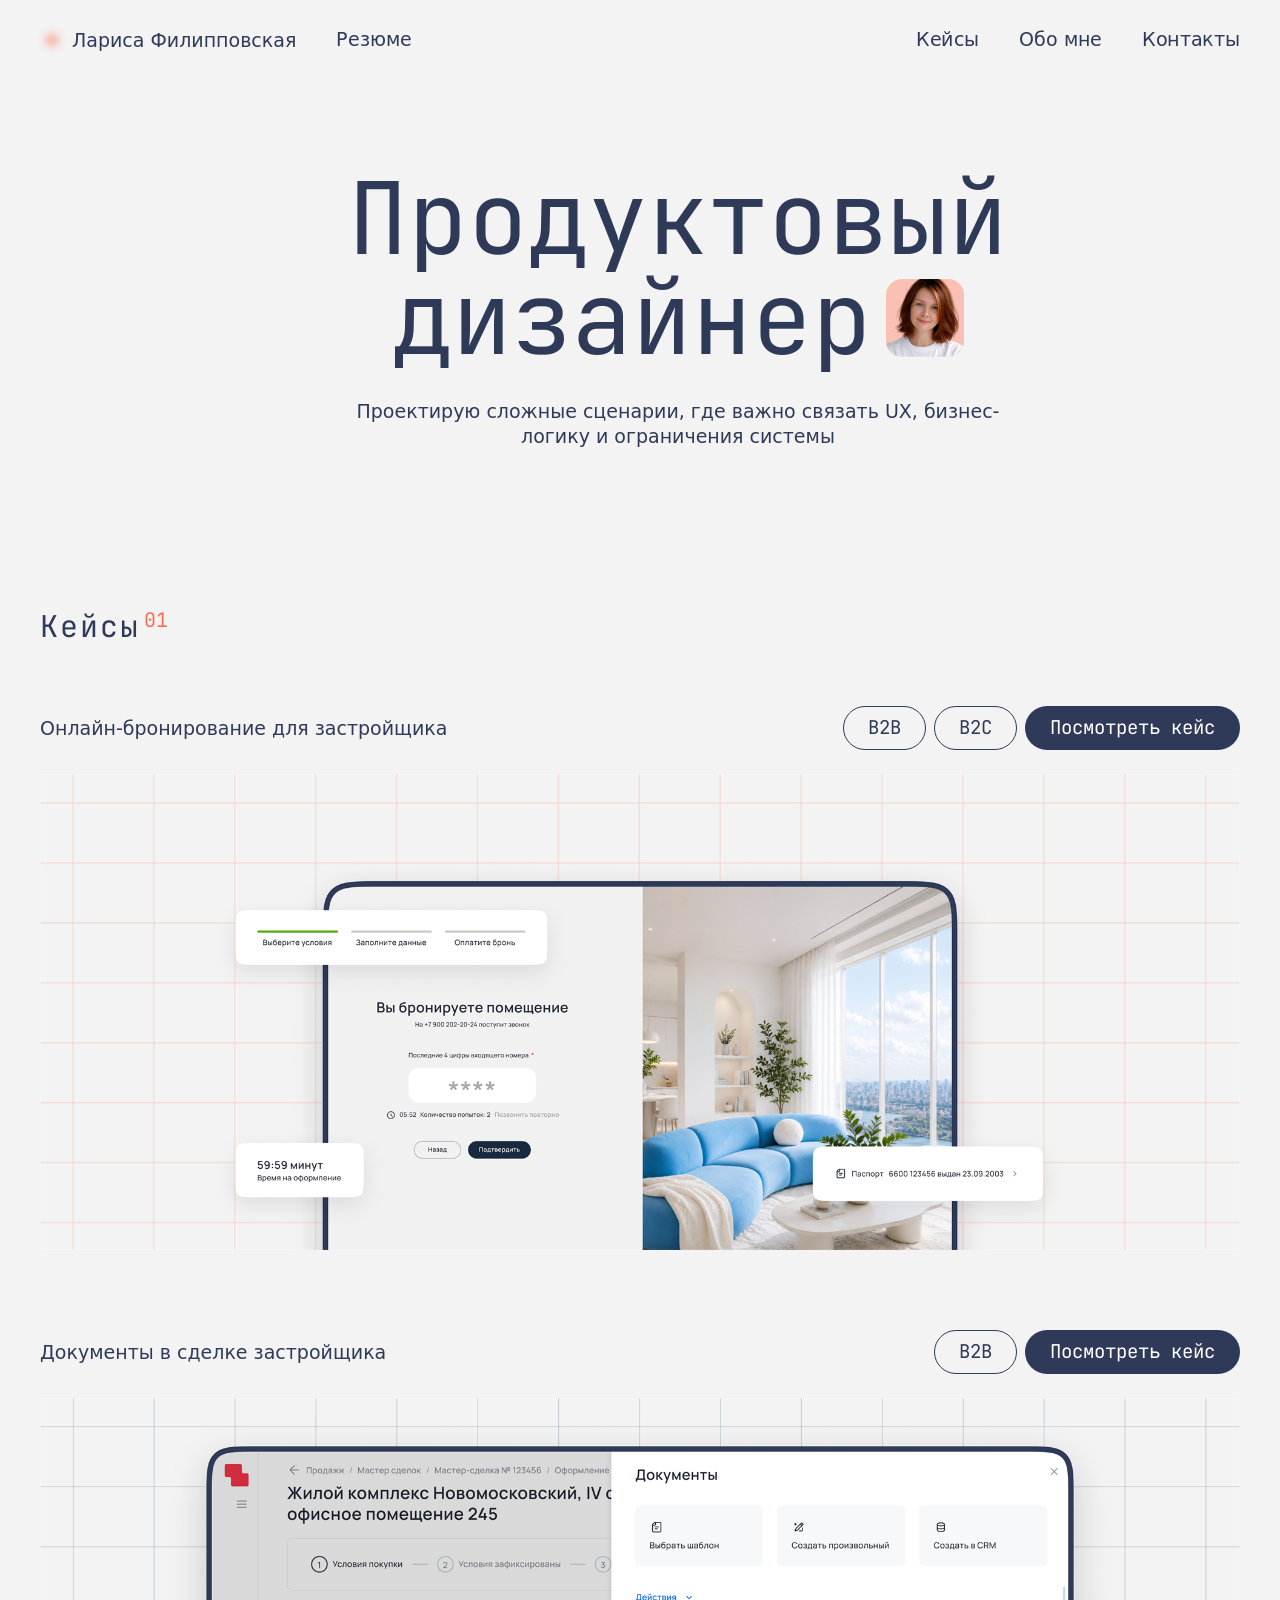
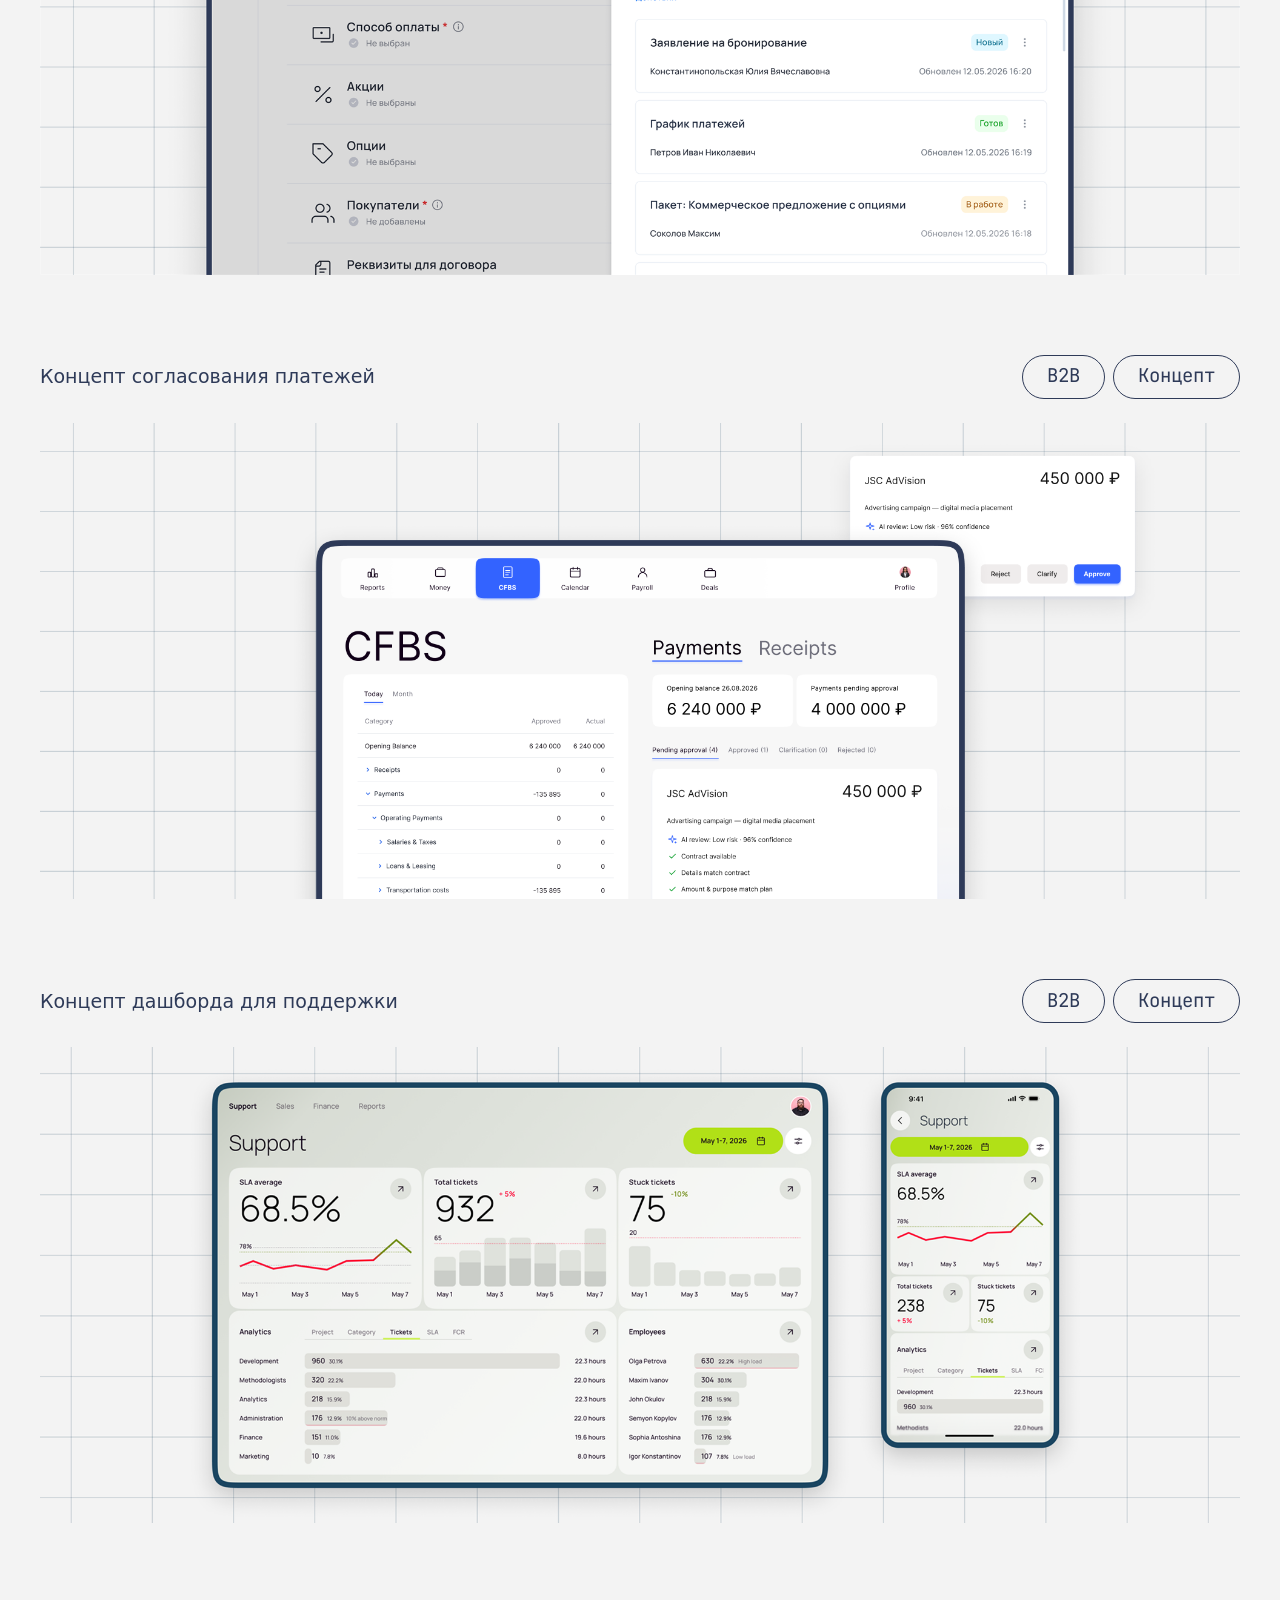
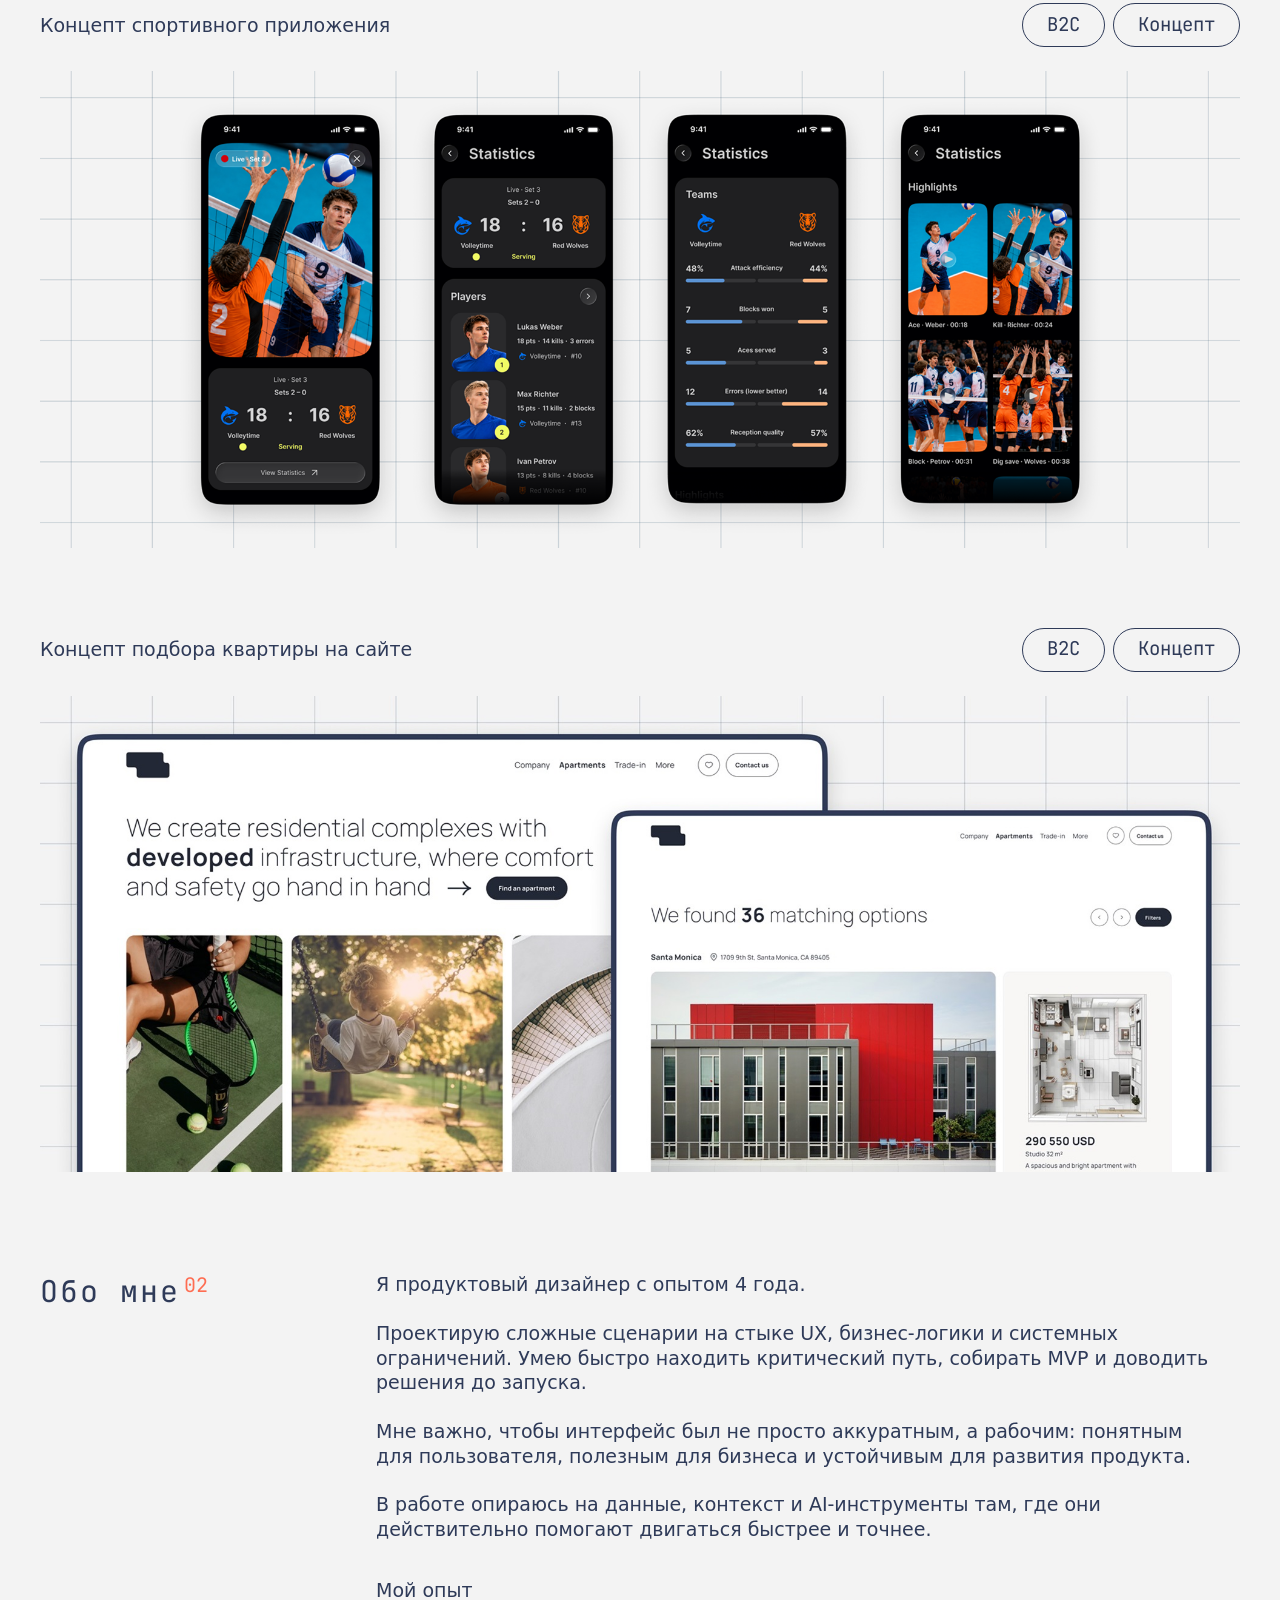
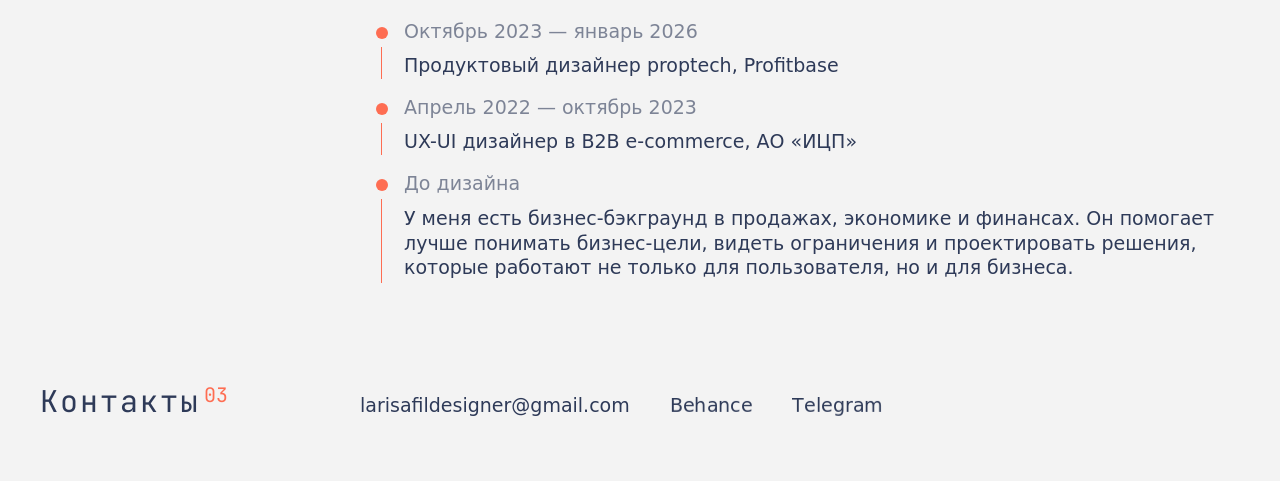
==== commit fbb25ccc: "Добавить концепт согласования платежей" ====
--- a/index.html
+++ b/index.html
@@ -275,6 +275,30 @@
             <div class="project-card-v3 project-card-v3--static">
               <div class="project-card-v3__content">
                 <div class="project-card-v3__text">
+                  <h3 class="project-card-v3__title">Концепт согласования платежей</h3>
+                </div>
+                <div class="project-card-v3__actions">
+                  <div class="project-card-v3__chips" aria-label="Теги кейса">
+                    <span class="project-card-v3__chip">B2B</span>
+                    <span class="project-card-v3__chip project-card-v3__chip--concept">Концепт</span>
+                  </div>
+                </div>
+              </div>
+              <div class="project-card-v3__media">
+                <img
+                  src="./assets/work-card-payments.png?v=20260729-333"
+                  alt="Превью концепта согласования платежей"
+                  width="3960"
+                  height="1572"
+                  loading="lazy"
+                  decoding="async"
+                >
+              </div>
+            </div>
+
+            <div class="project-card-v3 project-card-v3--static">
+              <div class="project-card-v3__content">
+                <div class="project-card-v3__text">
                   <h3 class="project-card-v3__title">Концепт дашборда для&nbsp;поддержки</h3>
                 </div>
                 <div class="project-card-v3__actions">
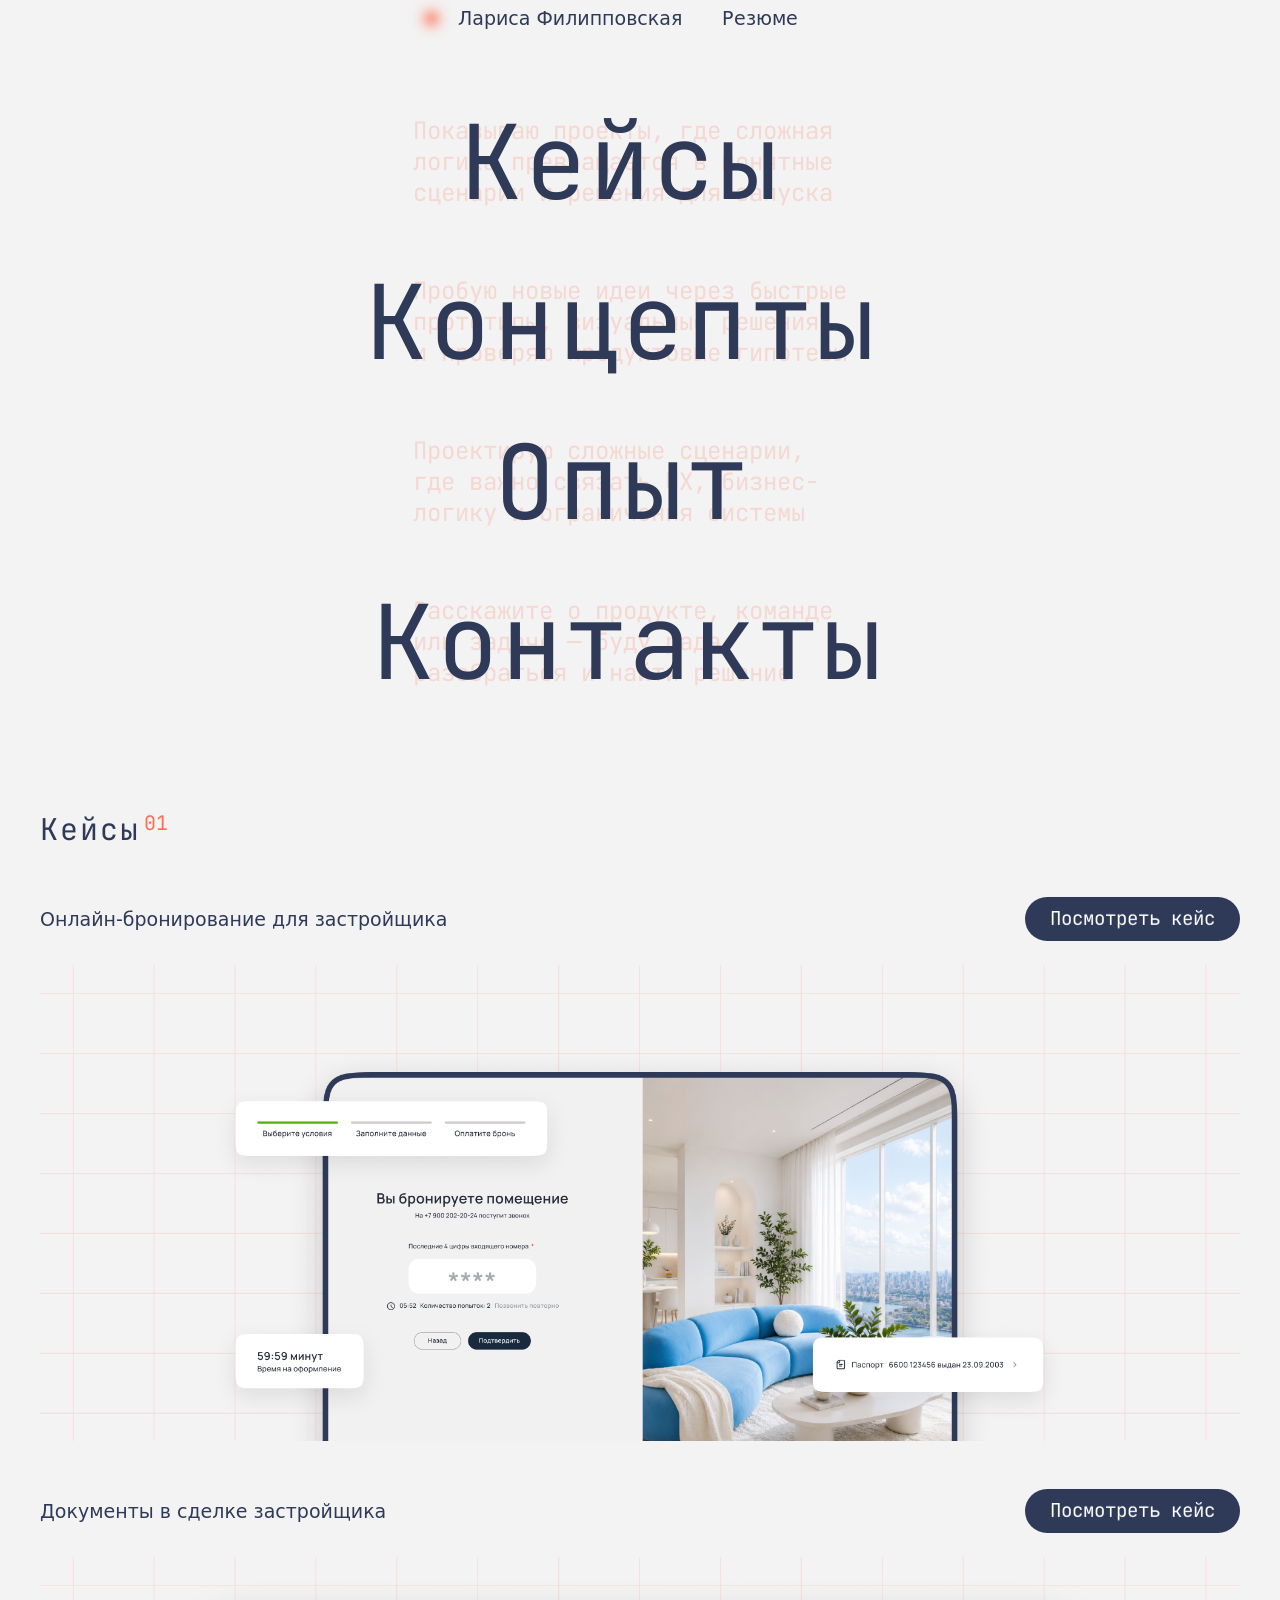
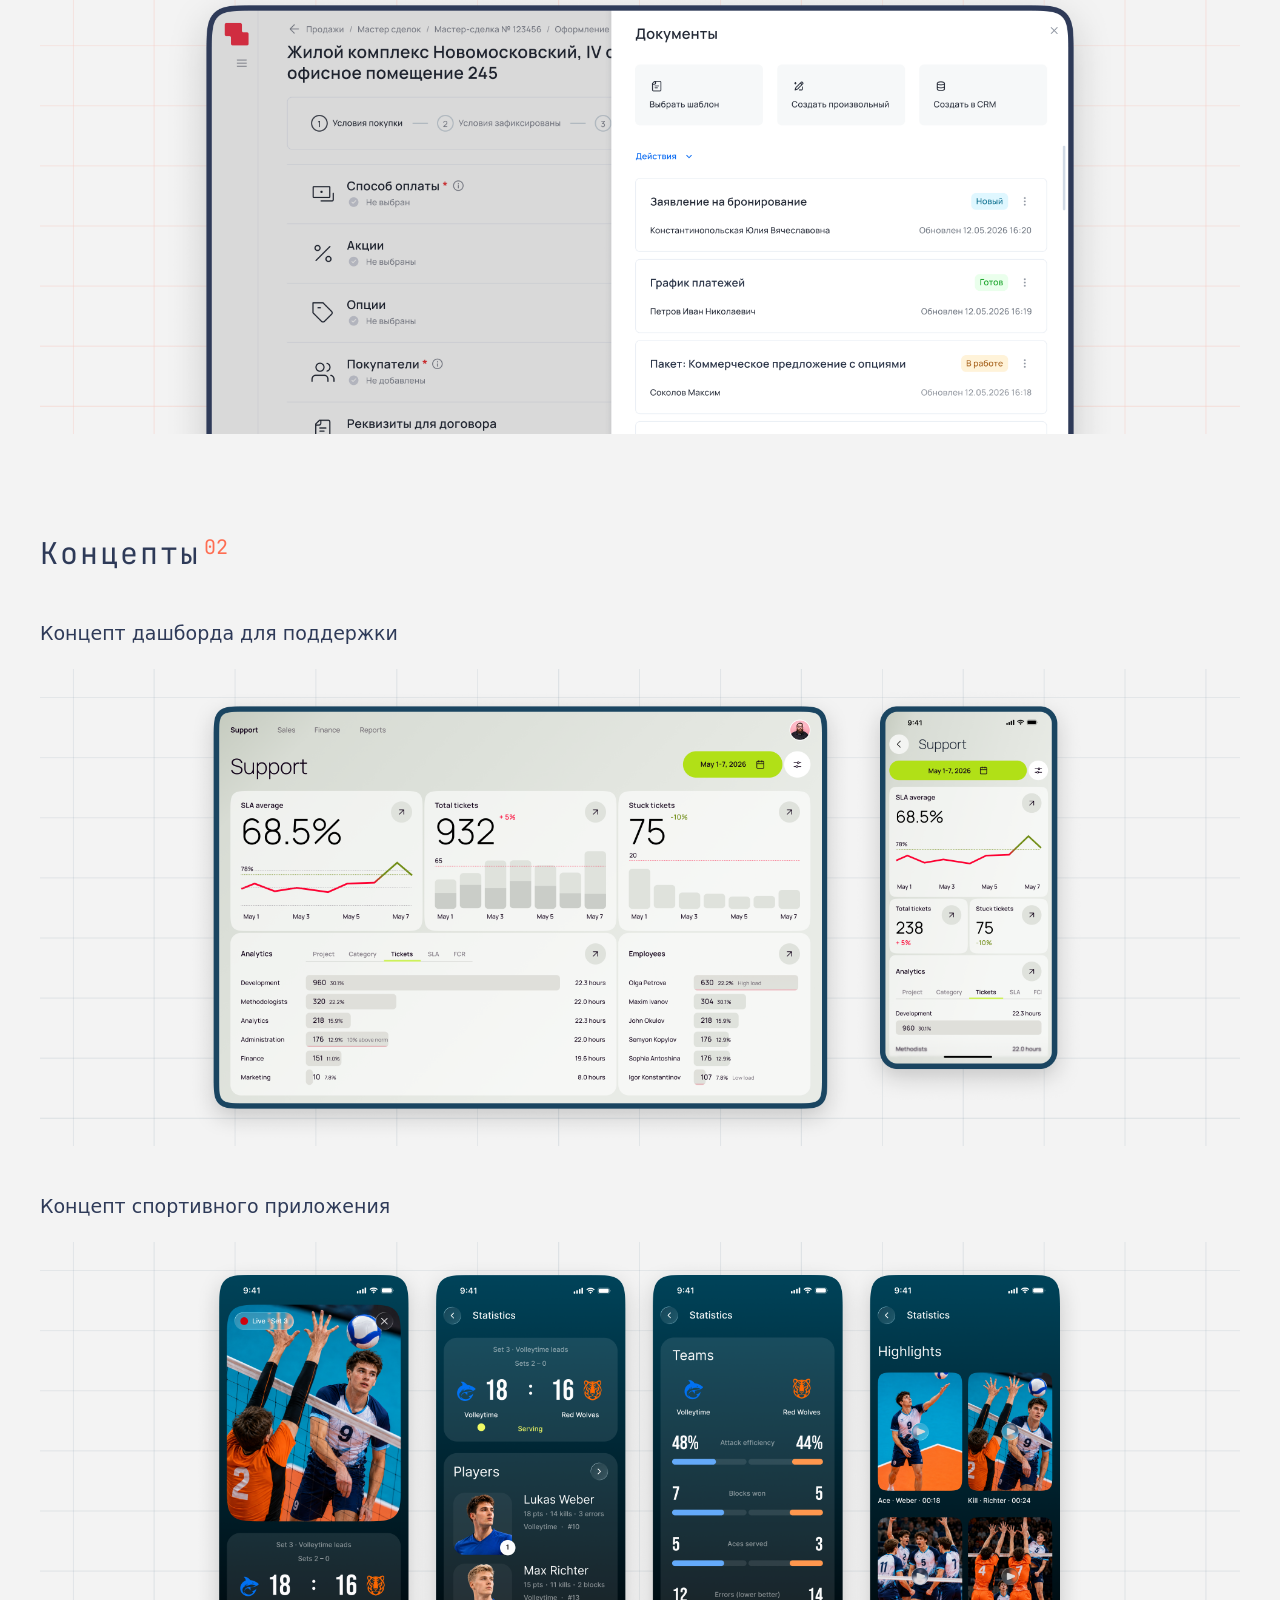
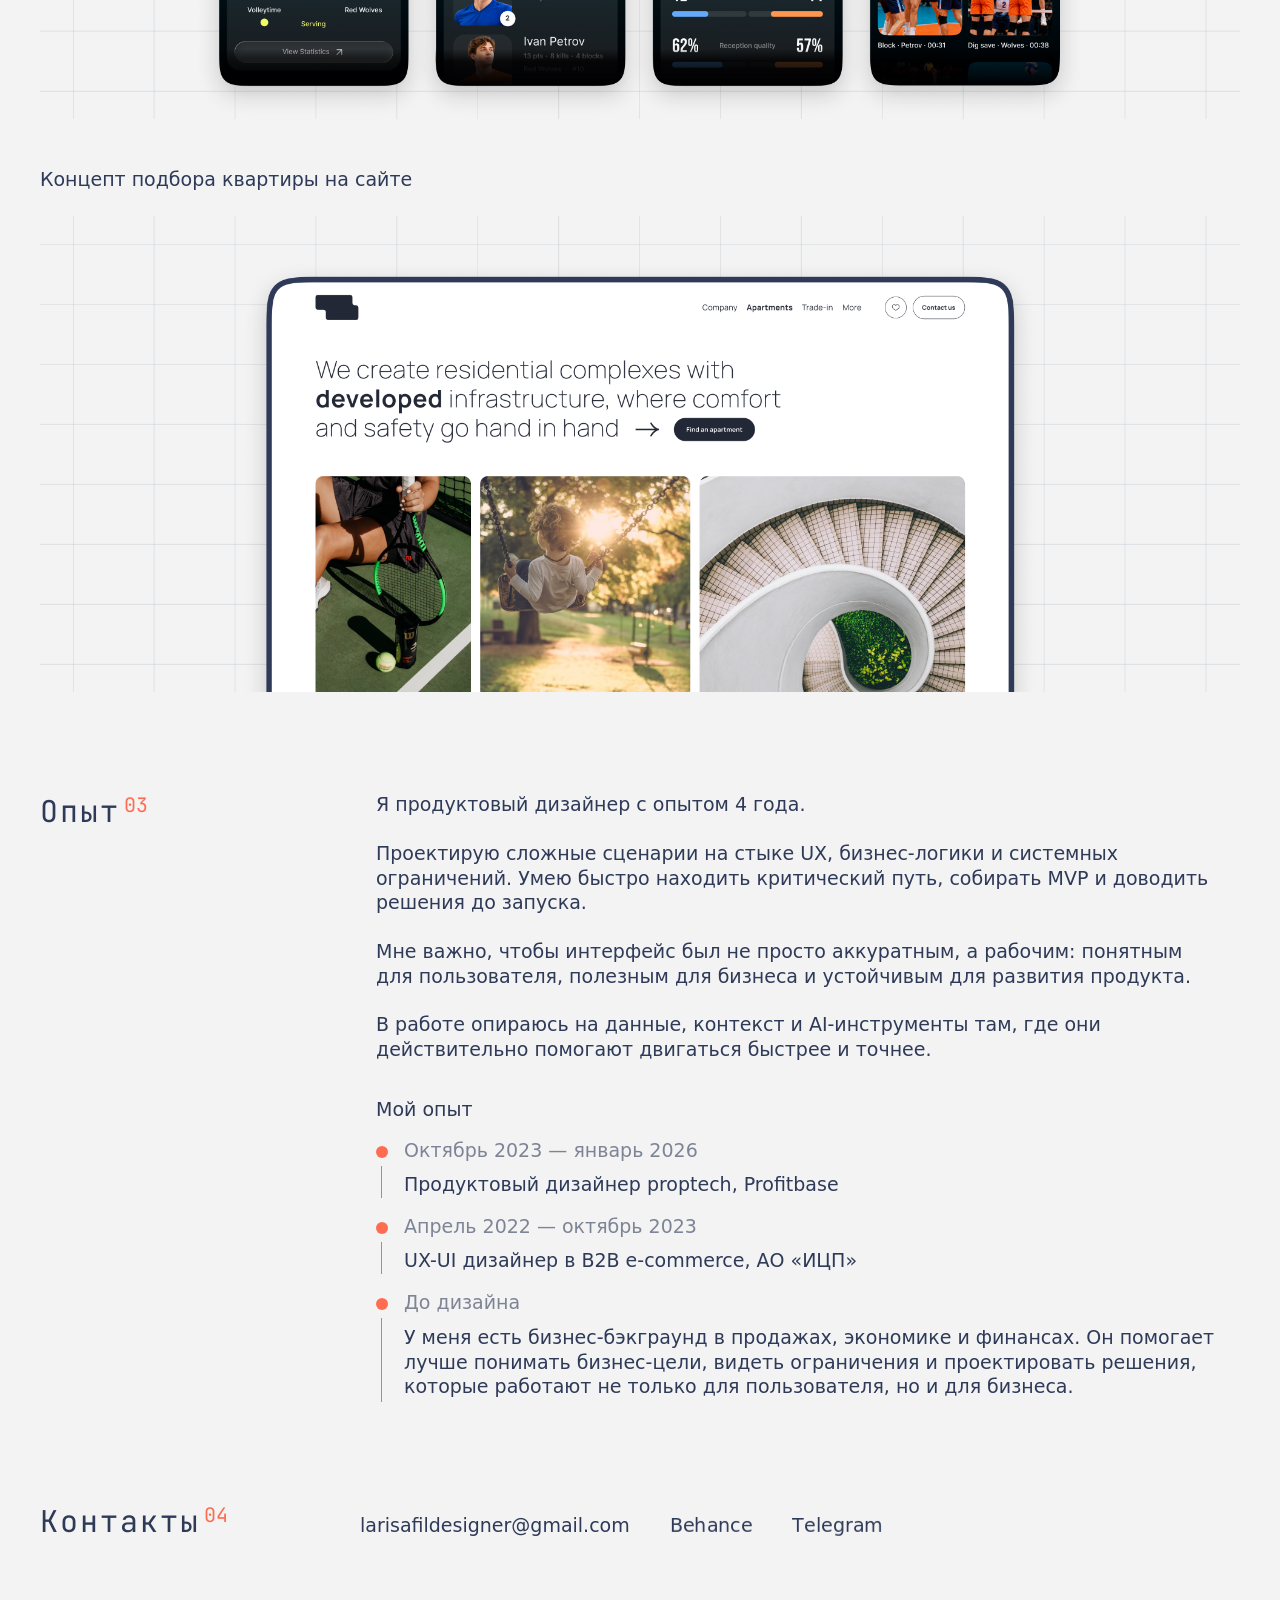
==== commit 7e45ab32: "обновления" ====
--- a/index.html
+++ b/index.html
@@ -63,7 +63,6 @@
               </a>
             </div>
             <div class="project-card-v3__actions">
-              <div class="project-card-v3__chips"></div>
               <a class="portfolio-button portfolio-button--primary project-card-v3__cta" href="#">Посмотреть кейс</a>
             </div>
           </div>
@@ -100,78 +99,50 @@
 
       <section class="portfolio-main-v3" aria-labelledby="hero-title">
         <div class="portfolio-hero-v3">
-          <div class="portfolio-hero-v3__canvas">
-            <svg
-              class="portfolio-hero-v3__grid"
-              viewBox="0 0 1240 566"
-              aria-hidden="true"
-              focusable="false"
-            >
-              <g class="portfolio-hero-v3__grid-group portfolio-hero-v3__grid-group--top">
-                <line x1="60" y1="70" x2="1180" y2="70" pathLength="100"></line>
-                <line x1="60" y1="155.2" x2="1180" y2="155.2" pathLength="100"></line>
-              </g>
-              <g class="portfolio-hero-v3__grid-group portfolio-hero-v3__grid-group--middle">
-                <line x1="60" y1="240.4" x2="1180" y2="240.4" pathLength="100"></line>
-                <line x1="60" y1="325.6" x2="1180" y2="325.6" pathLength="100"></line>
-              </g>
-              <g class="portfolio-hero-v3__grid-group portfolio-hero-v3__grid-group--bottom">
-                <line x1="60" y1="410.8" x2="1180" y2="410.8" pathLength="100"></line>
-                <line x1="60" y1="496" x2="1180" y2="496" pathLength="100"></line>
-              </g>
-              <g class="portfolio-hero-v3__grid-group portfolio-hero-v3__grid-group--verticals">
-                <line x1="60" y1="70" x2="60" y2="496" pathLength="100"></line>
-                <line x1="134.67" y1="70" x2="134.67" y2="496" pathLength="100"></line>
-                <line x1="209.33" y1="70" x2="209.33" y2="496" pathLength="100"></line>
-                <line x1="284" y1="70" x2="284" y2="496" pathLength="100"></line>
-                <line x1="358.67" y1="70" x2="358.67" y2="496" pathLength="100"></line>
-                <line x1="433.33" y1="70" x2="433.33" y2="496" pathLength="100"></line>
-                <line x1="508" y1="70" x2="508" y2="496" pathLength="100"></line>
-                <line x1="582.67" y1="70" x2="582.67" y2="496" pathLength="100"></line>
-                <line x1="657.33" y1="70" x2="657.33" y2="496" pathLength="100"></line>
-                <line x1="732" y1="70" x2="732" y2="496" pathLength="100"></line>
-                <line x1="806.67" y1="70" x2="806.67" y2="496" pathLength="100"></line>
-                <line x1="881.33" y1="70" x2="881.33" y2="496" pathLength="100"></line>
-                <line x1="956" y1="70" x2="956" y2="496" pathLength="100"></line>
-                <line x1="1030.67" y1="70" x2="1030.67" y2="496" pathLength="100"></line>
-                <line x1="1105.33" y1="70" x2="1105.33" y2="496" pathLength="100"></line>
-                <line x1="1180" y1="70" x2="1180" y2="496" pathLength="100"></line>
-              </g>
-            </svg>
-            <div class="portfolio-hero-v3__copy">
-              <h1 class="portfolio-h1-v3" id="hero-title">
-                <span class="portfolio-h1-v3__line portfolio-h1-v3__line--signature">
-                  <span class="portfolio-h1-v3__lead">
-                    <span data-content="hero.introStart">Продуктовый</span>
-                    <span class="portfolio-h1-v3__lead-tail">
-                      <span data-content="hero.introEnd">дизайнер</span>
-                      <img
-                        class="portfolio-h1-v3__badge"
-                        src="./assets/hero-avatar-chip-v3.png"
-                        alt="Портрет Ларисы Филипповской"
-                        width="190"
-                        height="190"
-                        data-content-src="hero.badgeSrc"
-                        data-content-alt="hero.badgeAlt"
-                        data-content-width="hero.badgeWidth"
-                        data-content-height="hero.badgeHeight"
-                        decoding="async"
-                        fetchpriority="high"
-                      >
-                    </span>
-                  </span>
-                </span>
-              </h1>
-              <p class="portfolio-hero-v3__subhead" data-content="hero.subhead">Проектирую сложные сценарии, где&nbsp;важно связать UX, бизнес-логику&nbsp;и&nbsp;ограничения&nbsp;системы</p>
-            </div>
-          </div>
+          <h1 class="portfolio-hero-v3__title" id="hero-title">
+            Лариса Филипповская — продуктовый дизайнер
+          </h1>
+          <nav class="portfolio-word-map" aria-label="Быстрые разделы портфолио">
+            <div class="portfolio-word-map__group portfolio-word-map__group--cases">
+              <p class="portfolio-word-map__note" aria-hidden="true">
+                <span>Показываю проекты, где&nbsp;сложная</span>
+                <span>логика превращается в понятные</span>
+                <span>сценарии и&nbsp;решения для&nbsp;запуска</span>
+              </p>
+              <a class="portfolio-word-map__item" href="#works">Кейсы</a>
+            </div>
+            <div class="portfolio-word-map__group portfolio-word-map__group--concepts">
+              <p class="portfolio-word-map__note" aria-hidden="true">
+                <span>Пробую новые идеи через&nbsp;быстрые</span>
+                <span>прототипы, визуальные решения</span>
+                <span>и&nbsp;проверяю продуктовые гипотезы</span>
+              </p>
+              <a class="portfolio-word-map__item" href="#concepts">Концепты</a>
+            </div>
+            <div class="portfolio-word-map__group portfolio-word-map__group--experience">
+              <p class="portfolio-word-map__note" aria-hidden="true">
+                <span>Проектирую сложные сценарии,</span>
+                <span>где&nbsp;важно связать UX, бизнес-</span>
+                <span>логику и&nbsp;ограничения системы</span>
+              </p>
+              <a class="portfolio-word-map__item" href="#about">Опыт</a>
+            </div>
+            <div class="portfolio-word-map__group portfolio-word-map__group--contacts">
+              <p class="portfolio-word-map__note" aria-hidden="true">
+                <span>Расскажите о&nbsp;продукте, команде</span>
+                <span>или&nbsp;задаче — буду рада</span>
+                <span>разобраться и&nbsp;найти решение</span>
+              </p>
+              <a class="portfolio-word-map__item" href="#contact">Контакты</a>
+            </div>
+          </nav>
         </div>
       </section>
 
       <div class="portfolio-content-v3">
         <section class="portfolio-section-v3 reveal" id="about" aria-labelledby="about-title">
           <div class="portfolio-section-v3__title">
-            <h2 class="portfolio-h3-v3" id="about-title"><span data-content="about.title">Обо&nbsp;мне</span> <span class="portfolio-h3-v3__index">02</span></h2>
+            <h2 class="portfolio-h3-v3" id="about-title"><span data-content="about.title">Опыт</span> <span class="portfolio-h3-v3__index">03</span></h2>
           </div>
           <div class="portfolio-section-v3__content">
             <div class="portfolio-copy-v3" data-content-about>
@@ -232,12 +203,11 @@
               </div>
               <a class="project-card-v3__media" href="./work/paid-booking/index.html" aria-label="Открыть кейс Онлайн-бронирование для&nbsp;застройщика">
                 <img
-                  src="./assets/work-card-booking.png?v=20260714-cover"
-                  srcset="./assets/work-card-booking-1980.png?v=20260714-cover 1980w, ./assets/work-card-booking-2640.png?v=20260714-cover 2640w, ./assets/work-card-booking.png?v=20260714-cover 3960w"
+                  src="./assets/work-card-booking-v2.png?v=20260805-card"
                   sizes="(max-width: 719px) calc(100vw - 40px), (max-width: 1023px) calc(100vw - 48px), (max-width: 1439px) calc(100vw - 80px), 1320px"
                   alt="Превью кейса Онлайн-бронирование для&nbsp;застройщика"
                   width="3960"
-                  height="1568"
+                  height="1572"
                   loading="lazy"
                   decoding="async"
                 >
@@ -260,8 +230,7 @@
               </div>
               <a class="project-card-v3__media" href="./work/documents-in-deal/index.html" aria-label="Открыть кейс Документы в&nbsp;сделке застройщика">
                 <img
-                  src="./assets/work-card-documents.png?v=20260714-cover"
-                  srcset="./assets/work-card-documents-1980.png?v=20260714-cover 1980w, ./assets/work-card-documents-2640.png?v=20260714-cover 2640w, ./assets/work-card-documents.png?v=20260714-cover 3960w"
+                  src="./assets/work-card-documents-v2.png?v=20260805-card"
                   sizes="(max-width: 719px) calc(100vw - 40px), (max-width: 1023px) calc(100vw - 48px), (max-width: 1439px) calc(100vw - 80px), 1320px"
                   alt="Превью кейса Документы в&nbsp;сделке застройщика"
                   width="3960"
@@ -275,7 +244,32 @@
             <div class="project-card-v3 project-card-v3--static">
               <div class="project-card-v3__content">
                 <div class="project-card-v3__text">
-                  <h3 class="project-card-v3__title">Концепт согласования платежей</h3>
+                  <h3 class="project-card-v3__title">Концепт подбора квартиры на&nbsp;сайте</h3>
+                </div>
+                <div class="project-card-v3__actions">
+                  <div class="project-card-v3__chips" aria-label="Теги кейса">
+                    <span class="project-card-v3__chip">B2C</span>
+                    <span class="project-card-v3__chip project-card-v3__chip--concept">Концепт</span>
+                  </div>
+                </div>
+              </div>
+              <div class="project-card-v3__media">
+                <img
+                  src="./assets/concept-card-residential-v1.png"
+                  sizes="(max-width: 719px) calc(100vw - 40px), (max-width: 1023px) calc(100vw - 48px), (max-width: 1439px) calc(100vw - 80px), 1320px"
+                  alt="Превью концепта подбора квартиры на&nbsp;сайте"
+                  width="3960"
+                  height="1572"
+                  loading="lazy"
+                  decoding="async"
+                >
+              </div>
+            </div>
+
+            <div class="project-card-v3 project-card-v3--static">
+              <div class="project-card-v3__content">
+                <div class="project-card-v3__text">
+                  <h3 class="project-card-v3__title">Концепт дашборда для&nbsp;поддержки</h3>
                 </div>
                 <div class="project-card-v3__actions">
                   <div class="project-card-v3__chips" aria-label="Теги кейса">
@@ -286,32 +280,7 @@
               </div>
               <div class="project-card-v3__media">
                 <img
-                  src="./assets/work-card-payments.png?v=20260729-333"
-                  alt="Превью концепта согласования платежей"
-                  width="3960"
-                  height="1572"
-                  loading="lazy"
-                  decoding="async"
-                >
-              </div>
-            </div>
-
-            <div class="project-card-v3 project-card-v3--static">
-              <div class="project-card-v3__content">
-                <div class="project-card-v3__text">
-                  <h3 class="project-card-v3__title">Концепт дашборда для&nbsp;поддержки</h3>
-                </div>
-                <div class="project-card-v3__actions">
-                  <div class="project-card-v3__chips" aria-label="Теги кейса">
-                    <span class="project-card-v3__chip">B2B</span>
-                    <span class="project-card-v3__chip project-card-v3__chip--concept">Концепт</span>
-                  </div>
-                </div>
-              </div>
-              <div class="project-card-v3__media">
-                <img
-                  src="./assets/work-card-support.png"
-                  srcset="./assets/work-card-support-1980.png 1980w, ./assets/work-card-support-2640.png 2640w, ./assets/work-card-support.png 3960w"
+                  src="./assets/concept-card-support-v2.png"
                   sizes="(max-width: 719px) calc(100vw - 40px), (max-width: 1023px) calc(100vw - 48px), (max-width: 1439px) calc(100vw - 80px), 1320px"
                   alt="Превью кейса Концепт дашборда для&nbsp;поддержки"
                   width="3960"
@@ -336,36 +305,9 @@
               </div>
               <div class="project-card-v3__media">
                 <img
-                  src="./assets/work-card-sports-concept.png"
-                  srcset="./assets/work-card-sports-concept-1980.png 1980w, ./assets/work-card-sports-concept-2640.png 2640w, ./assets/work-card-sports-concept.png 3960w"
+                  src="./assets/concept-card-volleyball-v1.png"
                   sizes="(max-width: 719px) calc(100vw - 40px), (max-width: 1023px) calc(100vw - 48px), (max-width: 1439px) calc(100vw - 80px), 1320px"
                   alt="Превью концепта спортивного приложения"
-                  width="3960"
-                  height="1572"
-                  loading="lazy"
-                  decoding="async"
-                >
-              </div>
-            </div>
-
-            <div class="project-card-v3 project-card-v3--static">
-              <div class="project-card-v3__content">
-                <div class="project-card-v3__text">
-                  <h3 class="project-card-v3__title">Концепт подбора квартиры на&nbsp;сайте</h3>
-                </div>
-                <div class="project-card-v3__actions">
-                  <div class="project-card-v3__chips" aria-label="Теги кейса">
-                    <span class="project-card-v3__chip">B2C</span>
-                    <span class="project-card-v3__chip project-card-v3__chip--concept">Концепт</span>
-                  </div>
-                </div>
-              </div>
-              <div class="project-card-v3__media">
-                <img
-                  src="./assets/work-card-apartment-concept.jpg"
-                  srcset="./assets/work-card-apartment-concept-1980.jpg 1980w, ./assets/work-card-apartment-concept-2640.jpg 2640w, ./assets/work-card-apartment-concept.jpg 3960w"
-                  sizes="(max-width: 719px) calc(100vw - 40px), (max-width: 1023px) calc(100vw - 48px), (max-width: 1439px) calc(100vw - 80px), 1320px"
-                  alt="Превью концепта подбора квартиры на&nbsp;сайте"
                   width="3960"
                   height="1572"
                   loading="lazy"
@@ -378,7 +320,7 @@
 
         <footer class="contacts-v3 reveal" id="contact">
           <div class="contacts-v3__title">
-            <h2 class="portfolio-h3-v3"><span data-content="contacts.title">Контакты</span> <span class="portfolio-h3-v3__index">03</span></h2>
+            <h2 class="portfolio-h3-v3"><span data-content="contacts.title">Контакты</span> <span class="portfolio-h3-v3__index">04</span></h2>
           </div>
           <address class="contacts-v3__links" data-content-contacts>
             <span class="contacts-v3__text">larisafildesigner@gmail.com</span>
--- a/styles.css
+++ b/styles.css
@@ -1491,8 +1491,8 @@
   --v3-hero-to-content-gap: 48px;
   --v3-section-gap: 100px;
   --v3-content-gap: 40px;
-  --v3-works-gap: 60px;
-  --v3-work-card-gap: 80px;
+  --v3-works-gap: 48px;
+  --v3-work-card-gap: 48px;
   --v3-stacked-gap: 32px;
   --v3-page-inline: 60px;
   --v3-hero-columns: 8;
@@ -1705,6 +1705,8 @@
 .page--portfolio-home-v3 .portfolio-header-v3__cv:focus-visible .portfolio-header-v3__nav-letter-track,
 .page--portfolio-home-v3 .portfolio-header-v3__nav a:hover .portfolio-header-v3__nav-letter-track,
 .page--portfolio-home-v3 .portfolio-header-v3__nav a:focus-visible .portfolio-header-v3__nav-letter-track,
+.page--portfolio-home-v3 .portfolio-word-map__item:hover .portfolio-header-v3__nav-letter-track,
+.page--portfolio-home-v3 .portfolio-word-map__item:focus-visible .portfolio-header-v3__nav-letter-track,
 .page--portfolio-home-v3 .contacts-v3__links a:hover .portfolio-header-v3__nav-letter-track,
 .page--portfolio-home-v3 .contacts-v3__links a:focus-visible .portfolio-header-v3__nav-letter-track,
 .page--portfolio-home-v3 .project-card-v3__cta:hover .portfolio-header-v3__nav-letter-track,
@@ -1721,6 +1723,14 @@
   animation-delay: calc(var(--letter-index) * 16ms);
 }
 
+.page--portfolio-home-v3 .portfolio-word-map__item:hover .portfolio-header-v3__nav-letter-track,
+.page--portfolio-home-v3 .portfolio-word-map__item:focus-visible .portfolio-header-v3__nav-letter-track {
+  animation-name: portfolioWordMapLetterRoll;
+  animation-duration: 250ms;
+  animation-timing-function: cubic-bezier(0.16, 1, 0.3, 1);
+  animation-delay: calc(var(--letter-index) * 10ms);
+}
+
 .page--portfolio-home-v3 .portfolio-header-v3__nav a:active,
 .page--portfolio-home-v3 .portfolio-header-v3__nav a[aria-current="page"] {
   border-bottom-color: transparent;
@@ -2049,6 +2059,19 @@
   align-items: start;
 }
 
+.page--portfolio-home-v3 .concepts-v3 {
+  display: grid;
+  gap: var(--v3-works-gap);
+  order: 1;
+}
+
+.page--portfolio-home-v3 .concepts-v3__grid {
+  display: grid;
+  grid-template-columns: minmax(0, 1fr);
+  gap: var(--v3-work-card-gap);
+  align-items: start;
+}
+
 .page--portfolio-home-v3 .project-card-v3 {
   display: grid;
   gap: var(--v3-space-24);
@@ -2102,6 +2125,14 @@
 
 .page--portfolio-home-v3 .project-card-v3__actions {
   flex: 0 0 auto;
+}
+
+.page--portfolio-home-v3 .project-card-v3--concept .project-card-v3__content {
+  display: block;
+}
+
+.page--portfolio-home-v3 .project-card-v3--concept .project-card-v3__actions {
+  display: none;
 }
 
 .page--portfolio-home-v3 .project-card-v3__chips {
@@ -2376,6 +2407,21 @@
   }
 }
 
+@keyframes portfolioWordMapLetterRoll {
+  0% {
+    transform: translateY(0);
+  }
+  48% {
+    transform: translateY(-0.88em);
+  }
+  82% {
+    transform: translateY(-1.28em);
+  }
+  100% {
+    transform: translateY(-1.3em);
+  }
+}
+
 @media (max-width: 1439px) {
   body.page--portfolio-home-v3 {
     --v3-page-inline: 40px;
@@ -2390,8 +2436,8 @@
     --v3-hero-to-content-gap: 40px;
     --v3-section-gap: 100px;
     --v3-content-gap: 36px;
-    --v3-works-gap: 60px;
-    --v3-work-card-gap: 80px;
+    --v3-works-gap: 48px;
+    --v3-work-card-gap: 48px;
   }
 
   .page--portfolio-home-v3 .portfolio-shell-v3 {
@@ -2424,8 +2470,8 @@
     --v3-hero-to-content-gap: 32px;
     --v3-section-gap: 100px;
     --v3-content-gap: 28px;
-    --v3-works-gap: 40px;
-    --v3-work-card-gap: 80px;
+    --v3-works-gap: 48px;
+    --v3-work-card-gap: 48px;
     --v3-stacked-gap: 32px;
   }
 
@@ -2510,8 +2556,8 @@
     --v3-hero-to-content-gap: 24px;
     --v3-section-gap: 100px;
     --v3-content-gap: 24px;
-    --v3-works-gap: 40px;
-    --v3-work-card-gap: 80px;
+    --v3-works-gap: 48px;
+    --v3-work-card-gap: 48px;
     --v3-stacked-gap: 32px;
   }
 
@@ -2738,6 +2784,8 @@
   .page--portfolio-home-v3 .portfolio-header-v3__cv:focus-visible .portfolio-header-v3__nav-letter-track,
   .page--portfolio-home-v3 .portfolio-header-v3__nav a:hover .portfolio-header-v3__nav-letter-track,
   .page--portfolio-home-v3 .portfolio-header-v3__nav a:focus-visible .portfolio-header-v3__nav-letter-track,
+  .page--portfolio-home-v3 .portfolio-word-map__item:hover .portfolio-header-v3__nav-letter-track,
+  .page--portfolio-home-v3 .portfolio-word-map__item:focus-visible .portfolio-header-v3__nav-letter-track,
   .page--portfolio-home-v3 .contacts-v3__links a:hover .portfolio-header-v3__nav-letter-track,
   .page--portfolio-home-v3 .contacts-v3__links a:focus-visible .portfolio-header-v3__nav-letter-track,
   .page--portfolio-home-v3 .project-card-v3__cta:hover .portfolio-header-v3__nav-letter-track,
@@ -2751,6 +2799,198 @@
   .page--case-documents-v1 .case-documents-v1__next:hover .portfolio-header-v3__nav-letter-track,
   .page--case-documents-v1 .case-documents-v1__next:focus-visible .portfolio-header-v3__nav-letter-track {
     animation: none;
+  }
+}
+
+/* Homepage concept 2 based on Figma node 1717:8696. */
+.page--portfolio-home-v3 .portfolio-shell-v3 {
+  padding-top: 0;
+}
+
+.page--portfolio-home-v3 .portfolio-header-v3 {
+  min-height: 37px;
+  justify-content: center;
+  padding-top: 0;
+}
+
+.page--portfolio-home-v3 .portfolio-header-v3__nav {
+  display: none;
+}
+
+.page--portfolio-home-v3 .portfolio-header-v3__indicator {
+  width: 37px;
+  height: 37px;
+  filter: blur(5px);
+  background:
+    radial-gradient(circle at 50% 50%, rgba(254, 109, 82, 0.96) 0 8%, rgba(254, 109, 82, 0.54) 18%, rgba(254, 163, 146, 0.18) 42%, rgba(254, 163, 146, 0) 70%);
+}
+
+@media (min-width: 1024px) {
+  .page--portfolio-home-v3 .portfolio-header-v3 {
+    justify-content: flex-start;
+    padding-right: 0;
+    padding-left: calc(38.611% + (19.984% / 2) - 240px + 31px);
+  }
+
+  .page--portfolio-home-v3 .portfolio-header-v3__brand {
+    position: static;
+  }
+
+  .page--portfolio-home-v3 .portfolio-header-v3__indicator {
+    position: static;
+  }
+}
+
+.page--portfolio-home-v3 .portfolio-main-v3 {
+  margin-top: 20px;
+}
+
+.page--portfolio-home-v3 .portfolio-hero-v3 {
+  min-height: 713px;
+  overflow: visible;
+}
+
+.page--portfolio-home-v3 .portfolio-hero-v3__title {
+  position: absolute;
+  width: 1px;
+  height: 1px;
+  margin: -1px;
+  padding: 0;
+  overflow: hidden;
+  clip: rect(0 0 0 0);
+  white-space: nowrap;
+  border: 0;
+}
+
+.page--portfolio-home-v3 .portfolio-word-map {
+  position: relative;
+  width: 100%;
+  max-width: 1440px;
+  min-height: 713px;
+  margin: 0 auto;
+  color: var(--v3-text-primary);
+}
+
+.page--portfolio-home-v3 .portfolio-word-map__group {
+  position: absolute;
+  left: 0;
+  width: 100%;
+  pointer-events: none;
+}
+
+.page--portfolio-home-v3 .portfolio-word-map__item {
+  position: relative;
+  display: inline-flex;
+  margin-left: var(--word-map-item-left);
+  pointer-events: auto;
+  color: inherit;
+  -webkit-text-fill-color: currentColor;
+  font-family: var(--mono-font);
+  font-size: clamp(68px, 8.056vw, 116px);
+  font-weight: 400;
+  line-height: 1.3;
+  letter-spacing: 0.02em;
+  text-decoration: none;
+  white-space: nowrap;
+  text-underline-offset: 0.12em;
+  transition:
+    color 180ms ease,
+    opacity 180ms ease;
+  z-index: 1;
+}
+
+.page--portfolio-home-v3 .portfolio-word-map__group:focus-within .portfolio-word-map__item,
+.page--portfolio-home-v3 .portfolio-word-map__group:has(.portfolio-word-map__item:hover) .portfolio-word-map__item {
+  opacity: 0.1;
+}
+
+.page--portfolio-home-v3 .portfolio-word-map__item:focus-visible {
+  outline: 2px solid var(--v3-accent);
+  outline-offset: 8px;
+}
+
+.page--portfolio-home-v3 .portfolio-word-map__group--cases {
+  --word-map-item-left: 35.972%;
+  --word-map-item-width: 24.98%;
+  --word-map-note-optical-offset: 24px;
+  top: 38px;
+}
+
+.page--portfolio-home-v3 .portfolio-word-map__group--concepts {
+  --word-map-item-left: 28.542%;
+  --word-map-item-width: 39.969%;
+  --word-map-note-optical-offset: 17px;
+  top: 198px;
+}
+
+.page--portfolio-home-v3 .portfolio-word-map__group--experience {
+  --word-map-item-left: 38.611%;
+  --word-map-item-width: 19.984%;
+  --word-map-note-optical-offset: 31px;
+  top: 358px;
+}
+
+.page--portfolio-home-v3 .portfolio-word-map__group--contacts {
+  --word-map-item-left: 29.097%;
+  --word-map-item-width: 39.969%;
+  --word-map-note-optical-offset: 31px;
+  top: 518px;
+}
+
+.page--portfolio-home-v3 .portfolio-word-map__note {
+  position: absolute;
+  left: calc(38.611% + (19.984% / 2));
+  top: 50%;
+  width: 480px;
+  min-height: 94px;
+  margin: 0;
+  color: var(--v3-accent);
+  font-family: var(--mono-font);
+  font-size: 24px;
+  font-weight: 400;
+  line-height: 1.3;
+  opacity: 0.2;
+  text-align: left;
+  text-wrap: pretty;
+  --word-map-note-optical-offset: 31px;
+  transform: translate(calc(-50% + var(--word-map-note-optical-offset, 0px)), -50%);
+  transition: opacity 180ms ease;
+  z-index: 0;
+  pointer-events: none;
+}
+
+.page--portfolio-home-v3 .portfolio-word-map__note span {
+  display: block;
+  width: 100%;
+}
+
+.page--portfolio-home-v3 .portfolio-word-map__group:focus-within .portfolio-word-map__note,
+.page--portfolio-home-v3 .portfolio-word-map__group:has(.portfolio-word-map__item:hover) .portfolio-word-map__note {
+  opacity: 1;
+}
+
+.page--portfolio-home-v3 .portfolio-word-map__group {
+  opacity: 0;
+  transform: translateY(18px);
+}
+
+.page--portfolio-home-v3.is-ready .portfolio-word-map__group {
+  animation: portfolioHeroLineRevealPremium 680ms cubic-bezier(0.22, 1, 0.36, 1) both;
+}
+.page--portfolio-home-v3.is-ready .portfolio-word-map__group--cases { animation-delay: 160ms; }
+.page--portfolio-home-v3.is-ready .portfolio-word-map__group--concepts { animation-delay: 240ms; }
+.page--portfolio-home-v3.is-ready .portfolio-word-map__group--experience { animation-delay: 320ms; }
+.page--portfolio-home-v3.is-ready .portfolio-word-map__group--contacts { animation-delay: 400ms; }
+
+@media (prefers-reduced-motion: reduce) {
+  .page--portfolio-home-v3 .portfolio-word-map__group {
+    opacity: 1;
+    transform: none;
+    animation: none !important;
+  }
+
+  .page--portfolio-home-v3 .portfolio-word-map__note {
+    opacity: 0.2;
   }
 }
 
@@ -4309,3 +4549,43 @@
   display: block;
   object-fit: contain;
 }
+
+@media (max-width: 720px) {
+  .page--portfolio-home-v3 .portfolio-hero-v3,
+  .page--portfolio-home-v3 .portfolio-word-map {
+    min-height: 620px;
+  }
+
+  .page--portfolio-home-v3 .portfolio-word-map__group--cases {
+    top: 38px;
+  }
+
+  .page--portfolio-home-v3 .portfolio-word-map__group--concepts {
+    top: 166px;
+  }
+
+  .page--portfolio-home-v3 .portfolio-word-map__group--experience {
+    top: 294px;
+  }
+
+  .page--portfolio-home-v3 .portfolio-word-map__group--contacts {
+    top: 422px;
+  }
+
+  .page--portfolio-home-v3 .portfolio-word-map__item {
+    position: absolute;
+    left: 50%;
+    top: 0;
+    width: max-content;
+    margin-left: 0;
+    transform: translateX(-50%);
+  }
+
+  .page--portfolio-home-v3 .portfolio-content-v3 {
+    margin-top: 0;
+  }
+
+  .page--portfolio-home-v3 .portfolio-word-map__note {
+    display: none;
+  }
+}
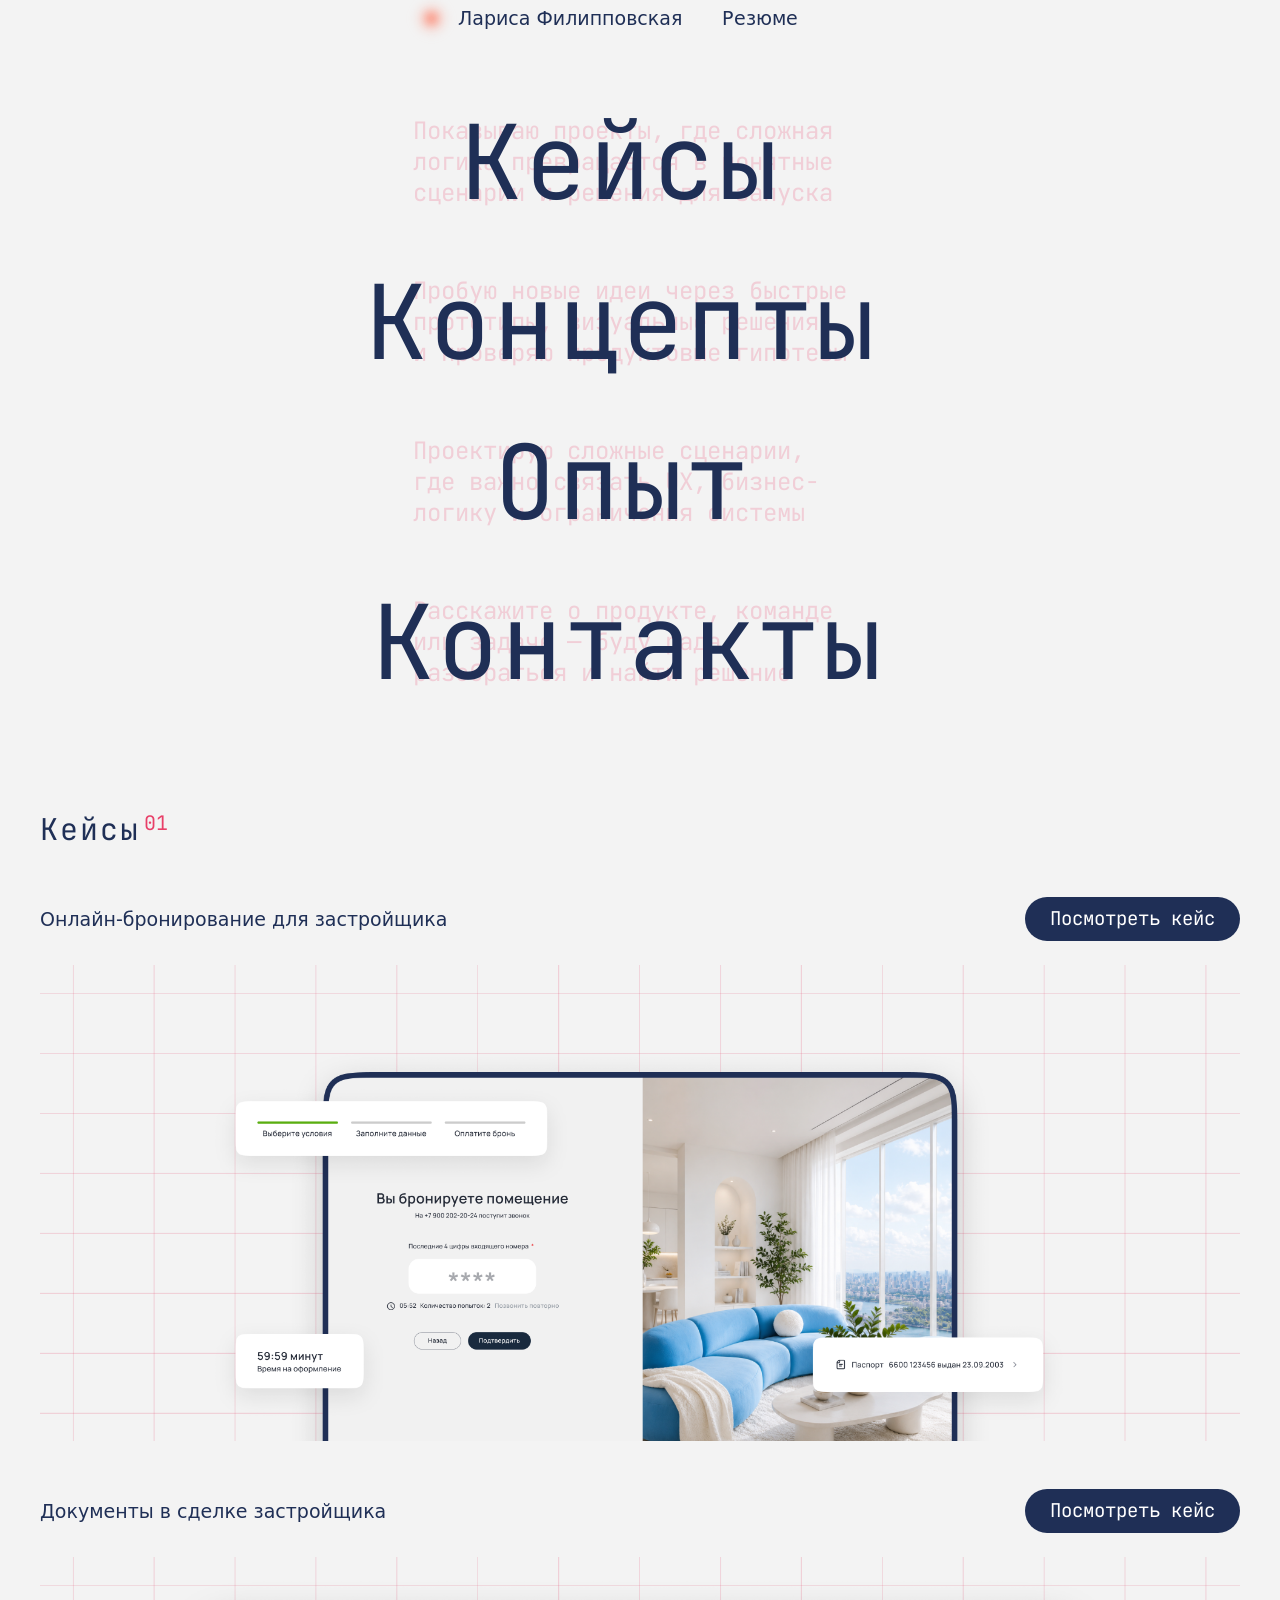
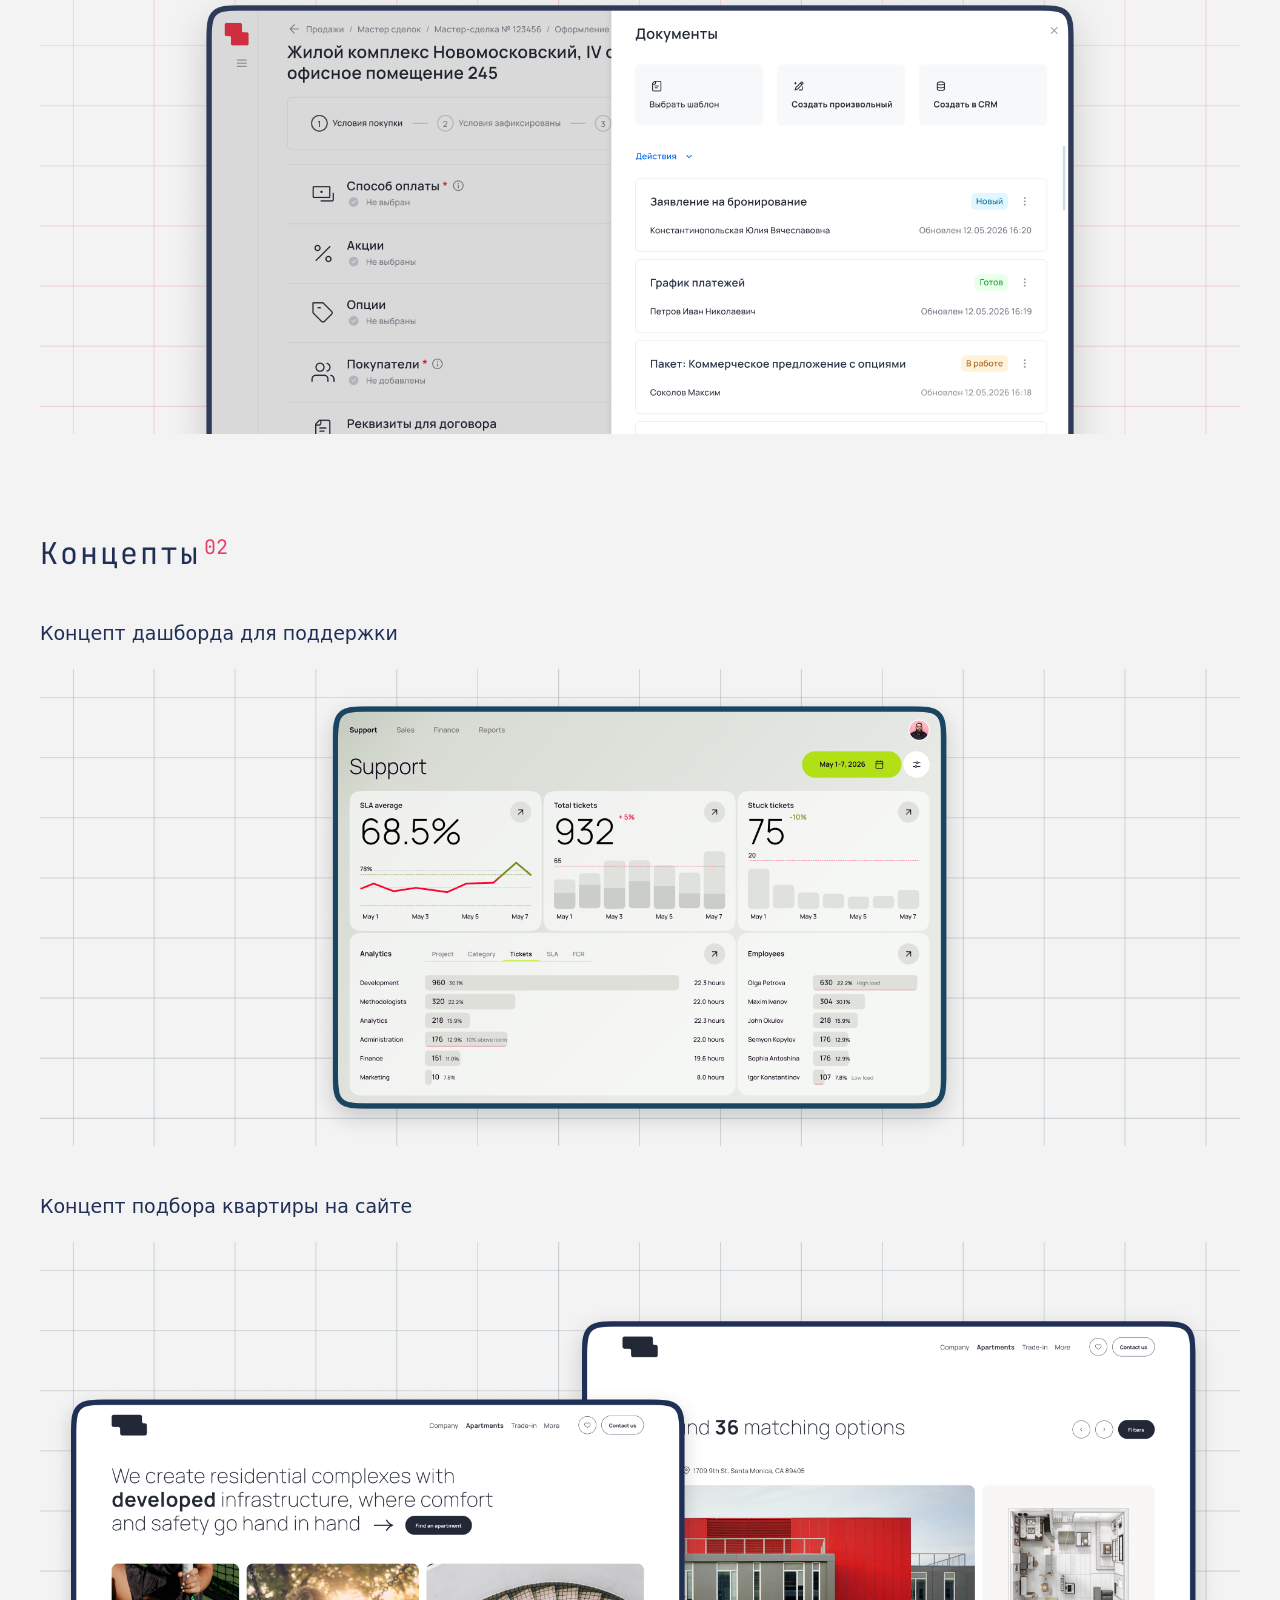
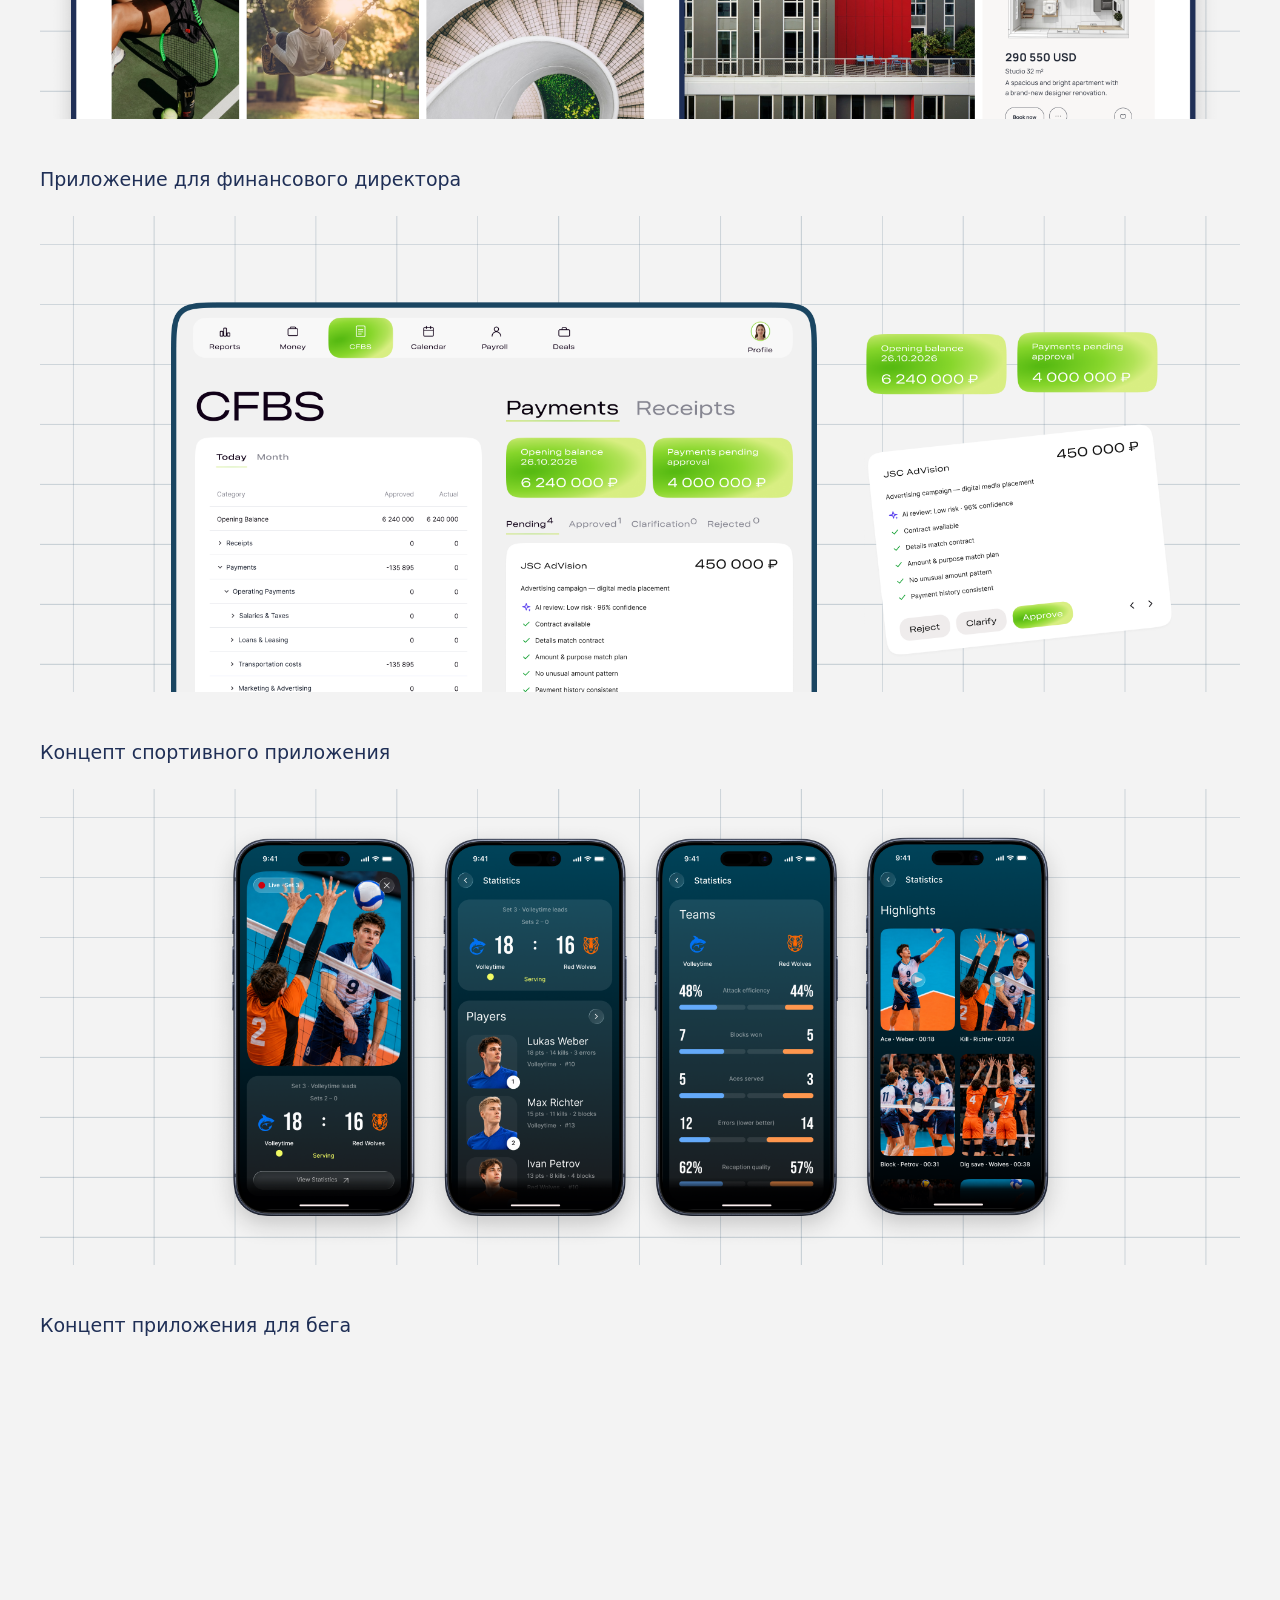
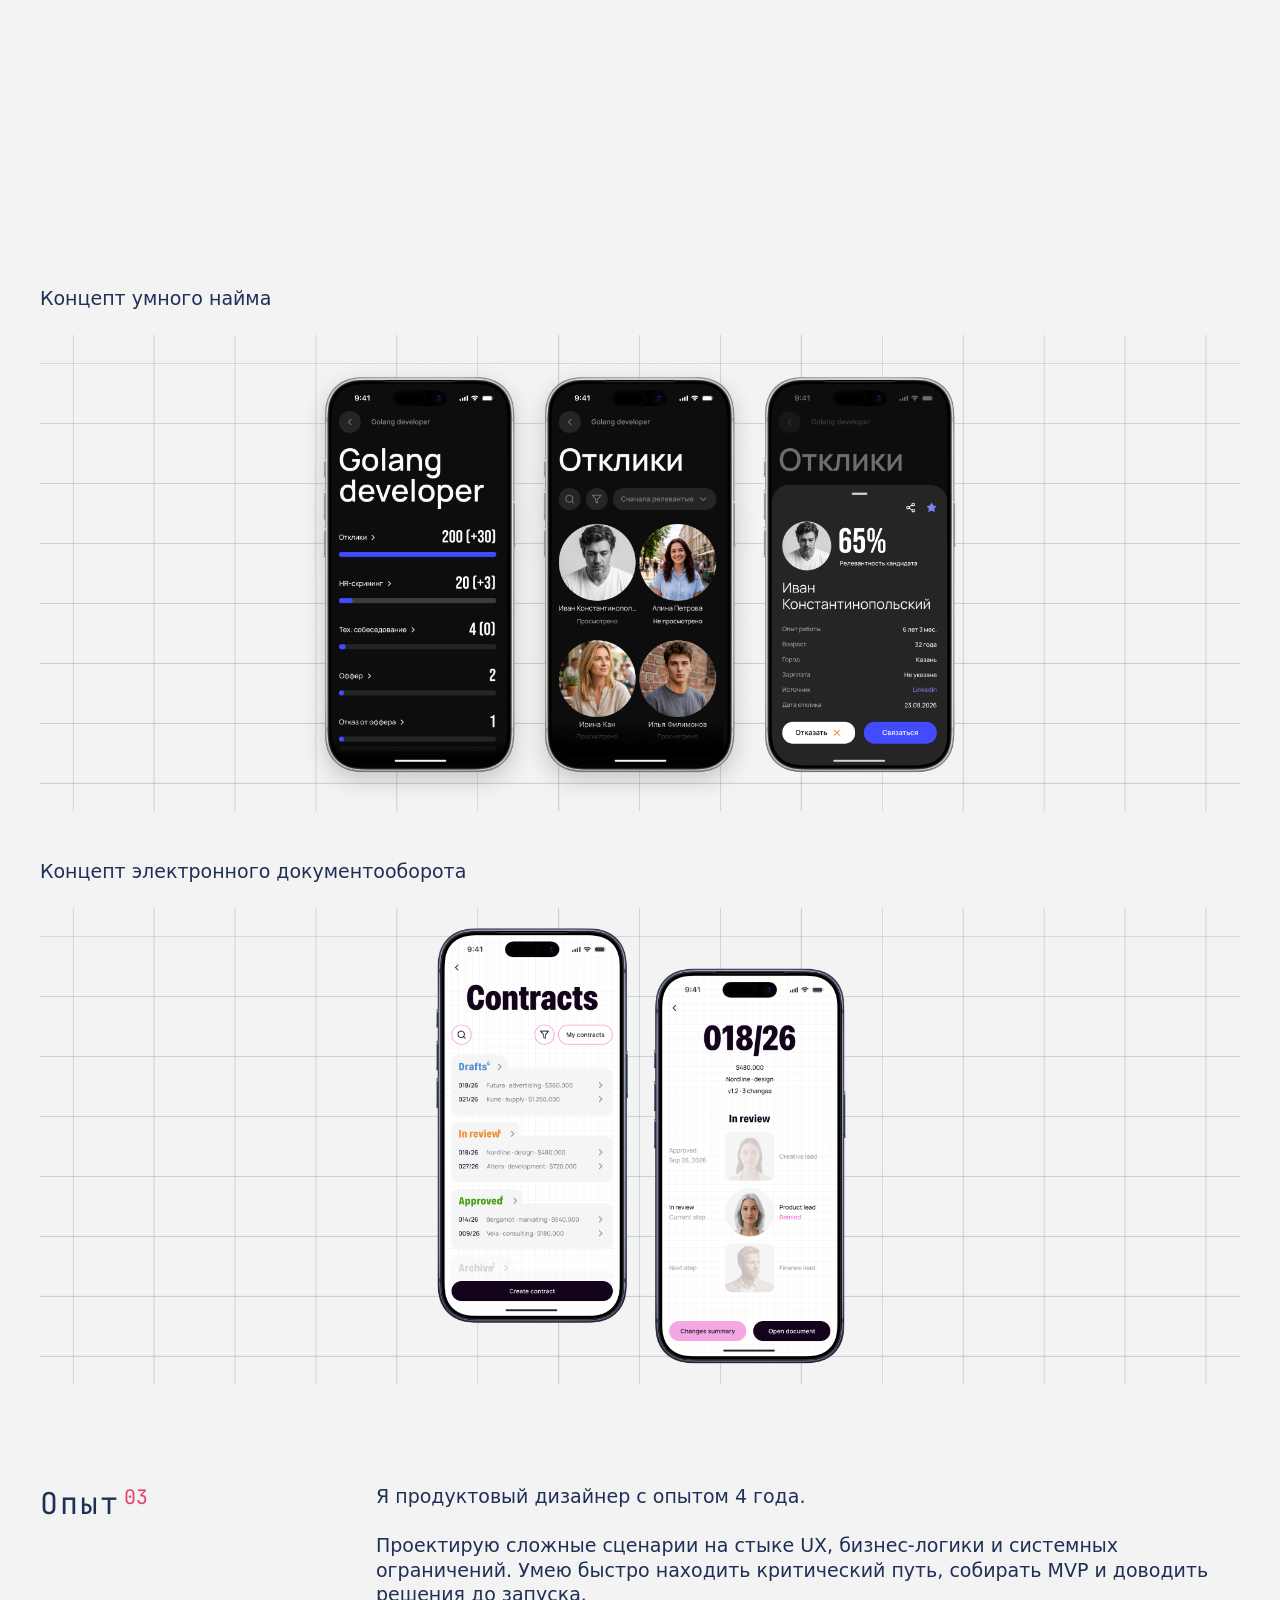
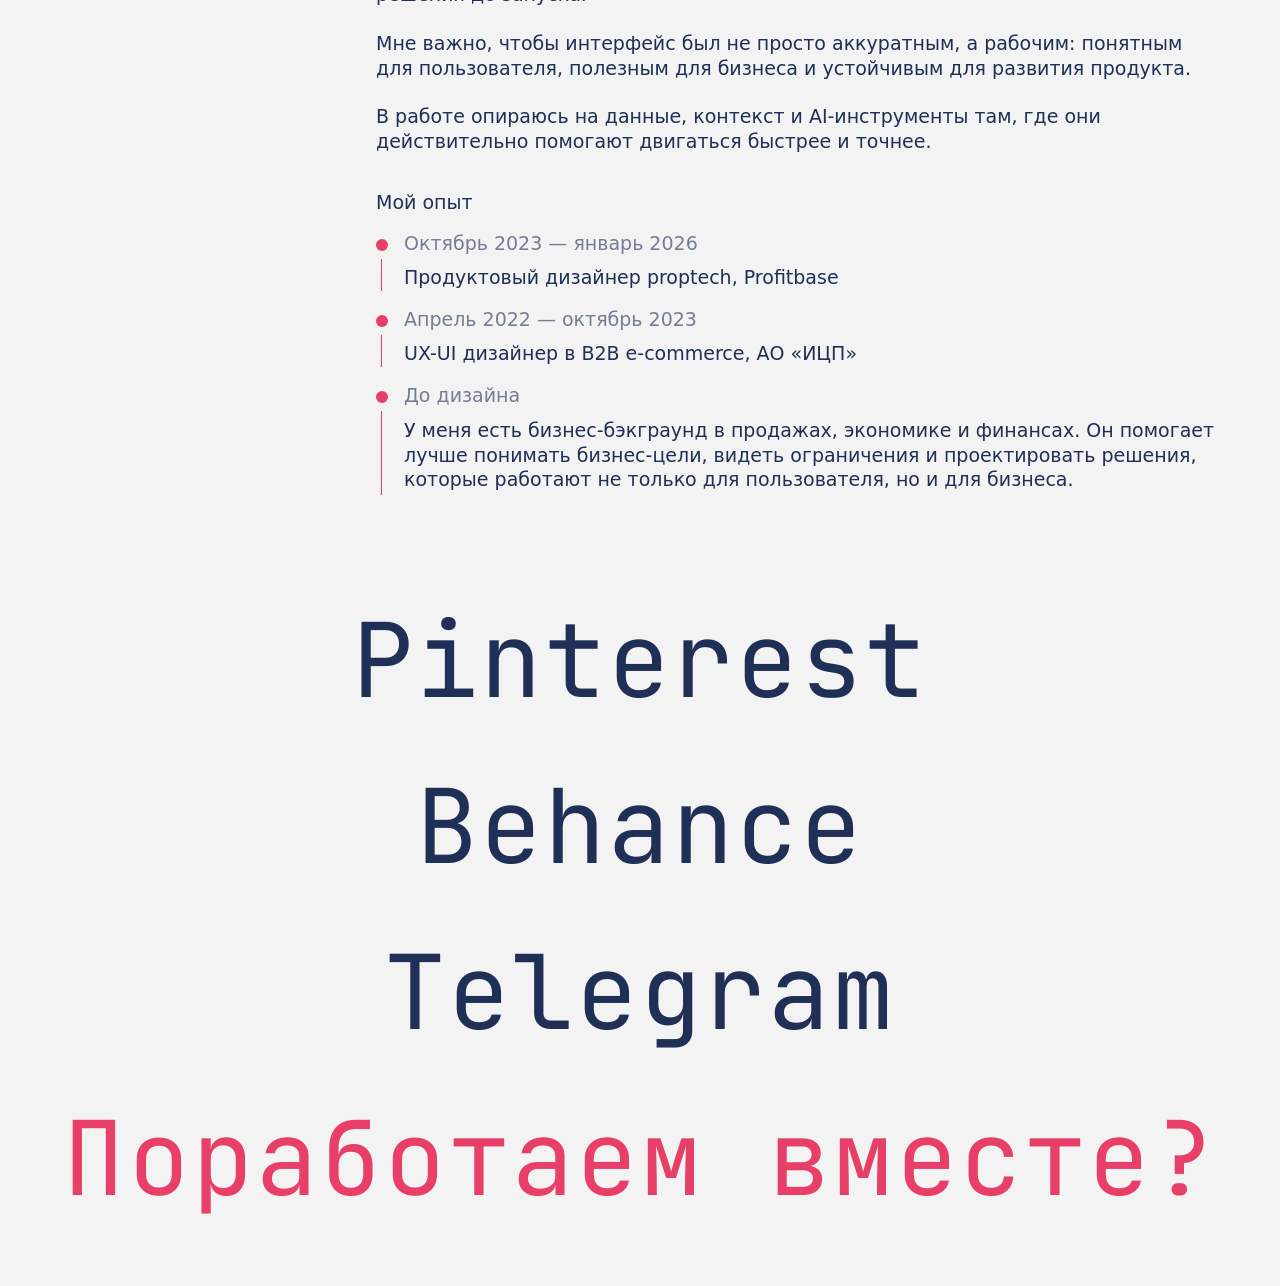
==== commit 860a4a2e: "Обновить концепты и порядок карточек" ====
--- a/index.html
+++ b/index.html
@@ -203,7 +203,7 @@
               </div>
               <a class="project-card-v3__media" href="./work/paid-booking/index.html" aria-label="Открыть кейс Онлайн-бронирование для&nbsp;застройщика">
                 <img
-                  src="./assets/work-card-booking-v2.png?v=20260805-card"
+                  src="./assets/work-card-booking-v3.png?v=20261015-card"
                   sizes="(max-width: 719px) calc(100vw - 40px), (max-width: 1023px) calc(100vw - 48px), (max-width: 1439px) calc(100vw - 80px), 1320px"
                   alt="Превью кейса Онлайн-бронирование для&nbsp;застройщика"
                   width="3960"
@@ -230,7 +230,7 @@
               </div>
               <a class="project-card-v3__media" href="./work/documents-in-deal/index.html" aria-label="Открыть кейс Документы в&nbsp;сделке застройщика">
                 <img
-                  src="./assets/work-card-documents-v2.png?v=20260805-card"
+                  src="./assets/work-card-documents-v3.png?v=20261015-card"
                   sizes="(max-width: 719px) calc(100vw - 40px), (max-width: 1023px) calc(100vw - 48px), (max-width: 1439px) calc(100vw - 80px), 1320px"
                   alt="Превью кейса Документы в&nbsp;сделке застройщика"
                   width="3960"
@@ -305,7 +305,7 @@
               </div>
               <div class="project-card-v3__media">
                 <img
-                  src="./assets/concept-card-volleyball-v1.png"
+                  src="./assets/concept-card-volleyball-v3.png?v=20261015-concepts-v3"
                   sizes="(max-width: 719px) calc(100vw - 40px), (max-width: 1023px) calc(100vw - 48px), (max-width: 1439px) calc(100vw - 80px), 1320px"
                   alt="Превью концепта спортивного приложения"
                   width="3960"
@@ -319,20 +319,18 @@
         </section>
 
         <footer class="contacts-v3 reveal" id="contact">
-          <div class="contacts-v3__title">
-            <h2 class="portfolio-h3-v3"><span data-content="contacts.title">Контакты</span> <span class="portfolio-h3-v3__index">04</span></h2>
-          </div>
           <address class="contacts-v3__links" data-content-contacts>
-            <span class="contacts-v3__text">larisafildesigner@gmail.com</span>
+            <a href="https://pin.it/4gAYWKzBb" target="_blank" rel="noreferrer">Pinterest</a>
             <a href="https://www.behance.net/6451c714" target="_blank" rel="noreferrer">Behance</a>
             <a href="https://t.me/LaChaika" target="_blank" rel="noreferrer">Telegram</a>
+            <a href="mailto:larisafildesigner@gmail.com">Поработаем вместе?</a>
           </address>
         </footer>
       </div>
     </main>
 
-    <script src="./content/site-content.js"></script>
-    <script src="./script.js"></script>
+    <script src="./content/site-content.js?v=20261015-concepts-v3"></script>
+    <script src="./script.js?v=20261015-document-flow"></script>
   </body>
 </html>
 
--- a/styles.css
+++ b/styles.css
@@ -1,18 +1,18 @@
 :root {
   color-scheme: light;
-  --site-text-primary: #2e3a58;
-  --site-text-secondary: rgb(46 58 88 / 0.6);
-  --portfolio-btn-text-primary: #2e3a58;
+  --site-text-primary: #1f2f56;
+  --site-text-secondary: rgb(31 47 86 / 0.6);
+  --portfolio-btn-text-primary: #1f2f56;
   --portfolio-btn-text-inverse: #ffffff;
-  --portfolio-btn-accent: #fe6d52;
-  --portfolio-btn-focus: #2e3a58;
+  --portfolio-btn-accent: #e83f68;
+  --portfolio-btn-focus: #1f2f56;
   --portfolio-btn-press: #6c6e73;
   --portfolio-btn-padding-x: 24px;
   --portfolio-btn-padding-y: 16px;
   --portfolio-btn-radius: 60px;
   --portfolio-btn-font-size: 20px;
   --portfolio-btn-line-height: 1.3;
-  --figjam-cursor: url("data:image/svg+xml,%3Csvg xmlns='http://www.w3.org/2000/svg' width='28' height='28' viewBox='0 0 28 28' fill='none'%3E%3Cpath d='M5.5 3.75c-.56 0-1.02.46-1.02 1.02v16.7c0 .9 1.08 1.35 1.72.72l3.93-3.9 2.9 5.15c.27.48.88.65 1.36.38l1.79-1.01c.48-.27.65-.88.38-1.36l-2.91-5.18h5.57c.92 0 1.35-1.11.69-1.73L6.22 4.03a1.02 1.02 0 0 0-.72-.28Z' fill='white' stroke='%23fe6d52' stroke-width='1' stroke-linejoin='round'/%3E%3C/svg%3E");
+  --figjam-cursor: url("data:image/svg+xml,%3Csvg xmlns='http://www.w3.org/2000/svg' width='28' height='28' viewBox='0 0 28 28' fill='none'%3E%3Cpath d='M5.5 3.75c-.56 0-1.02.46-1.02 1.02v16.7c0 .9 1.08 1.35 1.72.72l3.93-3.9 2.9 5.15c.27.48.88.65 1.36.38l1.79-1.01c.48-.27.65-.88.38-1.36l-2.91-5.18h5.57c.92 0 1.35-1.11.69-1.73L6.22 4.03a1.02 1.02 0 0 0-.72-.28Z' fill='white' stroke='%23e83f68' stroke-width='1' stroke-linejoin='round'/%3E%3C/svg%3E");
   --bg: #f7f6f3;
   --surface: rgba(255, 255, 255, 0.86);
   --surface-strong: #ffffff;
@@ -31,6 +31,7 @@
   --body-font: Inter, "Segoe UI", system-ui, -apple-system, BlinkMacSystemFont, sans-serif;
   --mono-font: "JetBrains Mono", "IBM Plex Mono", "Roboto Mono", monospace;
 }
+
 
 :root[data-theme="dark"] {
   color-scheme: dark;
@@ -953,7 +954,7 @@
   --color-page-bg: #ffffff;
   --color-text-primary: var(--site-text-primary);
   --color-text-secondary: var(--site-text-secondary);
-  --color-accent: #fe6d52;
+  --color-accent: #e83f68;
   --btn-link-default: #0732de;
   --btn-link-hover: #051969;
   --btn-link-press: #030d32;
@@ -1470,7 +1471,7 @@
   --v3-bg: #f3f3f3;
   --v3-text-primary: var(--site-text-primary);
   --v3-text-secondary: var(--site-text-secondary);
-  --v3-accent: #fe6d52;
+  --v3-accent: #e83f68;
   --v3-btn-text-primary: var(--portfolio-btn-text-primary);
   --v3-btn-text-inverse: var(--portfolio-btn-text-inverse);
   --v3-btn-accent: var(--portfolio-btn-accent);
@@ -2998,7 +2999,7 @@
   --case-bg: #f3f3f3;
   --case-text-primary: var(--site-text-primary);
   --case-text-secondary: var(--site-text-secondary);
-  --case-accent: #fe6d52;
+  --case-accent: #e83f68;
   --case-dot-color: rgba(46, 58, 88, 0.2);
   --case-dot-size: 24px;
   --case-space-16: 16px;
@@ -3463,7 +3464,7 @@
   --case-documents-bg: #f3f3f3;
   --case-documents-text-primary: var(--site-text-primary);
   --case-documents-text-secondary: var(--site-text-secondary);
-  --case-documents-accent: #fe6d52;
+  --case-documents-accent: #e83f68;
   --case-documents-dot-color: rgba(46, 58, 88, 0.2);
   --case-documents-dot-size: 24px;
   --case-documents-space-16: 16px;
@@ -4589,3 +4590,56 @@
     display: none;
   }
 }
+
+/* Figma contact block: large centered links on their own visual stage. */
+.page--portfolio-home-v3 .contacts-v3 {
+  display: block;
+}
+
+.page--portfolio-home-v3 .contacts-v3__title {
+  display: none;
+}
+
+.page--portfolio-home-v3 .contacts-v3__links {
+  display: flex;
+  flex-direction: column;
+  align-items: center;
+  justify-content: center;
+  gap: 32px;
+  width: 100%;
+  margin: 0;
+  text-align: center;
+}
+
+.page--portfolio-home-v3 .contacts-v3__links a,
+.page--portfolio-home-v3 .contacts-v3__copy,
+.page--portfolio-home-v3 .contacts-v3__text {
+  min-height: 0;
+  font-family: "JetBrains Mono", monospace;
+  font-size: clamp(40px, 8.05vw, 116px);
+  font-weight: 400;
+  line-height: 1.3;
+  letter-spacing: 0.02em;
+  text-align: center;
+  white-space: normal;
+}
+
+.page--portfolio-home-v3 .contacts-v3__links a:last-child {
+  color: var(--v3-accent);
+}
+
+@media (max-width: 719px) {
+  .page--portfolio-home-v3 .contacts-v3__title {
+    display: none;
+  }
+
+  .page--portfolio-home-v3 .contacts-v3__links {
+    gap: 24px;
+  }
+
+  .page--portfolio-home-v3 .contacts-v3__links a,
+  .page--portfolio-home-v3 .contacts-v3__copy,
+  .page--portfolio-home-v3 .contacts-v3__text {
+    font-size: clamp(32px, 11vw, 64px);
+  }
+}
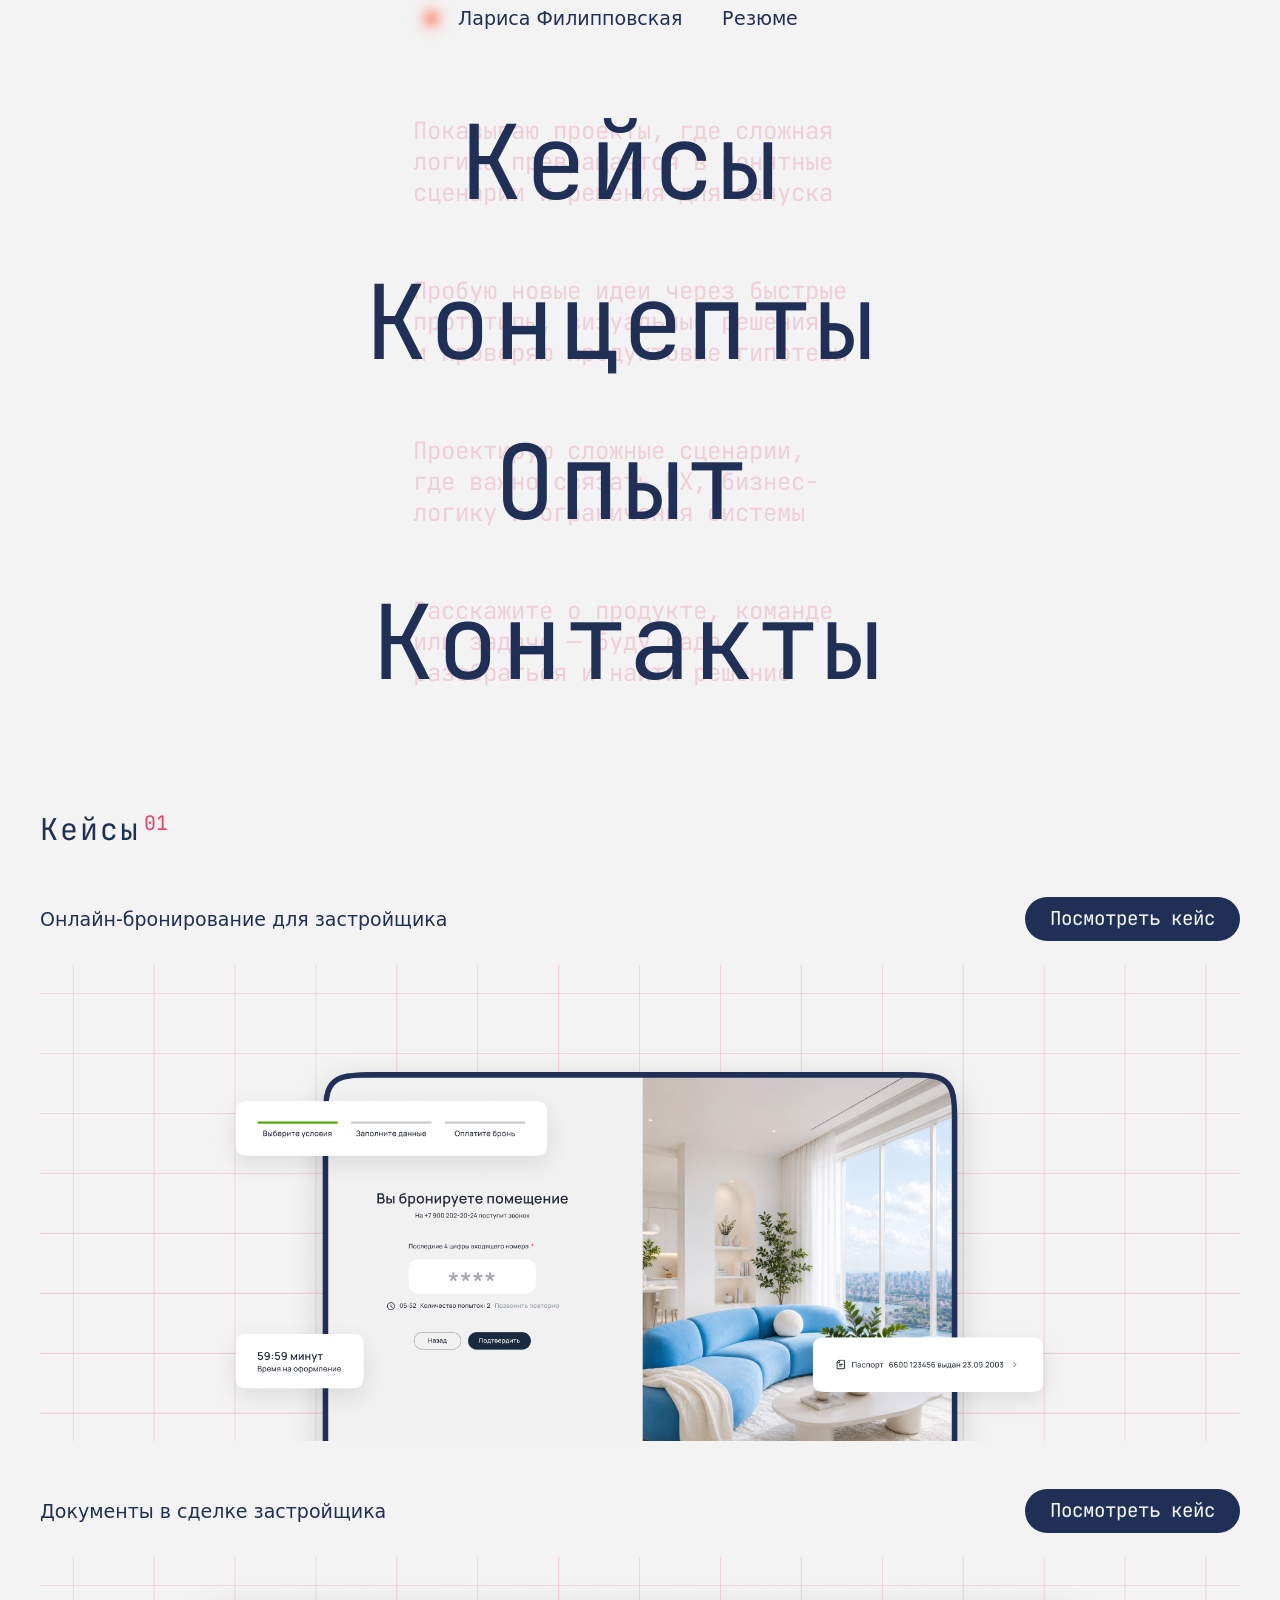
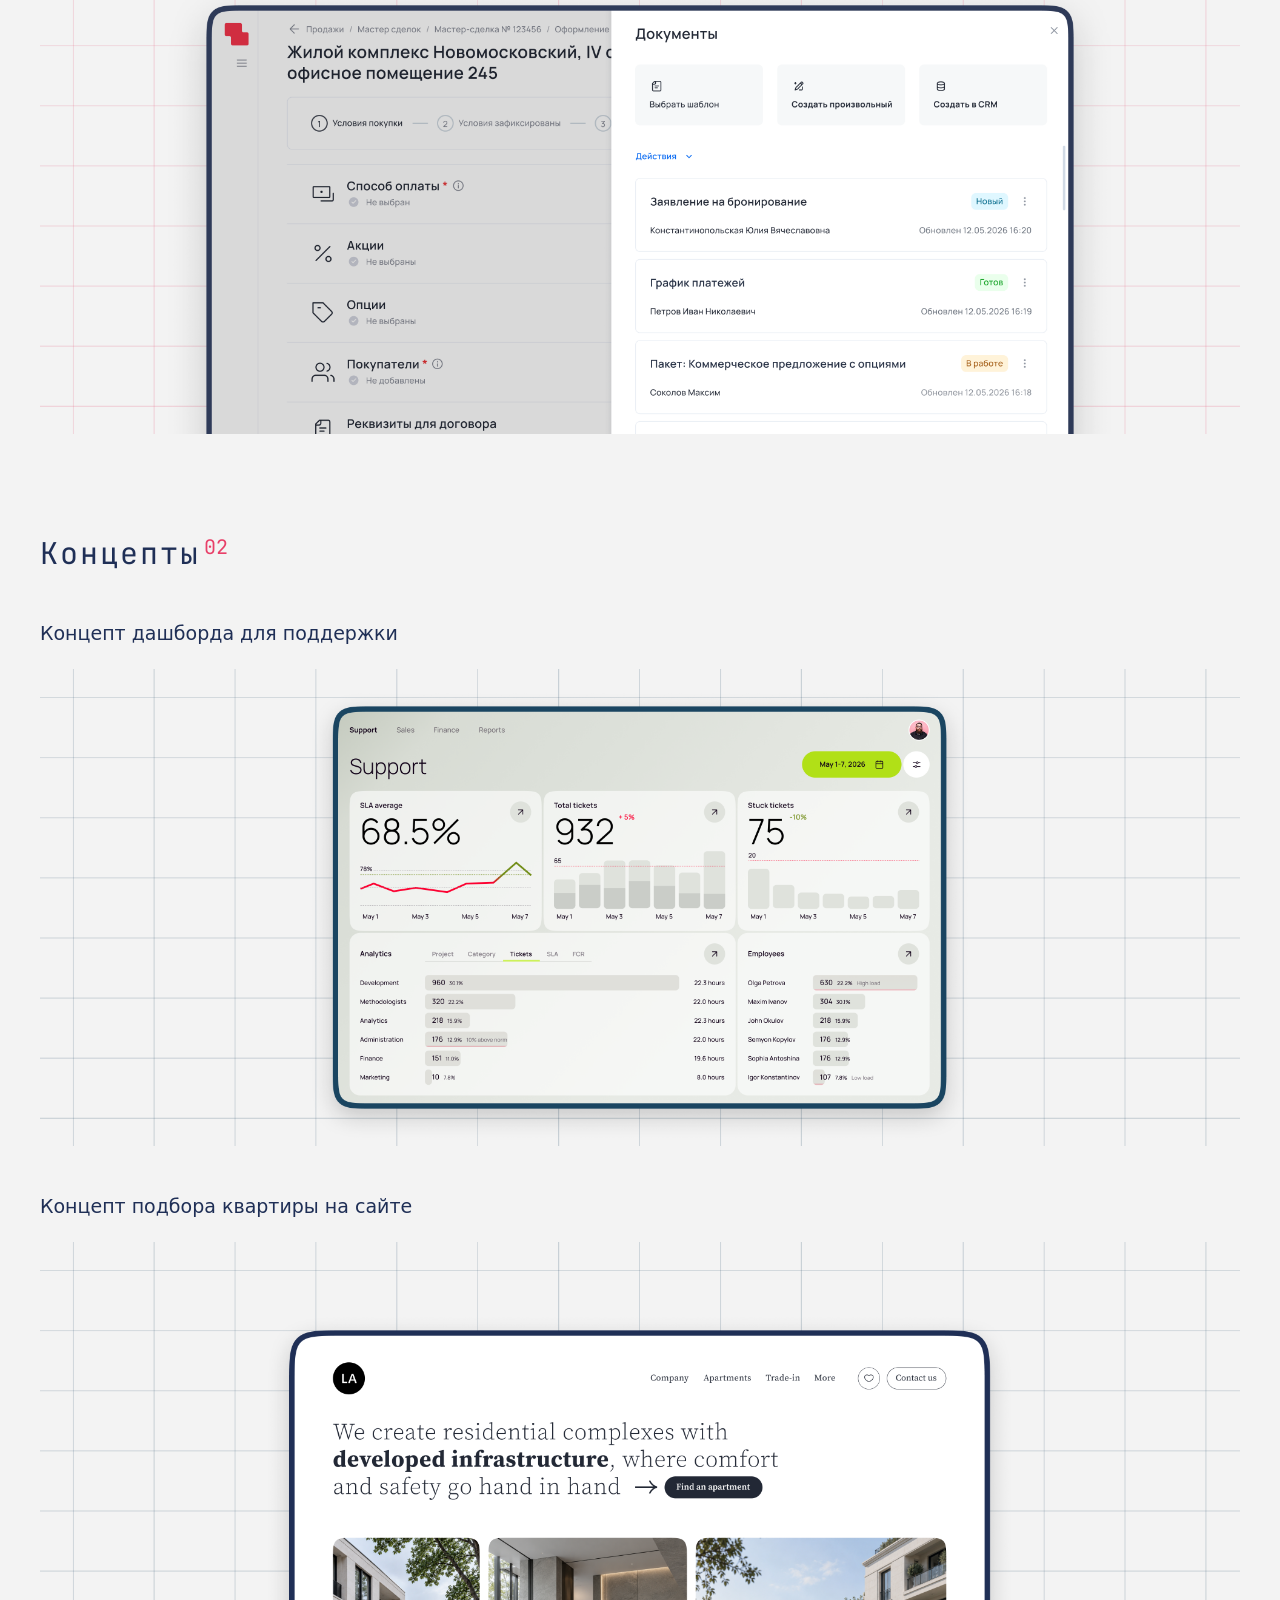
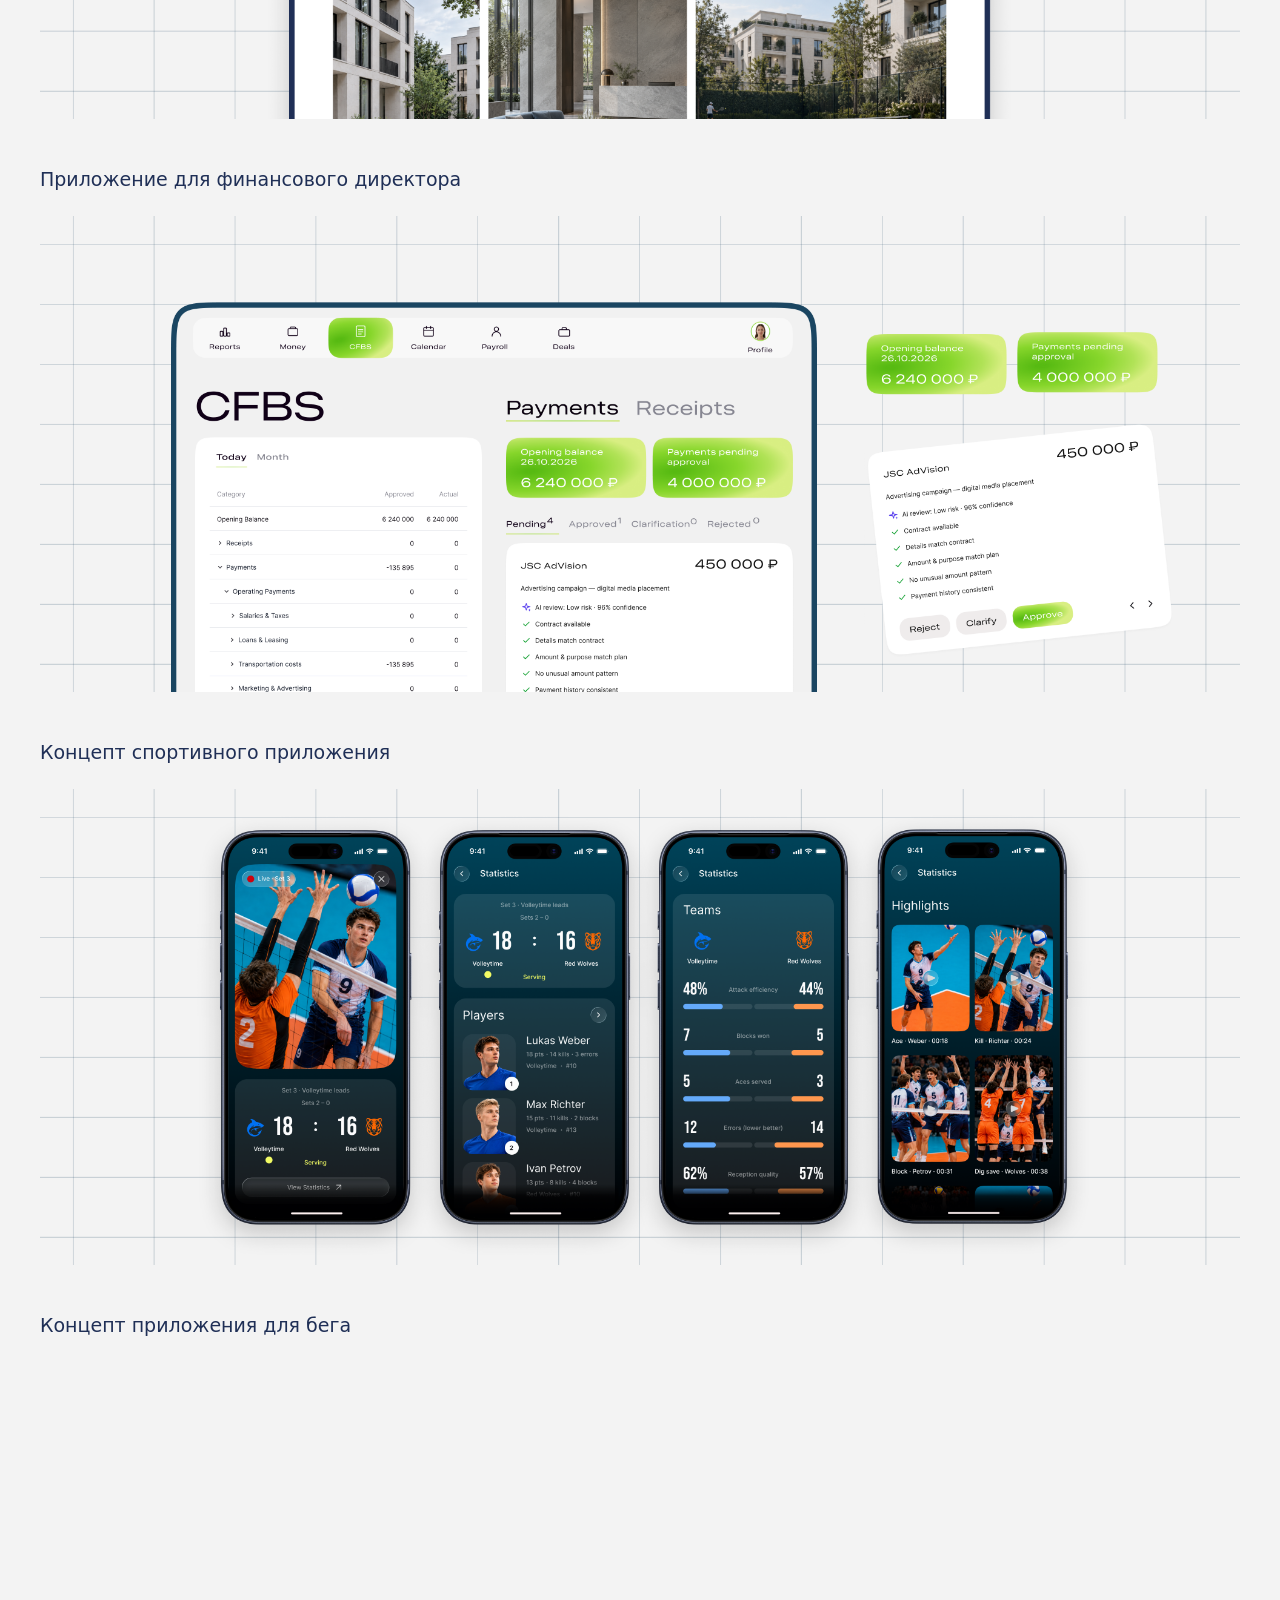
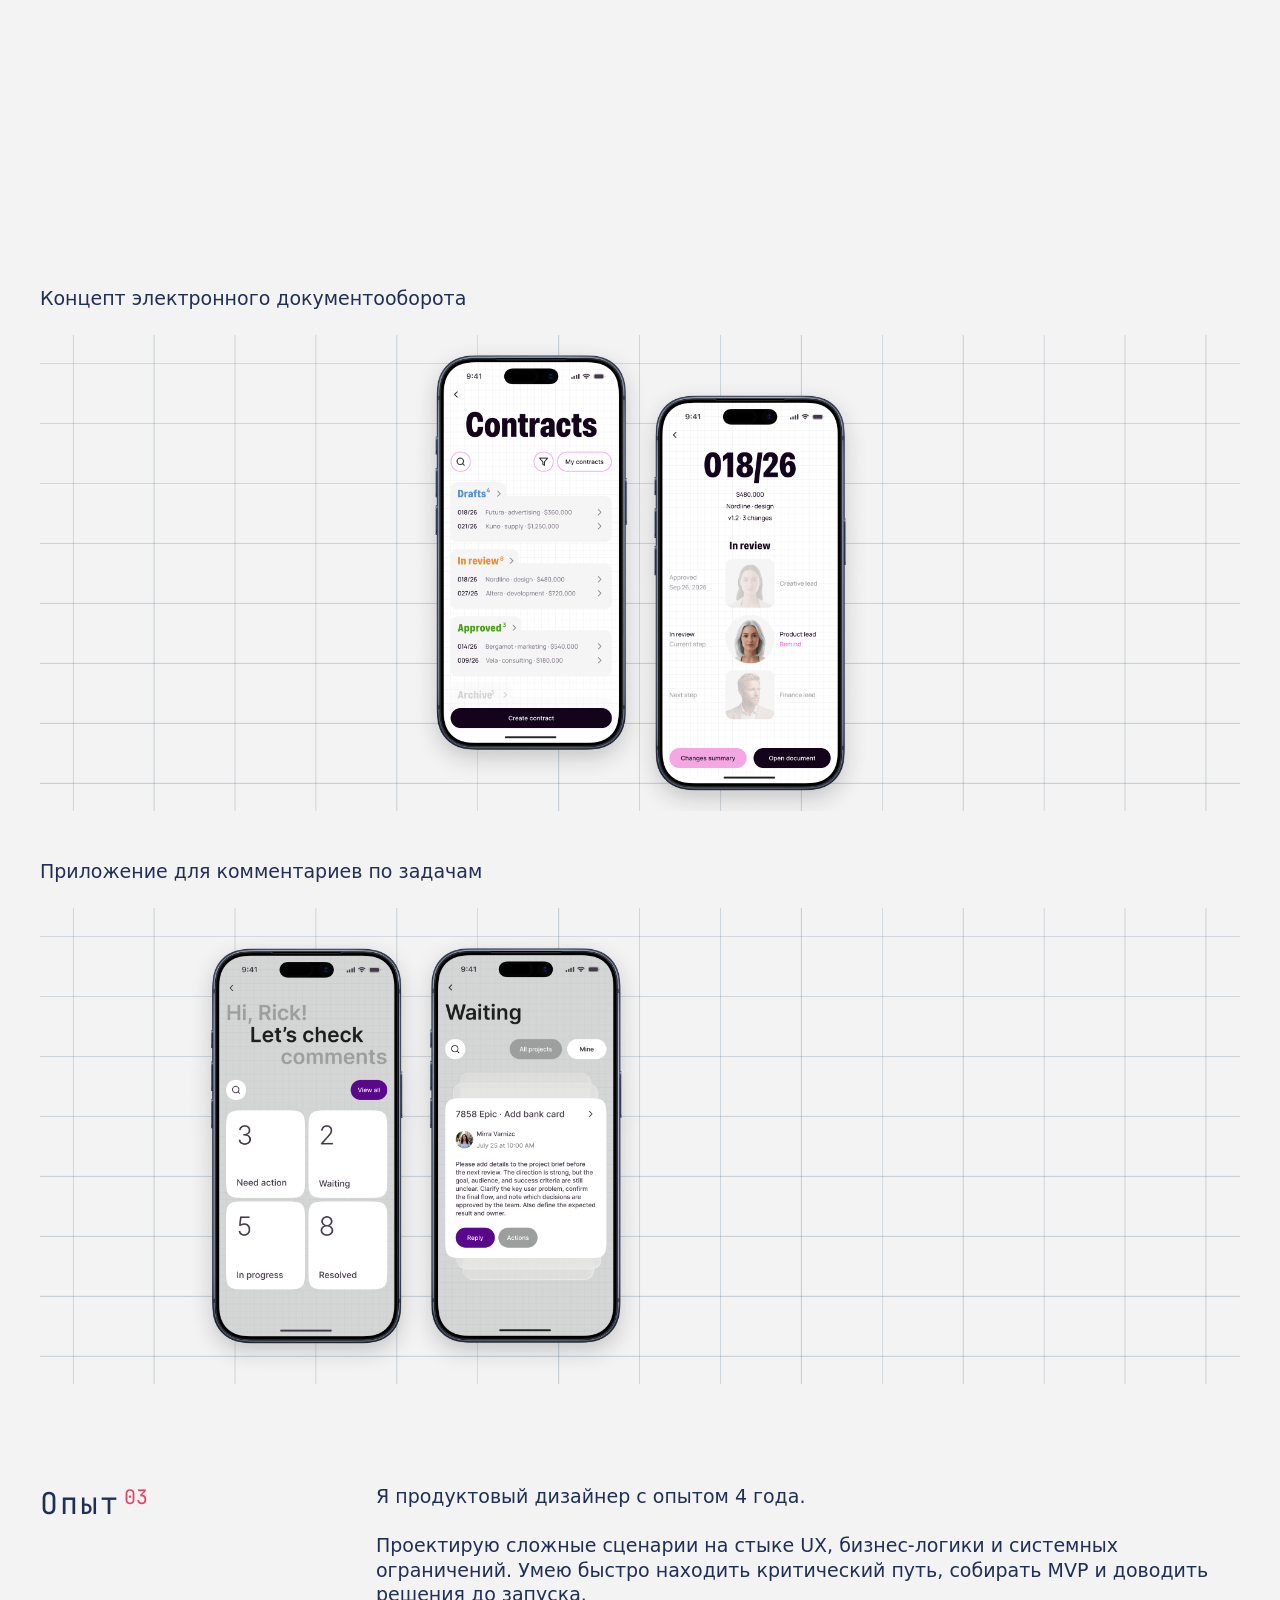
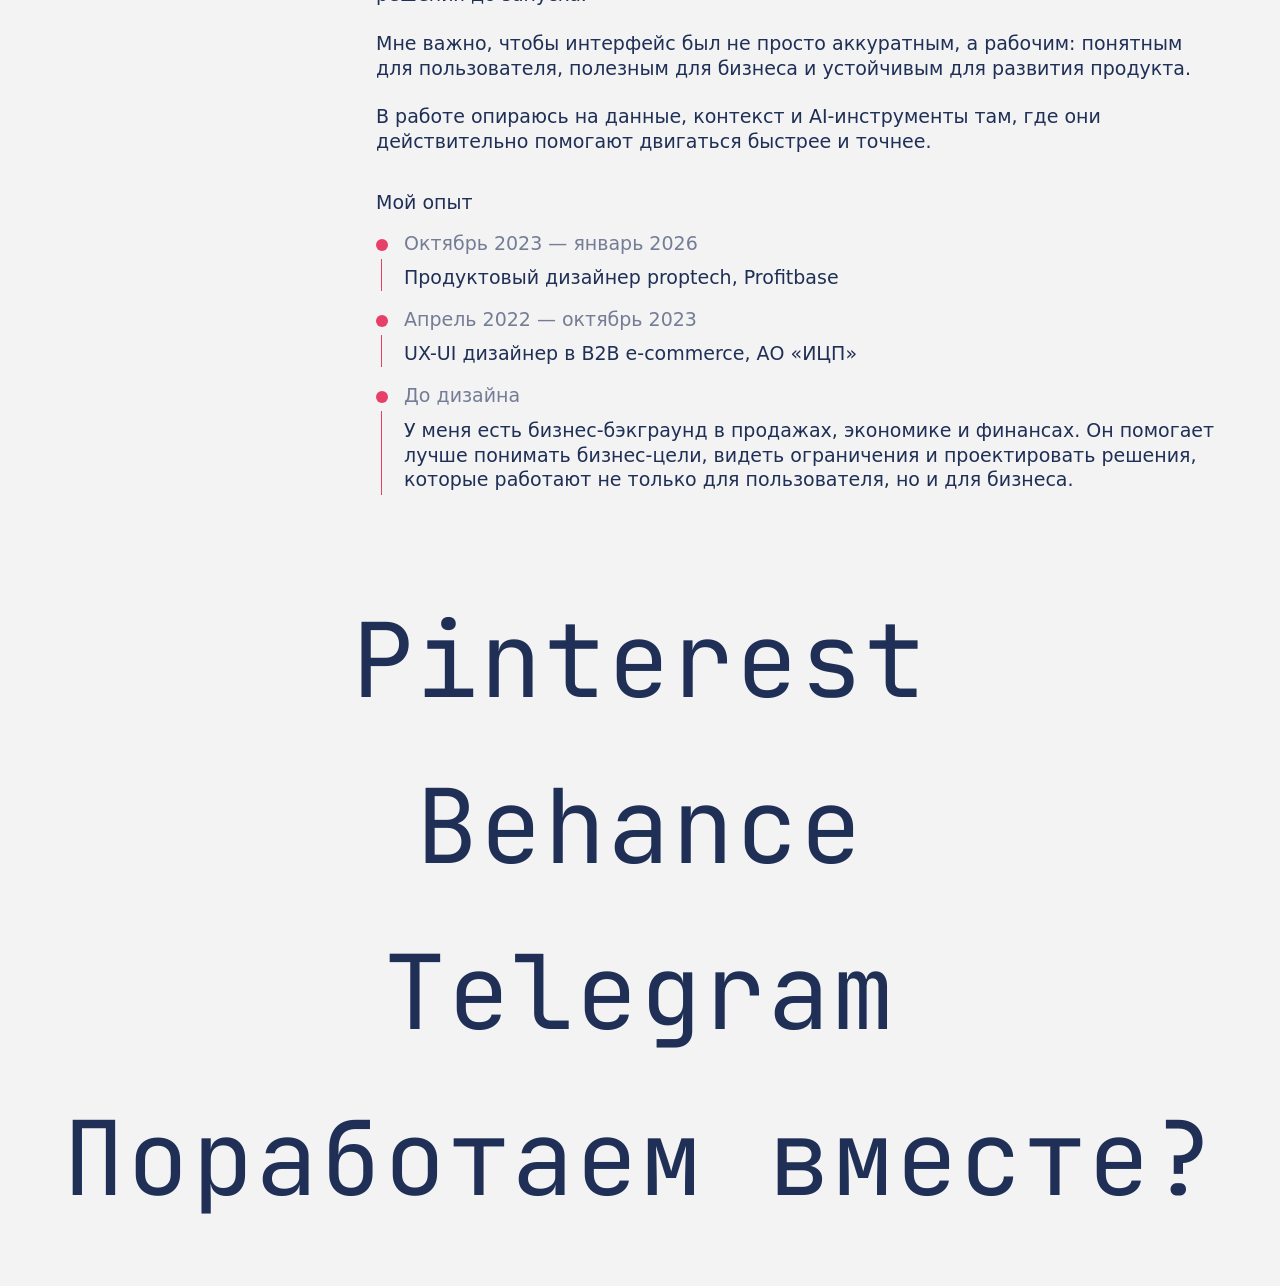
==== commit b21b1373: "Обновить концепты и мобильную версию" ====
--- a/index.html
+++ b/index.html
@@ -255,7 +255,7 @@
               </div>
               <div class="project-card-v3__media">
                 <img
-                  src="./assets/concept-card-residential-v1.png"
+                  src="./assets/concept-card-residential-v3.png?v=20261015-residential-v3"
                   sizes="(max-width: 719px) calc(100vw - 40px), (max-width: 1023px) calc(100vw - 48px), (max-width: 1439px) calc(100vw - 80px), 1320px"
                   alt="Превью концепта подбора квартиры на&nbsp;сайте"
                   width="3960"
@@ -305,7 +305,7 @@
               </div>
               <div class="project-card-v3__media">
                 <img
-                  src="./assets/concept-card-volleyball-v3.png?v=20261015-concepts-v3"
+                  src="./assets/concept-card-volleyball-v4.png?v=20261015-concepts-v4"
                   sizes="(max-width: 719px) calc(100vw - 40px), (max-width: 1023px) calc(100vw - 48px), (max-width: 1439px) calc(100vw - 80px), 1320px"
                   alt="Превью концепта спортивного приложения"
                   width="3960"
@@ -323,13 +323,13 @@
             <a href="https://pin.it/4gAYWKzBb" target="_blank" rel="noreferrer">Pinterest</a>
             <a href="https://www.behance.net/6451c714" target="_blank" rel="noreferrer">Behance</a>
             <a href="https://t.me/LaChaika" target="_blank" rel="noreferrer">Telegram</a>
-            <a href="mailto:larisafildesigner@gmail.com">Поработаем вместе?</a>
+            <span class="contacts-v3__text">Поработаем вместе?</span>
           </address>
         </footer>
       </div>
     </main>
 
-    <script src="./content/site-content.js?v=20261015-concepts-v3"></script>
+    <script src="./content/site-content.js?v=20261015-task-comments-v1"></script>
     <script src="./script.js?v=20261015-document-flow"></script>
   </body>
 </html>
--- a/styles.css
+++ b/styles.css
@@ -4552,6 +4552,32 @@
 }
 
 @media (max-width: 720px) {
+  .page--portfolio-home-v3 .portfolio-main-v3,
+  .page--portfolio-home-v3 .portfolio-header-v3,
+  .page--portfolio-home-v3 .portfolio-content-v3,
+  .page--portfolio-home-v3 .portfolio-hero-v3,
+  .page--portfolio-home-v3 .portfolio-word-map,
+  .page--portfolio-home-v3 .works-v3,
+  .page--portfolio-home-v3 .works-v3__grid,
+  .page--portfolio-home-v3 .concepts-v3,
+  .page--portfolio-home-v3 .concepts-v3__grid,
+  .page--portfolio-home-v3 .project-card-v3 {
+    min-width: 0;
+    width: 100%;
+    max-width: 100%;
+  }
+
+  .page--portfolio-home-v3 .portfolio-content-v3 {
+    grid-template-columns: minmax(0, 1fr);
+  }
+
+  .page--portfolio-home-v3 .works-v3,
+  .page--portfolio-home-v3 .works-v3__grid,
+  .page--portfolio-home-v3 .concepts-v3,
+  .page--portfolio-home-v3 .concepts-v3__grid {
+    width: 100%;
+  }
+
   .page--portfolio-home-v3 .portfolio-hero-v3,
   .page--portfolio-home-v3 .portfolio-word-map {
     min-height: 620px;
@@ -4640,6 +4666,12 @@
   .page--portfolio-home-v3 .contacts-v3__links a,
   .page--portfolio-home-v3 .contacts-v3__copy,
   .page--portfolio-home-v3 .contacts-v3__text {
+    display: block;
+    width: 100%;
+    max-width: 100%;
+    min-width: 0;
     font-size: clamp(32px, 11vw, 64px);
-  }
-}
+    overflow-wrap: normal;
+    word-break: keep-all;
+  }
+}
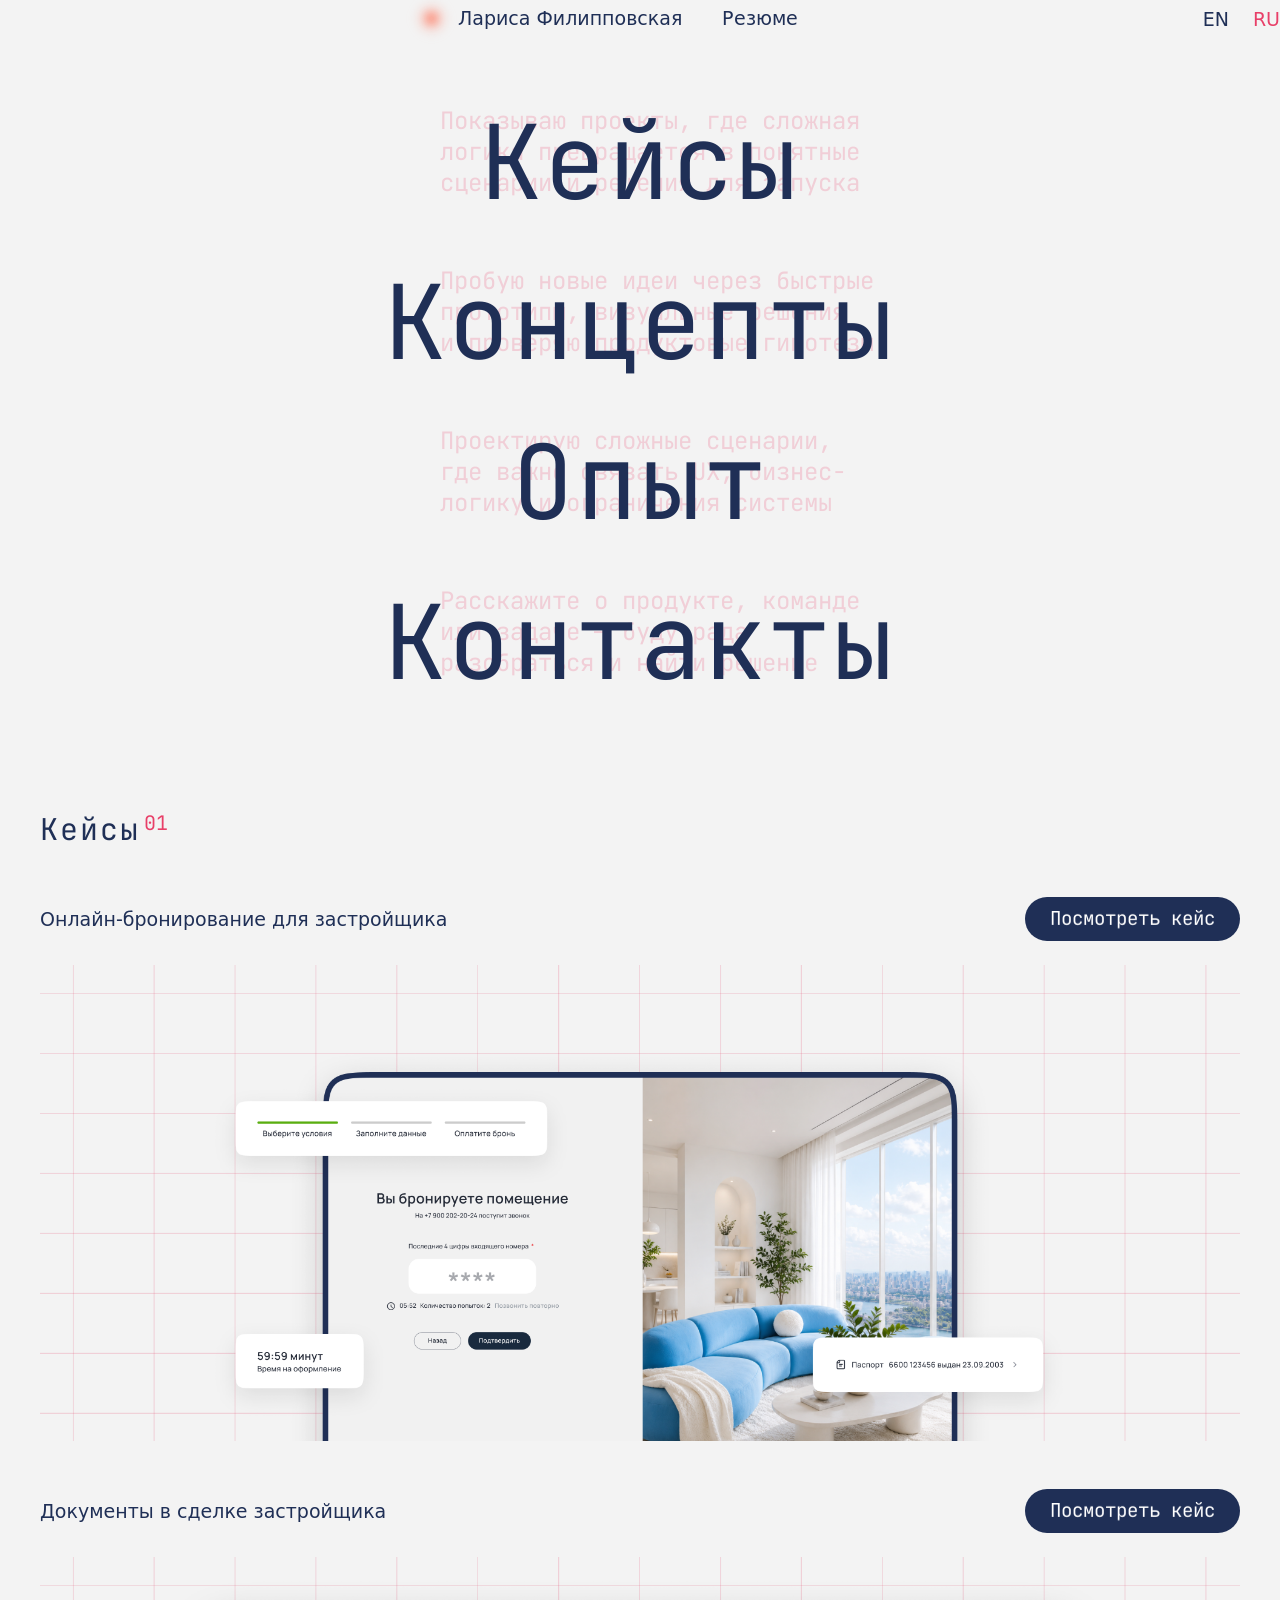
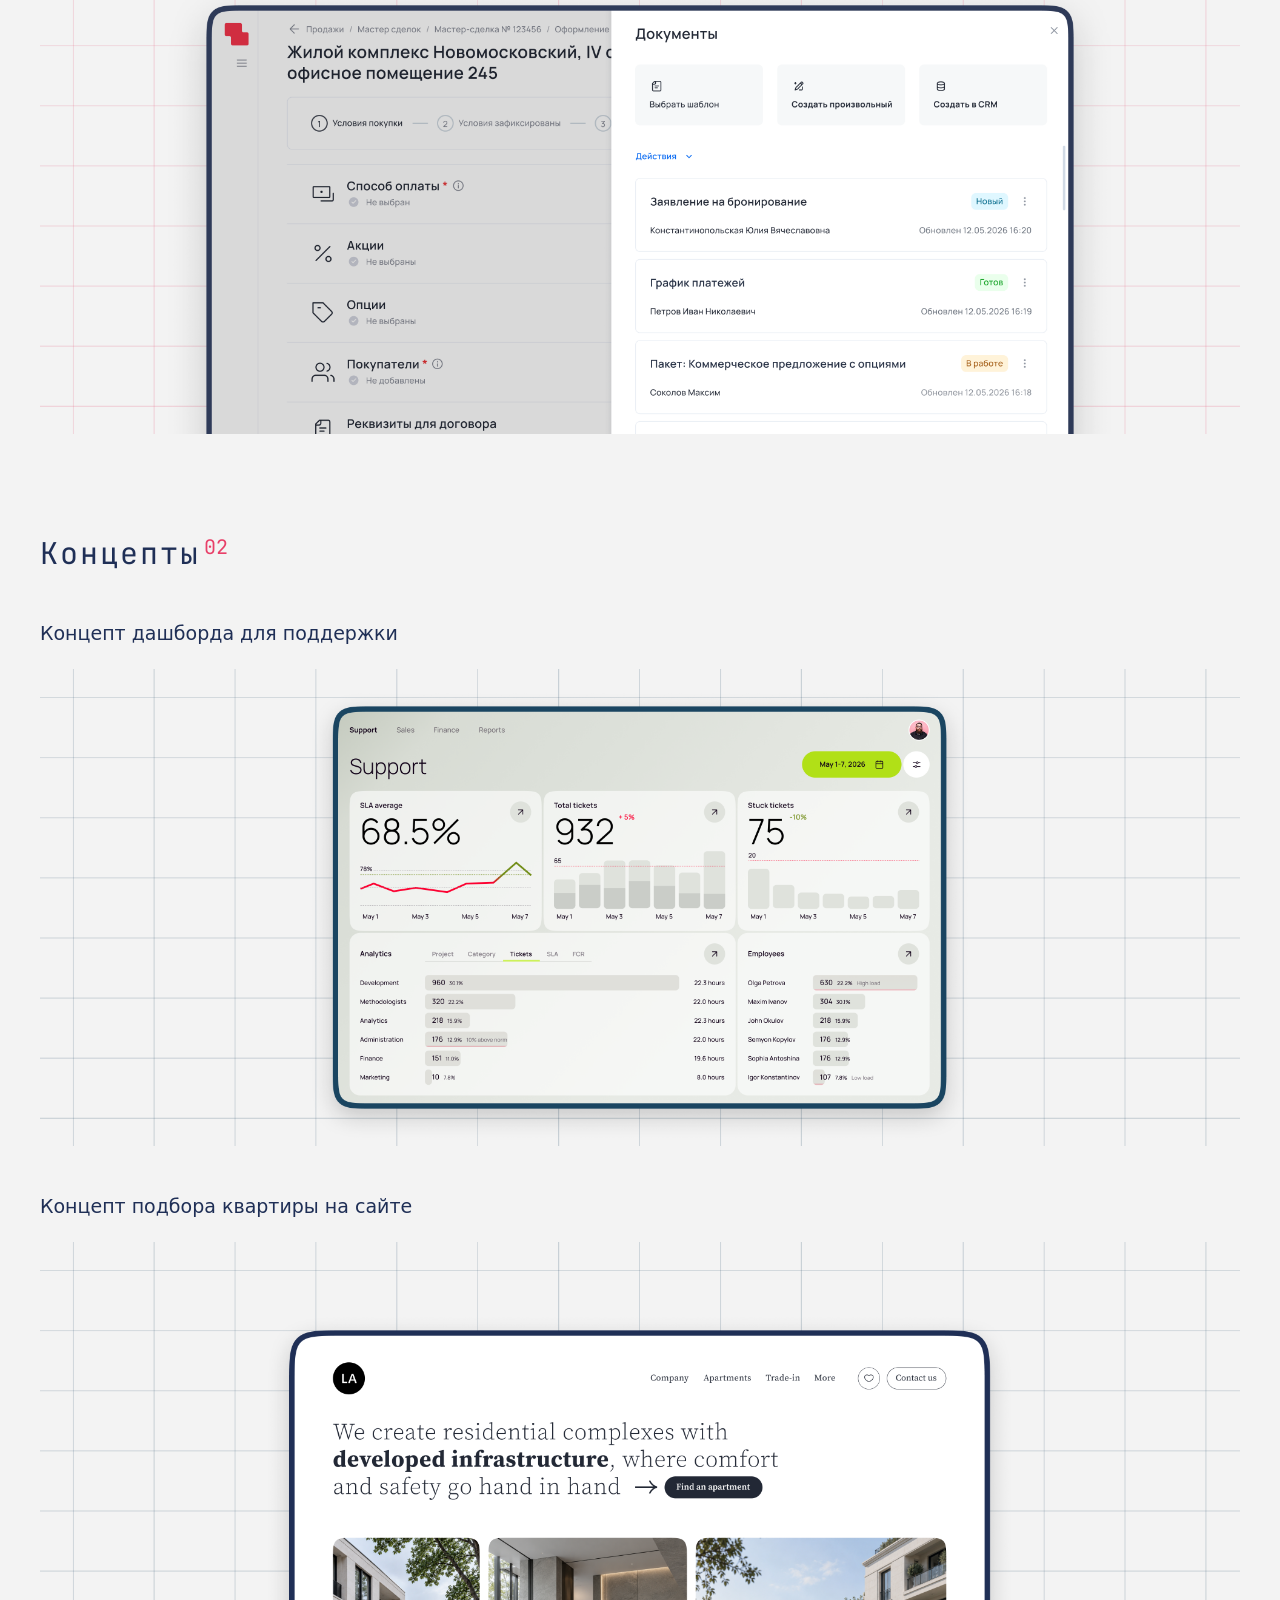
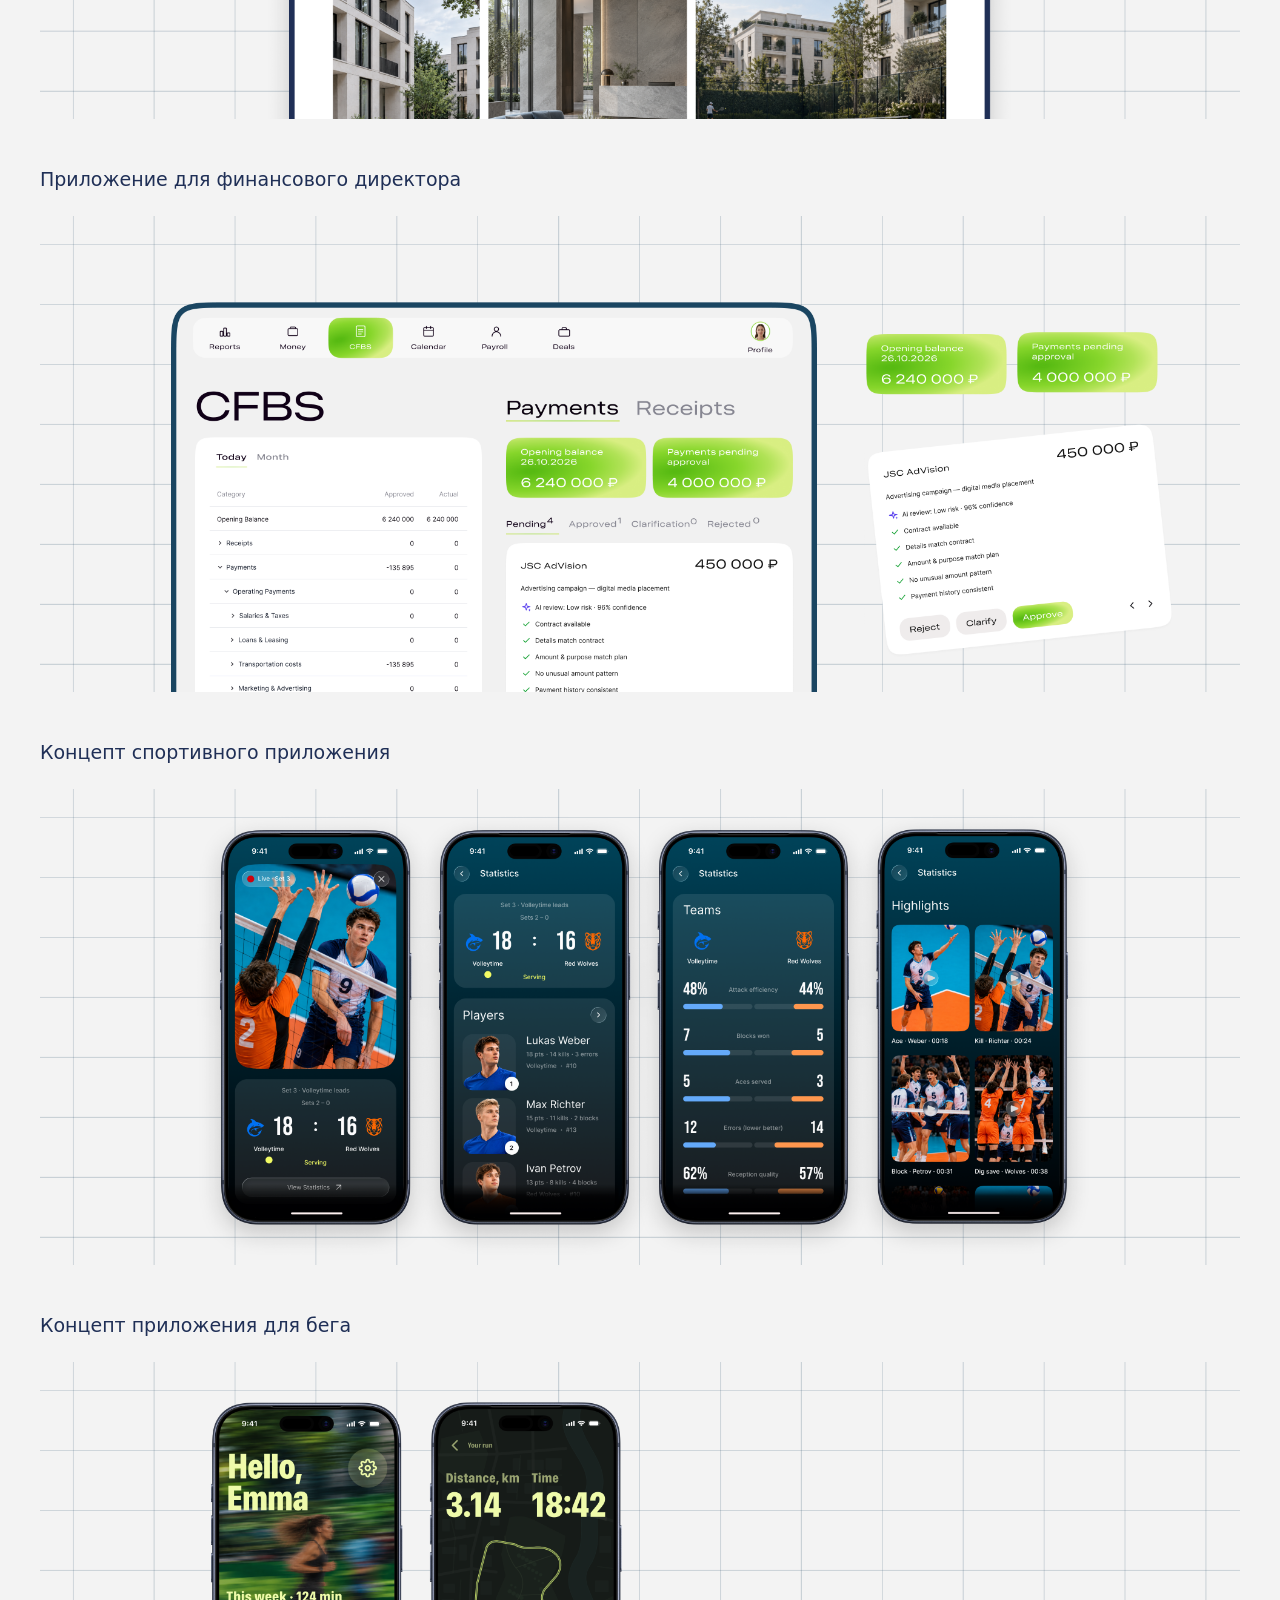
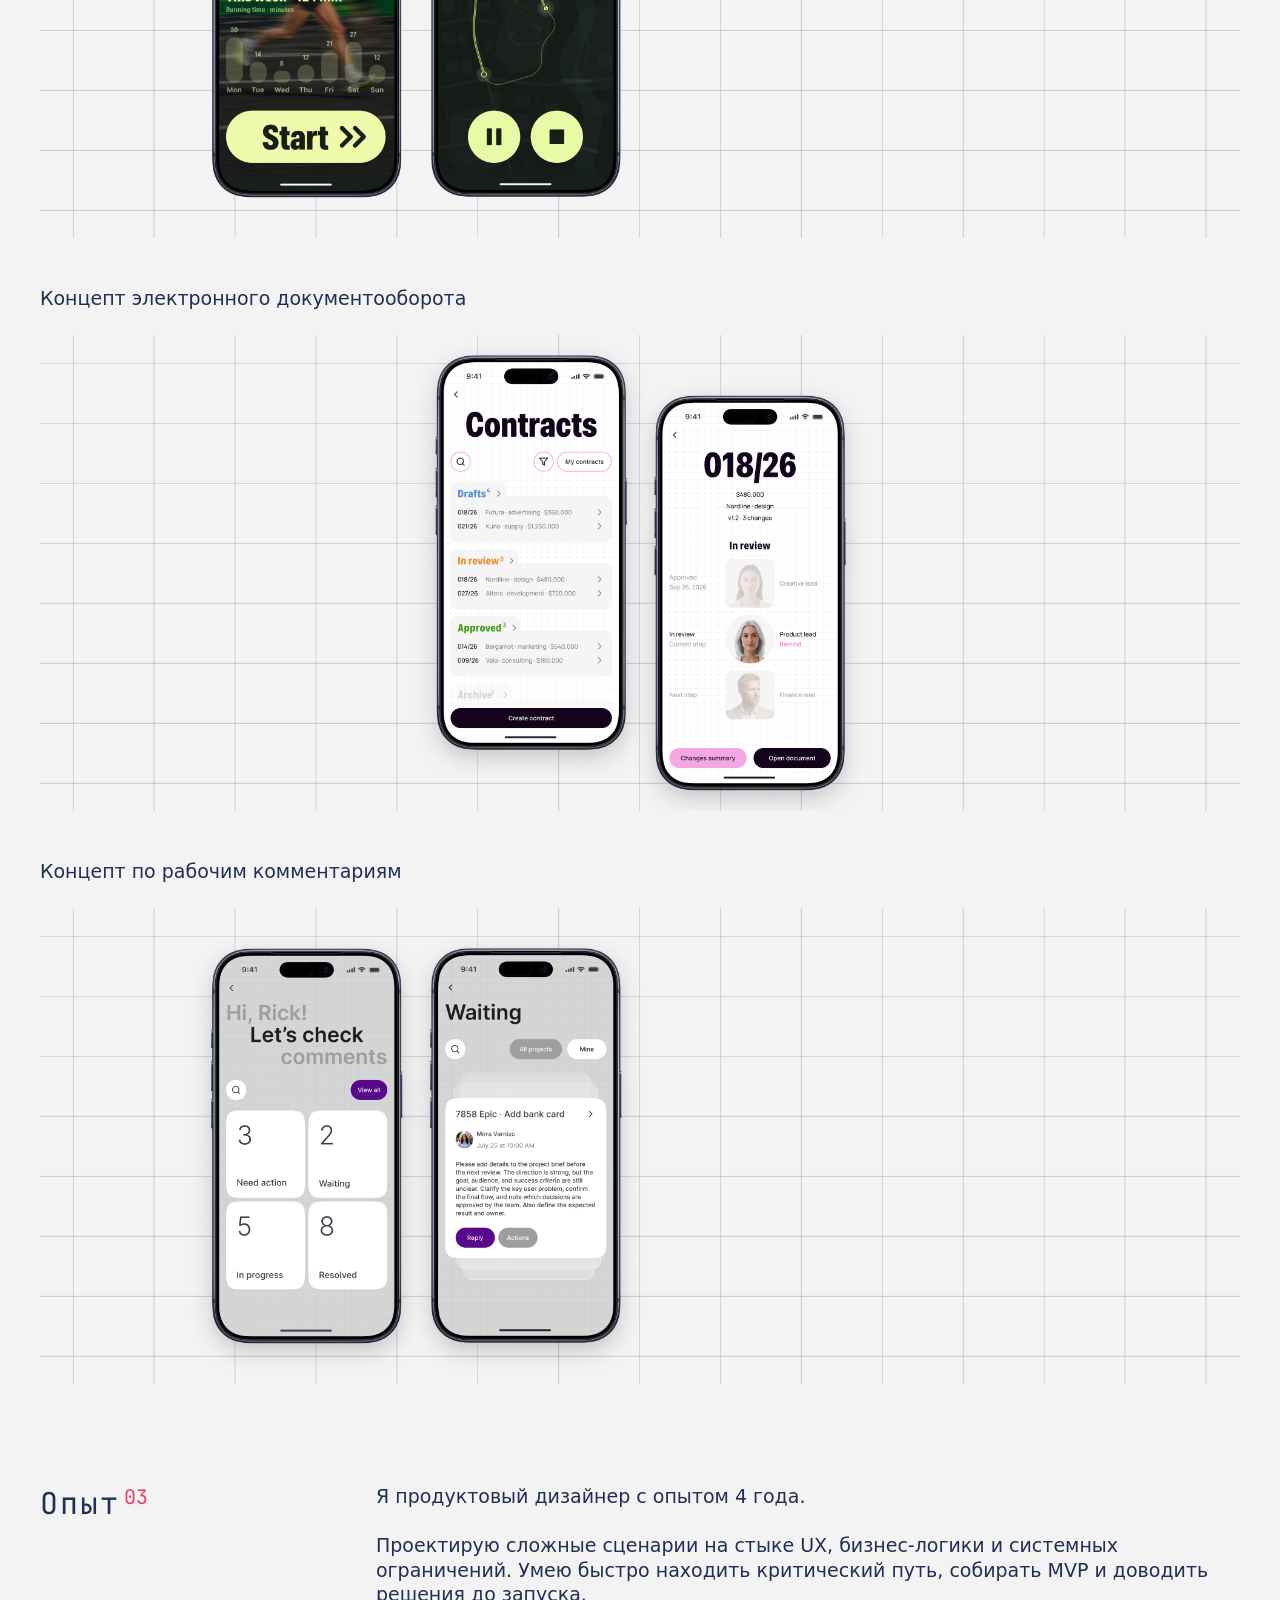
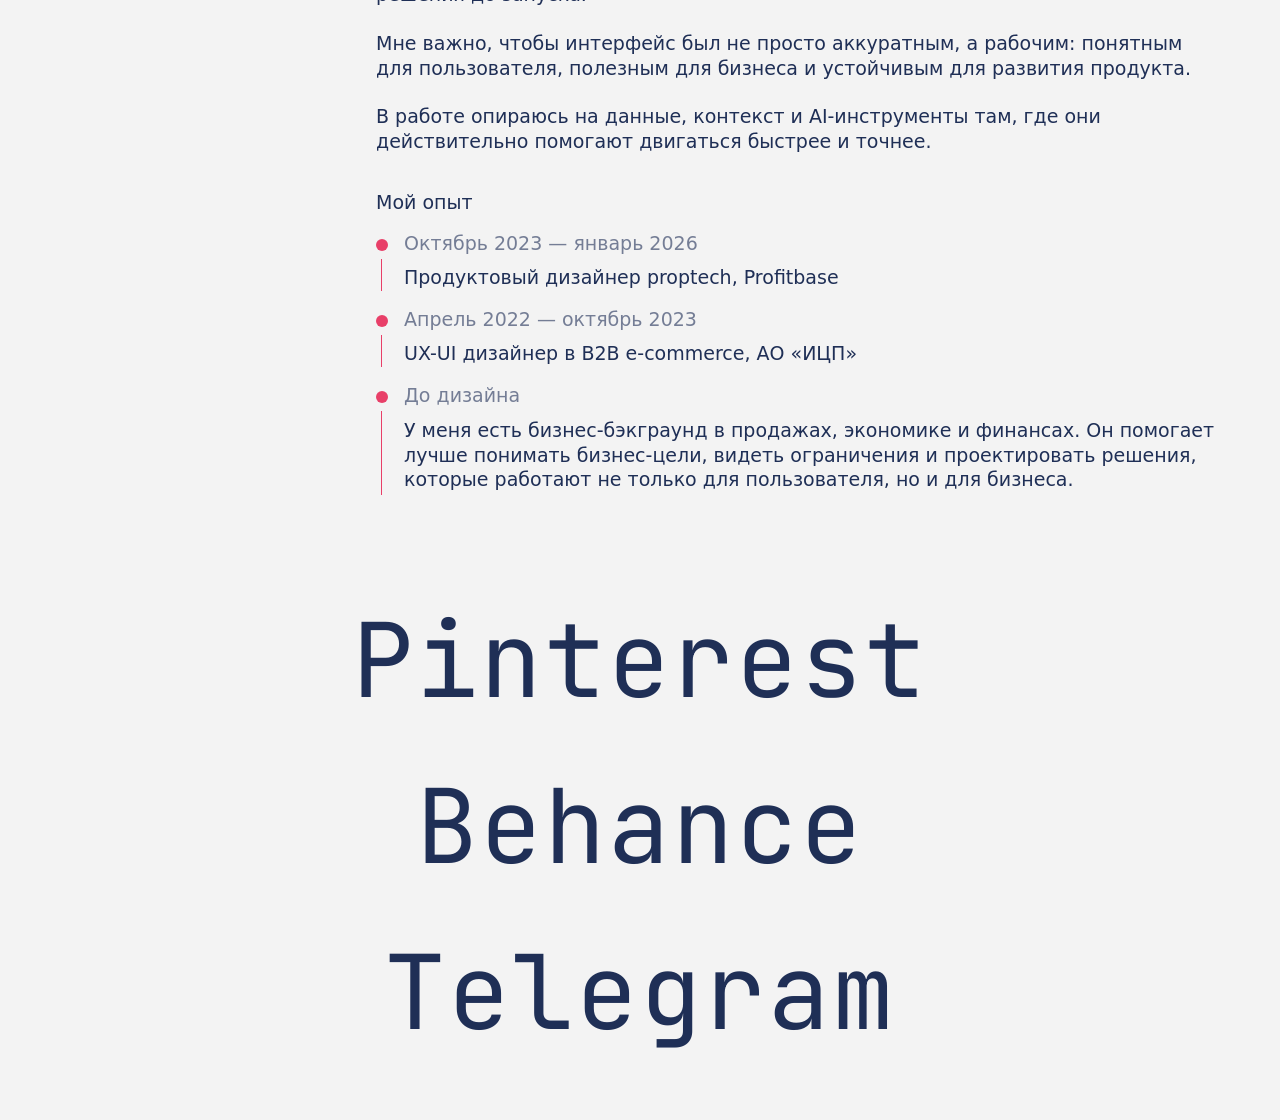
==== commit bc410d46: "Обновить английскую версию и оформление главной страницы" ====
--- a/index.html
+++ b/index.html
@@ -16,7 +16,7 @@
     <link rel="preload" as="style" href="https://fonts.googleapis.com/css2?family=JetBrains+Mono:wght@400&display=swap" onload="this.onload=null;this.rel='stylesheet'">
     <noscript><link rel="stylesheet" href="https://fonts.googleapis.com/css2?family=JetBrains+Mono:wght@400&display=swap"></noscript>
     <link rel="stylesheet" href="./components/button.css">
-    <link rel="stylesheet" href="./styles.css">
+    <link rel="stylesheet" href="./styles.css?v=20261016-wordmap-v18">
     <!-- Yandex.Metrika counter -->
     <script type="text/javascript">
       (function(m,e,t,r,i,k,a){
@@ -43,11 +43,17 @@
             <span data-content="site.cvLabel">Резюме</span>
           </a>
         </div>
-        <nav class="portfolio-header-v3__nav" aria-label="Основная навигация" data-content-nav>
-          <a href="#works">Кейсы</a>
-          <a href="#about">Обо&nbsp;мне</a>
-          <a href="#contact">Контакты</a>
-        </nav>
+        <div class="portfolio-header-v3__right">
+          <nav class="portfolio-header-v3__nav" aria-label="Основная навигация" data-content-nav>
+            <a href="#works">Кейсы</a>
+            <a href="#about">Обо&nbsp;мне</a>
+            <a href="#contact">Контакты</a>
+          </nav>
+          <div class="portfolio-language-switcher" aria-label="Язык сайта">
+            <a href="?lang=en" data-locale-switch="en">EN</a>
+            <a href="?lang=ru" data-locale-switch="ru">RU</a>
+          </div>
+        </div>
       </header>
 
       <template id="portfolio-nav-item-template">
@@ -99,7 +105,7 @@
 
       <section class="portfolio-main-v3" aria-labelledby="hero-title">
         <div class="portfolio-hero-v3">
-          <h1 class="portfolio-hero-v3__title" id="hero-title">
+          <h1 class="portfolio-hero-v3__title" id="hero-title" data-content="hero.title">
             Лариса Филипповская — продуктовый дизайнер
           </h1>
           <nav class="portfolio-word-map" aria-label="Быстрые разделы портфолио">
@@ -323,13 +329,12 @@
             <a href="https://pin.it/4gAYWKzBb" target="_blank" rel="noreferrer">Pinterest</a>
             <a href="https://www.behance.net/6451c714" target="_blank" rel="noreferrer">Behance</a>
             <a href="https://t.me/LaChaika" target="_blank" rel="noreferrer">Telegram</a>
-            <span class="contacts-v3__text">Поработаем вместе?</span>
           </address>
         </footer>
       </div>
     </main>
 
-    <script src="./content/site-content.js?v=20261015-task-comments-v1"></script>
+    <script src="./content/site-content.js?v=20261016-en-v7"></script>
     <script src="./script.js?v=20261015-document-flow"></script>
   </body>
 </html>
--- a/styles.css
+++ b/styles.css
@@ -1558,6 +1558,7 @@
   gap: 24px;
   min-height: 40px;
   padding: 0 var(--v3-page-inline);
+  position: relative;
 }
 
 .page--portfolio-home-v3 .portfolio-header-v3__identity {
@@ -1629,6 +1630,38 @@
   display: flex;
   align-items: center;
   gap: 40px;
+}
+
+.page--portfolio-home-v3 .portfolio-header-v3__right {
+  display: flex;
+  align-items: center;
+  gap: 40px;
+  min-width: 0;
+}
+
+.page--portfolio-home-v3 .portfolio-language-switcher {
+  display: flex;
+  align-items: center;
+  gap: 24px;
+  position: absolute;
+  right: 0;
+  top: 50%;
+  transform: translateY(-50%);
+  font-family: Inter, "Segoe UI", system-ui, -apple-system, BlinkMacSystemFont, sans-serif;
+  font-size: var(--v3-body-size);
+  line-height: 1.3;
+}
+
+.page--portfolio-home-v3 .portfolio-language-switcher a {
+  color: var(--v3-text-primary);
+  text-decoration: none;
+  transition: color 180ms ease;
+}
+
+.page--portfolio-home-v3 .portfolio-language-switcher a:hover,
+.page--portfolio-home-v3 .portfolio-language-switcher a:focus-visible,
+.page--portfolio-home-v3 .portfolio-language-switcher a[aria-current="true"] {
+  color: var(--v3-accent);
 }
 
 .page--portfolio-home-v3 .portfolio-header-v3__nav a,
@@ -2221,6 +2254,17 @@
   color: var(--v3-accent);
 }
 
+.page--portfolio-home-v3 .contacts-v3__links a[href*="t.me"],
+.page--portfolio-home-v3 .contacts-v3__links a[href*="t.me"]:hover,
+.page--portfolio-home-v3 .contacts-v3__links a[href*="t.me"]:focus-visible,
+.page--portfolio-home-v3 .contacts-v3__links a[href*="t.me"]:active {
+  color: var(--v3-text-primary) !important;
+}
+
+.page--portfolio-home-v3 .contacts-v3__links a[href*="t.me"] .portfolio-header-v3__nav-letter-face {
+  color: var(--v3-text-primary) !important;
+}
+
 .page--portfolio-home-v3 .portfolio-header-v3__brand,
 .page--portfolio-home-v3 .portfolio-header-v3__cv,
 .page--portfolio-home-v3 .portfolio-header-v3__nav a,
@@ -2578,6 +2622,10 @@
     flex-direction: row;
     align-items: center;
     gap: 0;
+  }
+
+  .page--portfolio-home-v3 .portfolio-header-v3__right {
+    gap: 20px;
   }
 
   .page--portfolio-home-v3 .portfolio-header-v3__identity {
@@ -2880,9 +2928,11 @@
 }
 
 .page--portfolio-home-v3 .portfolio-word-map__item {
-  position: relative;
+  position: absolute;
+  left: 50%;
+  top: 0;
   display: inline-flex;
-  margin-left: var(--word-map-item-left);
+  margin-left: 0;
   pointer-events: auto;
   color: inherit;
   -webkit-text-fill-color: currentColor;
@@ -2893,6 +2943,7 @@
   letter-spacing: 0.02em;
   text-decoration: none;
   white-space: nowrap;
+  transform: translateX(-50%);
   text-underline-offset: 0.12em;
   transition:
     color 180ms ease,
@@ -2963,6 +3014,13 @@
 .page--portfolio-home-v3 .portfolio-word-map__note span {
   display: block;
   width: 100%;
+}
+
+/* Keep the supporting copy on the same central axis as the large word labels. */
+.page--portfolio-home-v3 .portfolio-word-map__note {
+  left: 50%;
+  top: calc(clamp(88.4px, 10.4728vw, 150.8px) - 77px);
+  transform: translate(calc(-50% + 40px), -50%);
 }
 
 .page--portfolio-home-v3 .portfolio-word-map__group:focus-within .portfolio-word-map__note,
